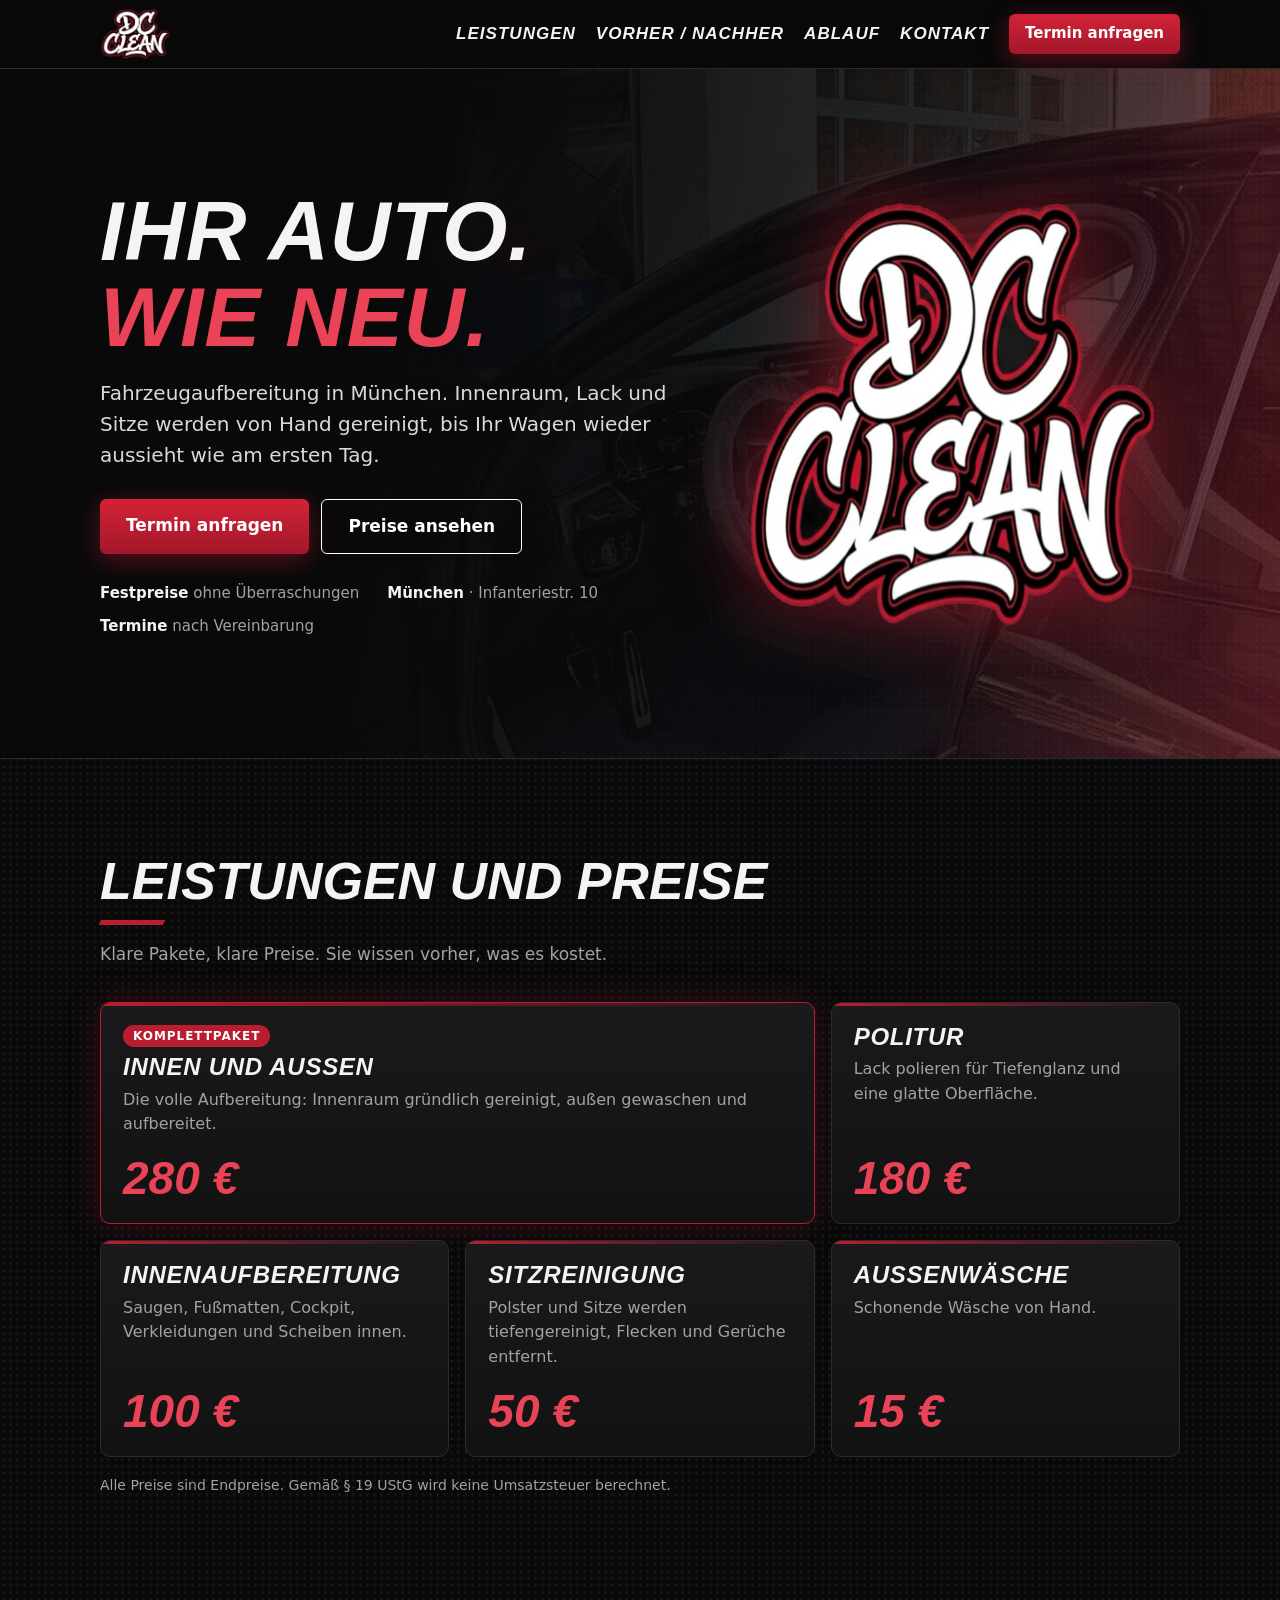
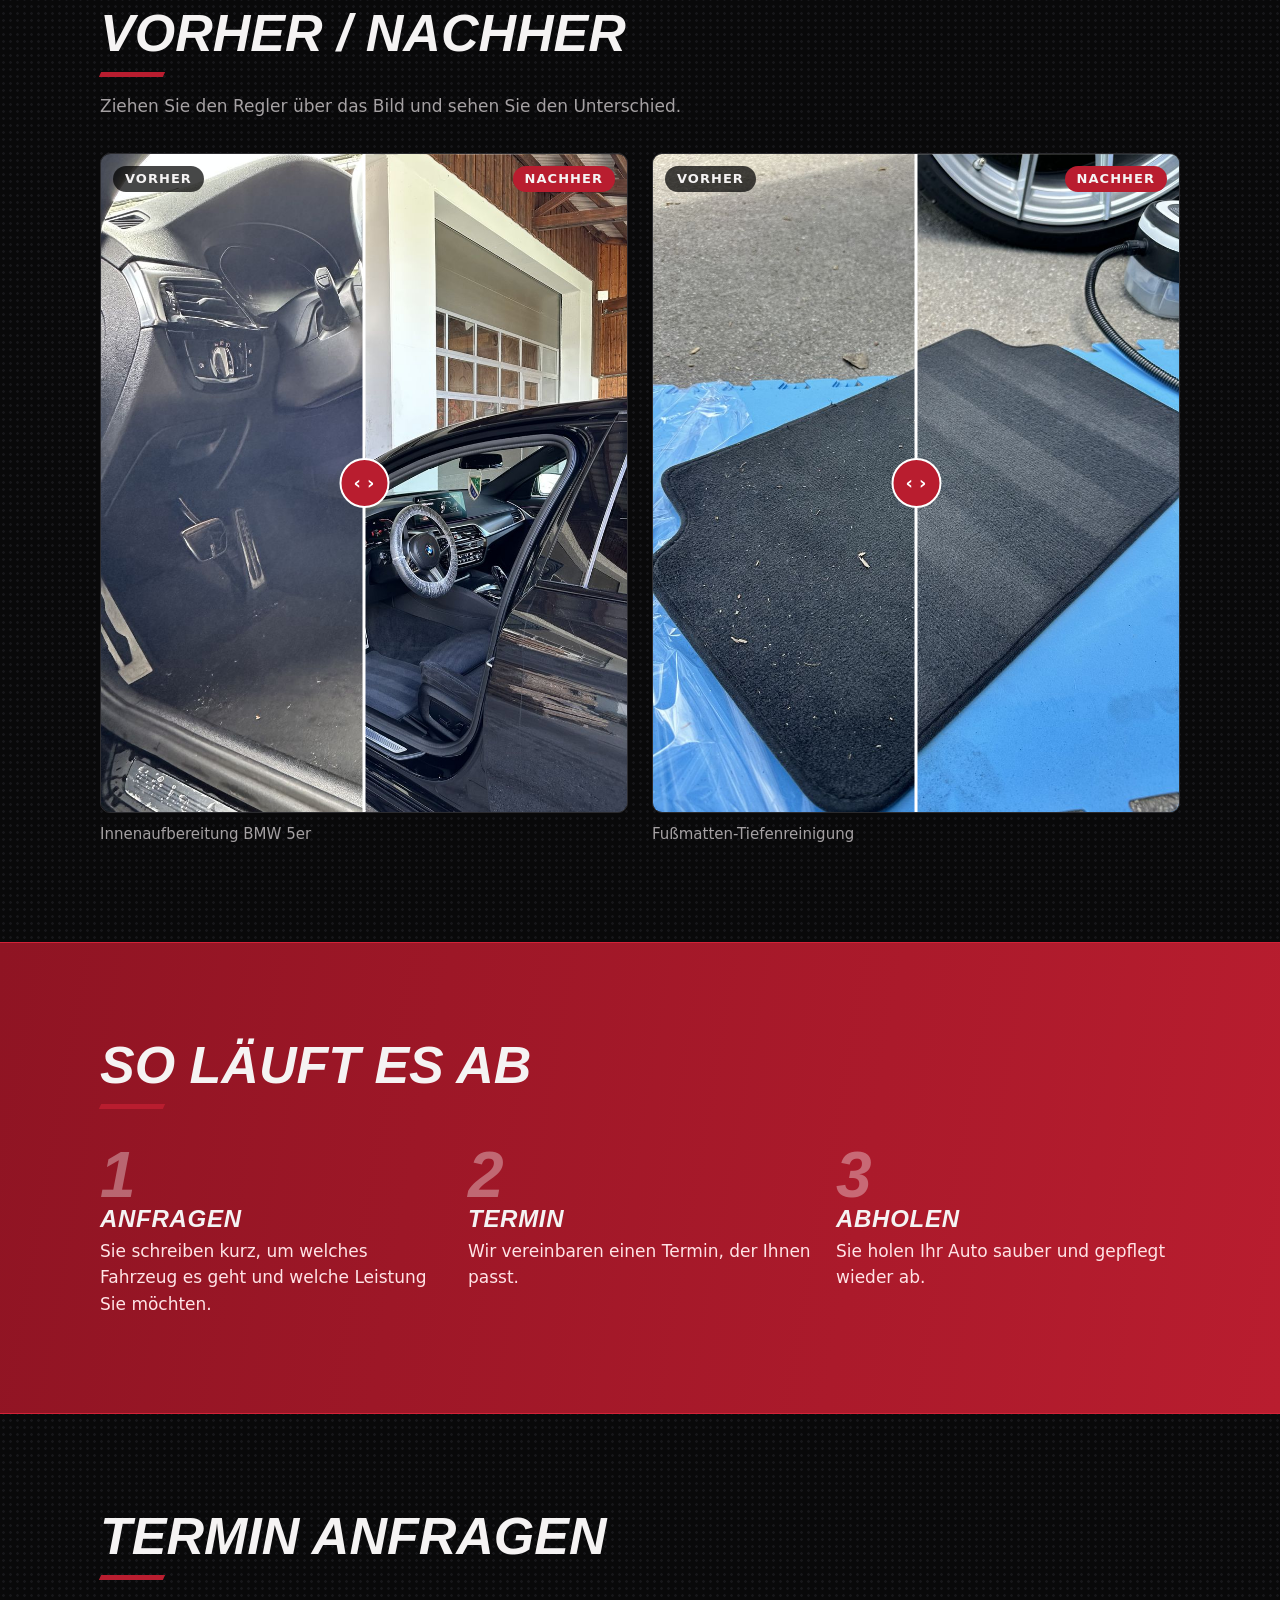
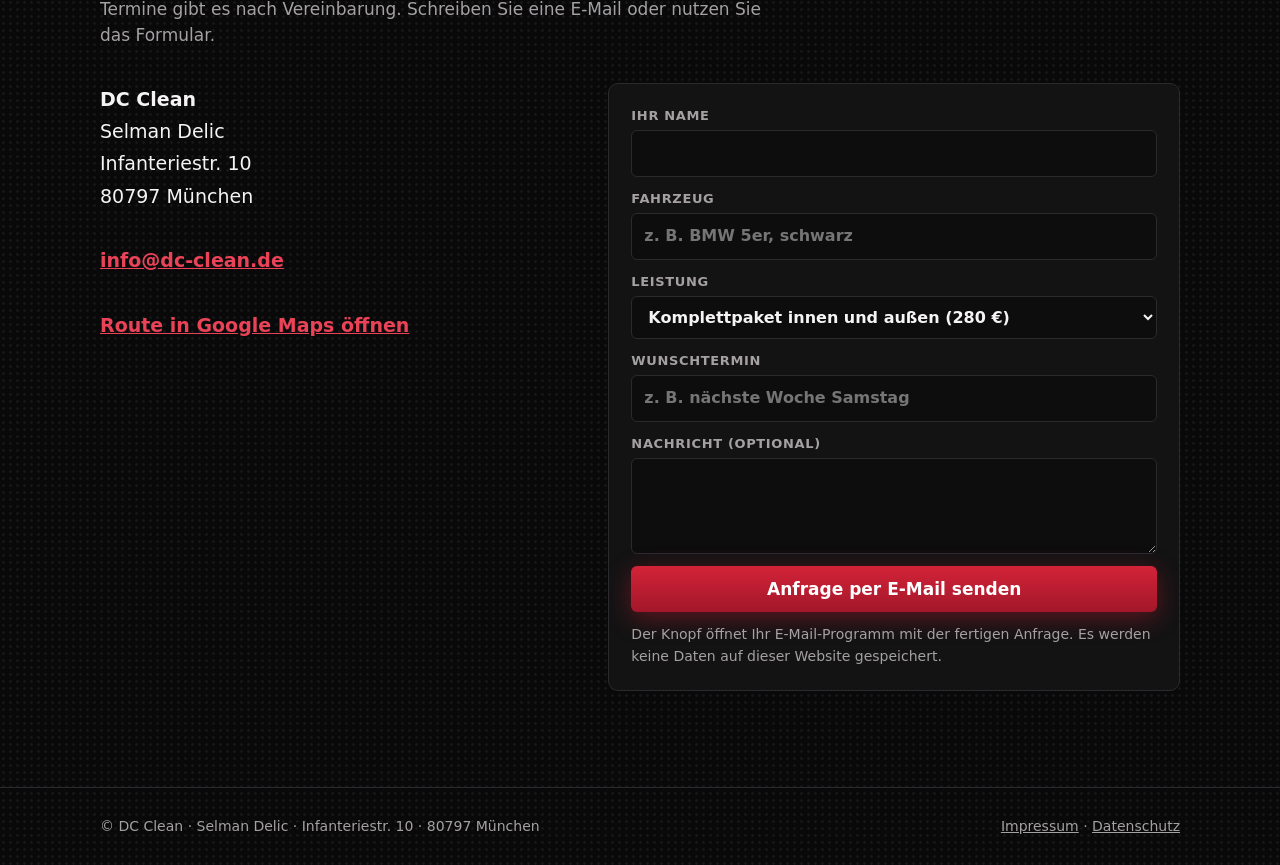
==== index.html @ 5fef2a3c "Add files via upload" ====
<!DOCTYPE html>
<html lang="de">
<head>
<meta charset="utf-8">
<meta name="viewport" content="width=device-width,initial-scale=1">
<title>DC Clean | Fahrzeugaufbereitung in München</title>
<meta name="description" content="DC Clean in München: Innenreinigung, Politur, Komplettaufbereitung innen und außen. Faire Festpreise, Termine nach Vereinbarung.">
<link rel="canonical" href="https://dc-clean.de/">
<link rel="icon" type="image/png" href="img/icon.png">
<link rel="apple-touch-icon" href="img/icon.png">
<meta property="og:title" content="DC Clean | Fahrzeugaufbereitung in München">
<meta property="og:description" content="Innenreinigung, Politur und Komplettaufbereitung zu fairen Festpreisen.">
<meta property="og:image" content="https://dc-clean.de/img/innen-nachher.jpg">
<meta property="og:url" content="https://dc-clean.de/">
<meta property="og:type" content="website">
<meta name="theme-color" content="#09090a">
<link rel="stylesheet" href="style.css">
<script type="application/ld+json">
{"@context":"https://schema.org","@type":"LocalBusiness","name":"DC Clean","description":"Fahrzeugaufbereitung in München","url":"https://dc-clean.de/","email":"info@dc-clean.de","image":"https://dc-clean.de/img/innen-nachher.jpg","priceRange":"15–280 €",
"address":{"@type":"PostalAddress","streetAddress":"Infanteriestr. 10","postalCode":"80797","addressLocality":"München","addressCountry":"DE"}}
</script>
</head>
<body>
<header class="nav"><div class="wrap">
  <a href="#top" aria-label="DC Clean Startseite"><img src="img/logo.png" alt="DC Clean" width="613" height="446"></a>
  <nav><a href="#leistungen">Leistungen</a><a href="#ergebnisse">Vorher / Nachher</a><a href="#ablauf">Ablauf</a><a href="#kontakt">Kontakt</a><a class="btn" href="#kontakt">Termin anfragen</a></nav>
</div></header>

<main id="top">
<div class="hero"><div class="wrap">
  <div>
    <h1>Ihr Auto.<br><em>Wie neu.</em></h1>
    <p>Fahrzeugaufbereitung in München. Innenraum, Lack und Sitze werden von Hand gereinigt, bis Ihr Wagen wieder aussieht wie am ersten Tag.</p>
    <div class="cta"><a class="btn" href="#kontakt">Termin anfragen</a><a class="btn ghost" href="#leistungen">Preise ansehen</a></div>
    <div class="facts"><span><b>Festpreise</b> ohne Überraschungen</span><span><b>München</b> · Infanteriestr. 10</span><span><b>Termine</b> nach Vereinbarung</span></div>
  </div>
  <img class="logo" src="img/logo.png" alt="" width="613" height="446">
</div></div>

<section id="leistungen"><div class="wrap">
  <h2>Leistungen und Preise</h2>
  <p class="lead">Klare Pakete, klare Preise. Sie wissen vorher, was es kostet.</p>
  <div class="prices">
    <div class="card top"><span class="tag">Komplettpaket</span><h3>Innen und Außen</h3><p>Die volle Aufbereitung: Innenraum gründlich gereinigt, außen gewaschen und aufbereitet.</p><div class="price">280 €</div></div>
    <div class="card"><h3>Politur</h3><p>Lack polieren für Tiefenglanz und eine glatte Oberfläche.</p><div class="price">180 €</div></div>
    <div class="card"><h3>Innenaufbereitung</h3><p>Saugen, Fußmatten, Cockpit, Verkleidungen und Scheiben innen.</p><div class="price">100 €</div></div>
    <div class="card"><h3>Sitzreinigung</h3><p>Polster und Sitze werden tiefengereinigt, Flecken und Gerüche entfernt.</p><div class="price">50 €</div></div>
    <div class="card"><h3>Außenwäsche</h3><p>Schonende Wäsche von Hand.</p><div class="price">15 €</div></div>
  </div>
  <p class="small" style="margin-top:18px">Alle Preise sind Endpreise. Gemäß § 19 UStG wird keine Umsatzsteuer berechnet.</p>
</div></section>

<section id="ergebnisse" style="padding-top:0"><div class="wrap">
  <h2>Vorher / Nachher</h2>
  <p class="lead">Ziehen Sie den Regler über das Bild und sehen Sie den Unterschied.</p>
  <div class="ba">
    <figure><div class="cmp"><img src="img/innen-vorher.jpg" alt="Fahrerfußraum vor der Reinigung mit Schmutz auf dem Teppich" loading="lazy" width="1000" height="1250"><img class="after" src="img/innen-nachher.jpg" alt="Innenraum nach der Aufbereitung, sauber und gepflegt" loading="lazy" width="1000" height="1250"><div class="bar"></div><span class="l">Vorher</span><span class="r">Nachher</span><input type="range" min="0" max="100" value="50" aria-label="Vergleich Innenraum vorher und nachher"></div><figcaption>Innenaufbereitung BMW 5er</figcaption></figure>
    <figure><div class="cmp"><img src="img/matte-vorher.jpg" alt="Fußmatte vor der Reinigung mit Schmutz und Krümeln" loading="lazy" width="1000" height="1250"><img class="after" src="img/matte-nachher.jpg" alt="Fußmatte nach der Reinigung mit sauberen Bahnen" loading="lazy" width="1000" height="1250"><div class="bar"></div><span class="l">Vorher</span><span class="r">Nachher</span><input type="range" min="0" max="100" value="50" aria-label="Vergleich Fußmatte vorher und nachher"></div><figcaption>Fußmatten-Tiefenreinigung</figcaption></figure>
  </div>
</div></section>

<section id="ablauf" class="band"><div class="wrap">
  <h2 style="margin-bottom:34px">So läuft es ab</h2>
  <div class="steps">
    <div><h3>Anfragen</h3><p>Sie schreiben kurz, um welches Fahrzeug es geht und welche Leistung Sie möchten.</p></div>
    <div><h3>Termin</h3><p>Wir vereinbaren einen Termin, der Ihnen passt.</p></div>
    <div><h3>Abholen</h3><p>Sie holen Ihr Auto sauber und gepflegt wieder ab.</p></div>
  </div>
</div></section>

<section id="kontakt"><div class="wrap">
  <h2>Termin anfragen</h2>
  <p class="lead">Termine gibt es nach Vereinbarung. Schreiben Sie eine E-Mail oder nutzen Sie das Formular.</p>
  <div class="contact">
    <address>
      <b>DC Clean</b><br>Selman Delic<br>Infanteriestr. 10<br>80797 München<br><br>
      <a href="mailto:info@dc-clean.de">info@dc-clean.de</a><br><br>
      <a href="https://www.google.com/maps/search/?api=1&query=Infanteriestr.+10+80797+M%C3%BCnchen" target="_blank" rel="noopener">Route in Google Maps öffnen</a>
    </address>
    <form id="anfrage">
      <label for="a-name">Ihr Name<input id="a-name" required autocomplete="name"></label>
      <label for="a-auto">Fahrzeug<input id="a-auto" placeholder="z. B. BMW 5er, schwarz"></label>
      <label for="a-svc">Leistung<select id="a-svc"><option>Komplettpaket innen und außen (280 €)</option><option>Politur (180 €)</option><option>Innenaufbereitung (100 €)</option><option>Sitzreinigung (50 €)</option><option>Außenwäsche (15 €)</option><option>Ich bin mir noch nicht sicher</option></select></label>
      <label for="a-termin">Wunschtermin<input id="a-termin" placeholder="z. B. nächste Woche Samstag"></label>
      <label for="a-msg">Nachricht (optional)<textarea id="a-msg" rows="3"></textarea></label>
      <button class="btn" type="submit">Anfrage per E-Mail senden</button>
      <p class="small" style="margin:0">Der Knopf öffnet Ihr E-Mail-Programm mit der fertigen Anfrage. Es werden keine Daten auf dieser Website gespeichert.</p>
    </form>
  </div>
</div></section>
</main>

<footer><div class="wrap"><span>© DC Clean · Selman Delic · Infanteriestr. 10 · 80797 München</span><span><a href="impressum.html">Impressum</a> · <a href="datenschutz.html">Datenschutz</a></span></div></footer>

<script>
document.querySelectorAll('.cmp').forEach(function(c){var i=c.querySelector('input');i.addEventListener('input',function(){c.style.setProperty('--p',i.value+'%')})});
document.getElementById('anfrage').addEventListener('submit',function(e){e.preventDefault();
  var v=function(id){return document.getElementById(id).value.trim()};
  var body='Hallo DC Clean,\n\nich möchte einen Termin anfragen.\n\nName: '+v('a-name')+'\nFahrzeug: '+v('a-auto')+'\nLeistung: '+v('a-svc')+'\nWunschtermin: '+v('a-termin')+(v('a-msg')?'\n\nNachricht: '+v('a-msg'):'')+'\n\nViele Grüße\n'+v('a-name');
  location.href='mailto:info@dc-clean.de?subject='+encodeURIComponent('Terminanfrage: '+v('a-svc'))+'&body='+encodeURIComponent(body)});
</script>
</body>
</html>
---- style.css ----
:root{--bg:#09090a;--panel:#131314;--line:#2b2b2f;--fg:#f5f3f3;--muted:#a5a1a3;--accent:#b91d2f;--accent-hi:#ea4257;
  --display:"Arial Narrow","Roboto Condensed","Helvetica Neue",Arial,sans-serif;--body:"Segoe UI",system-ui,-apple-system,"Helvetica Neue",Arial,sans-serif}
*{box-sizing:border-box}
html{scroll-behavior:smooth;color-scheme:dark}
body{margin:0;background:var(--bg);background-image:radial-gradient(#17171a 1px,transparent 1.6px);background-size:7px 7px;color:var(--fg);font-family:var(--body);font-size:17px;line-height:1.55}
img{max-width:100%;display:block}
a{color:var(--accent-hi)}
.wrap{max-width:1120px;margin:0 auto;padding-inline:20px}
header.nav{position:sticky;top:0;z-index:10;background:rgba(9,9,10,.92);backdrop-filter:blur(8px);border-bottom:1px solid var(--line)}
header.nav .wrap{display:flex;align-items:center;gap:18px;padding-block:8px;flex-wrap:wrap}
header.nav img{height:52px;width:auto}
header.nav nav{margin-left:auto;display:flex;gap:4px 20px;flex-wrap:wrap;align-items:center}
header.nav nav a{color:var(--fg);text-decoration:none;font-family:var(--display);font-weight:700;font-style:italic;text-transform:uppercase;letter-spacing:.06em;font-size:17px}
header.nav nav a:hover{color:var(--accent-hi)}
.btn{display:inline-block;background:linear-gradient(180deg,#d32338,#a3172a);color:#fff!important;text-decoration:none;font-weight:700;padding:13px 26px;border-radius:6px;box-shadow:0 6px 24px rgba(185,29,47,.45);border:0;font-size:17px;cursor:pointer;font-family:var(--body)}
.btn:hover{filter:brightness(1.12)}
.btn.ghost{background:transparent;border:1px solid #fff;box-shadow:none}
header.nav .btn{padding:8px 16px;font-size:15px;font-family:var(--body);font-style:normal;text-transform:none;letter-spacing:0}
h1,h2,h3{font-family:var(--display);font-style:italic;font-weight:800;text-transform:uppercase;line-height:1.02;margin:0;text-wrap:balance}
h1{font-size:clamp(40px,7.5vw,84px);letter-spacing:.01em}
h1 em{color:var(--accent-hi);font-style:inherit}
h2{font-size:clamp(32px,5vw,52px)}
h2::after{content:"";display:block;width:64px;height:5px;background:var(--accent);transform:skewX(-24deg);margin-top:12px}
h3{font-size:24px;letter-spacing:.03em}
.hero{position:relative;overflow:hidden;border-bottom:1px solid var(--line)}
.hero::before{content:"";position:absolute;inset:0;background:url(img/innen-nachher.jpg) center 60%/cover;opacity:.32}
.hero::after{content:"";position:absolute;inset:0;background:linear-gradient(100deg,#09090a 30%,rgba(9,9,10,.55) 70%,rgba(185,29,47,.35))}
.hero .wrap{position:relative;z-index:1;padding-block:clamp(56px,10vw,120px);display:grid;grid-template-columns:minmax(0,1.3fr) minmax(0,1fr);gap:32px;align-items:center}
.hero .logo{filter:drop-shadow(0 0 40px rgba(185,29,47,.6));justify-self:center;width:min(100%,420px)}
.hero p{font-size:20px;color:#ddd9da;max-width:34em;margin:18px 0 28px}
.cta{display:flex;gap:12px;flex-wrap:wrap}
.facts{display:flex;gap:10px 28px;flex-wrap:wrap;margin-top:28px;font-size:15px;color:var(--muted)}
.facts b{color:var(--fg)}
section{padding-block:clamp(52px,8vw,96px)}
.lead{color:var(--muted);max-width:40em;margin:16px 0 34px}
.prices{display:grid;grid-template-columns:repeat(3,minmax(0,1fr));gap:16px}
.card.top{grid-column:span 2}
.card h3{overflow-wrap:anywhere;hyphens:auto}
@media (max-width:820px){.prices{grid-template-columns:minmax(0,1fr)}.card.top{grid-column:auto}}
.card{background:linear-gradient(180deg,#1a1a1c,#121213);border:1px solid var(--line);border-radius:10px;padding:22px;position:relative;overflow:hidden;display:flex;flex-direction:column;gap:8px}
.card::before{content:"";position:absolute;inset:0 0 auto 0;height:3px;background:linear-gradient(90deg,var(--accent),transparent)}
.card.top{border-color:var(--accent);box-shadow:0 0 34px rgba(185,29,47,.25)}
.card .tag{align-self:flex-start;background:var(--accent);color:#fff;font-size:12px;font-weight:700;text-transform:uppercase;letter-spacing:.08em;padding:2px 10px;border-radius:999px}
.card .price{font-family:var(--display);font-style:italic;font-weight:800;font-size:46px;line-height:1;color:var(--accent-hi);margin-top:auto;padding-top:10px}
.card p{margin:0;color:var(--muted);font-size:16px}
.small{font-size:14px;color:var(--muted)}
.ba{display:grid;grid-template-columns:repeat(auto-fit,minmax(280px,1fr));gap:24px}
.cmp{position:relative;aspect-ratio:4/5;border-radius:10px;overflow:hidden;border:1px solid var(--line);--p:50%;user-select:none}
.cmp img{position:absolute;inset:0;width:100%;height:100%;object-fit:cover}
.cmp .after{clip-path:inset(0 0 0 var(--p))}
.cmp .bar{position:absolute;top:0;bottom:0;left:var(--p);width:3px;background:#fff;transform:translateX(-50%);pointer-events:none}
.cmp .bar::after{content:"‹ ›";position:absolute;top:50%;left:50%;transform:translate(-50%,-50%);background:var(--accent);color:#fff;font-weight:700;border-radius:999px;width:46px;height:46px;display:grid;place-items:center;border:2px solid #fff;font-size:18px}
.cmp span{position:absolute;top:12px;background:rgba(0,0,0,.72);padding:3px 12px;border-radius:999px;font-size:13px;font-weight:700;text-transform:uppercase;letter-spacing:.08em}
.cmp .l{left:12px}.cmp .r{right:12px;background:var(--accent)}
.cmp input{position:absolute;inset:0;width:100%;height:100%;opacity:0;cursor:ew-resize;margin:0}
.cmp:focus-within{outline:2px solid var(--accent-hi);outline-offset:3px}
figure{margin:0}figcaption{margin-top:10px;color:var(--muted);font-size:15px}
.band{background:linear-gradient(100deg,#8f1423,#b91d2f);border-block:1px solid #d32338}
.steps{display:grid;grid-template-columns:repeat(auto-fit,minmax(220px,1fr));gap:24px;counter-reset:s}
.steps div{counter-increment:s}
.steps div::before{content:counter(s);font-family:var(--display);font-style:italic;font-weight:800;font-size:64px;line-height:1;color:rgba(255,255,255,.35)}
.steps p{margin:6px 0 0;color:#ffe3e6}
.contact{display:grid;grid-template-columns:minmax(0,1fr) minmax(0,1.2fr);gap:32px}
form{display:grid;gap:12px;background:var(--panel);border:1px solid var(--line);border-radius:10px;padding:22px}
label{display:grid;gap:4px;font-size:13px;font-weight:600;color:var(--muted);text-transform:uppercase;letter-spacing:.05em}
input,select,textarea{font:inherit;font-size:16px;color:var(--fg);background:#0d0d0e;border:1px solid var(--line);border-radius:6px;padding:10px 12px;width:100%}
input:focus,select:focus,textarea:focus{border-color:var(--accent-hi);outline:0;box-shadow:0 0 0 3px rgba(185,29,47,.3)}
a:focus-visible,.btn:focus-visible{outline:2px solid #fff;outline-offset:3px}
address{font-style:normal;font-size:19px;line-height:1.7}
address a{font-weight:700}
footer{border-top:1px solid var(--line);padding-block:28px;color:var(--muted);font-size:14px}
footer .wrap{display:flex;gap:10px 24px;flex-wrap:wrap;justify-content:space-between}
footer a{color:var(--muted)}
.legal{max-width:760px}
.legal h1{font-size:clamp(34px,6vw,56px);margin-bottom:24px}
.legal h2{font-size:26px;margin-top:36px}
.legal h2::after{display:none}
.todo{background:#3a2a00;color:#ffd77a;padding:1px 6px;border-radius:4px}
@media (max-width:820px){.hero .wrap,.contact{grid-template-columns:minmax(0,1fr)}.hero .logo{order:-1;width:240px;justify-self:start}header.nav nav a:not(.btn){display:none}}
@media (prefers-reduced-motion:reduce){html{scroll-behavior:auto}}
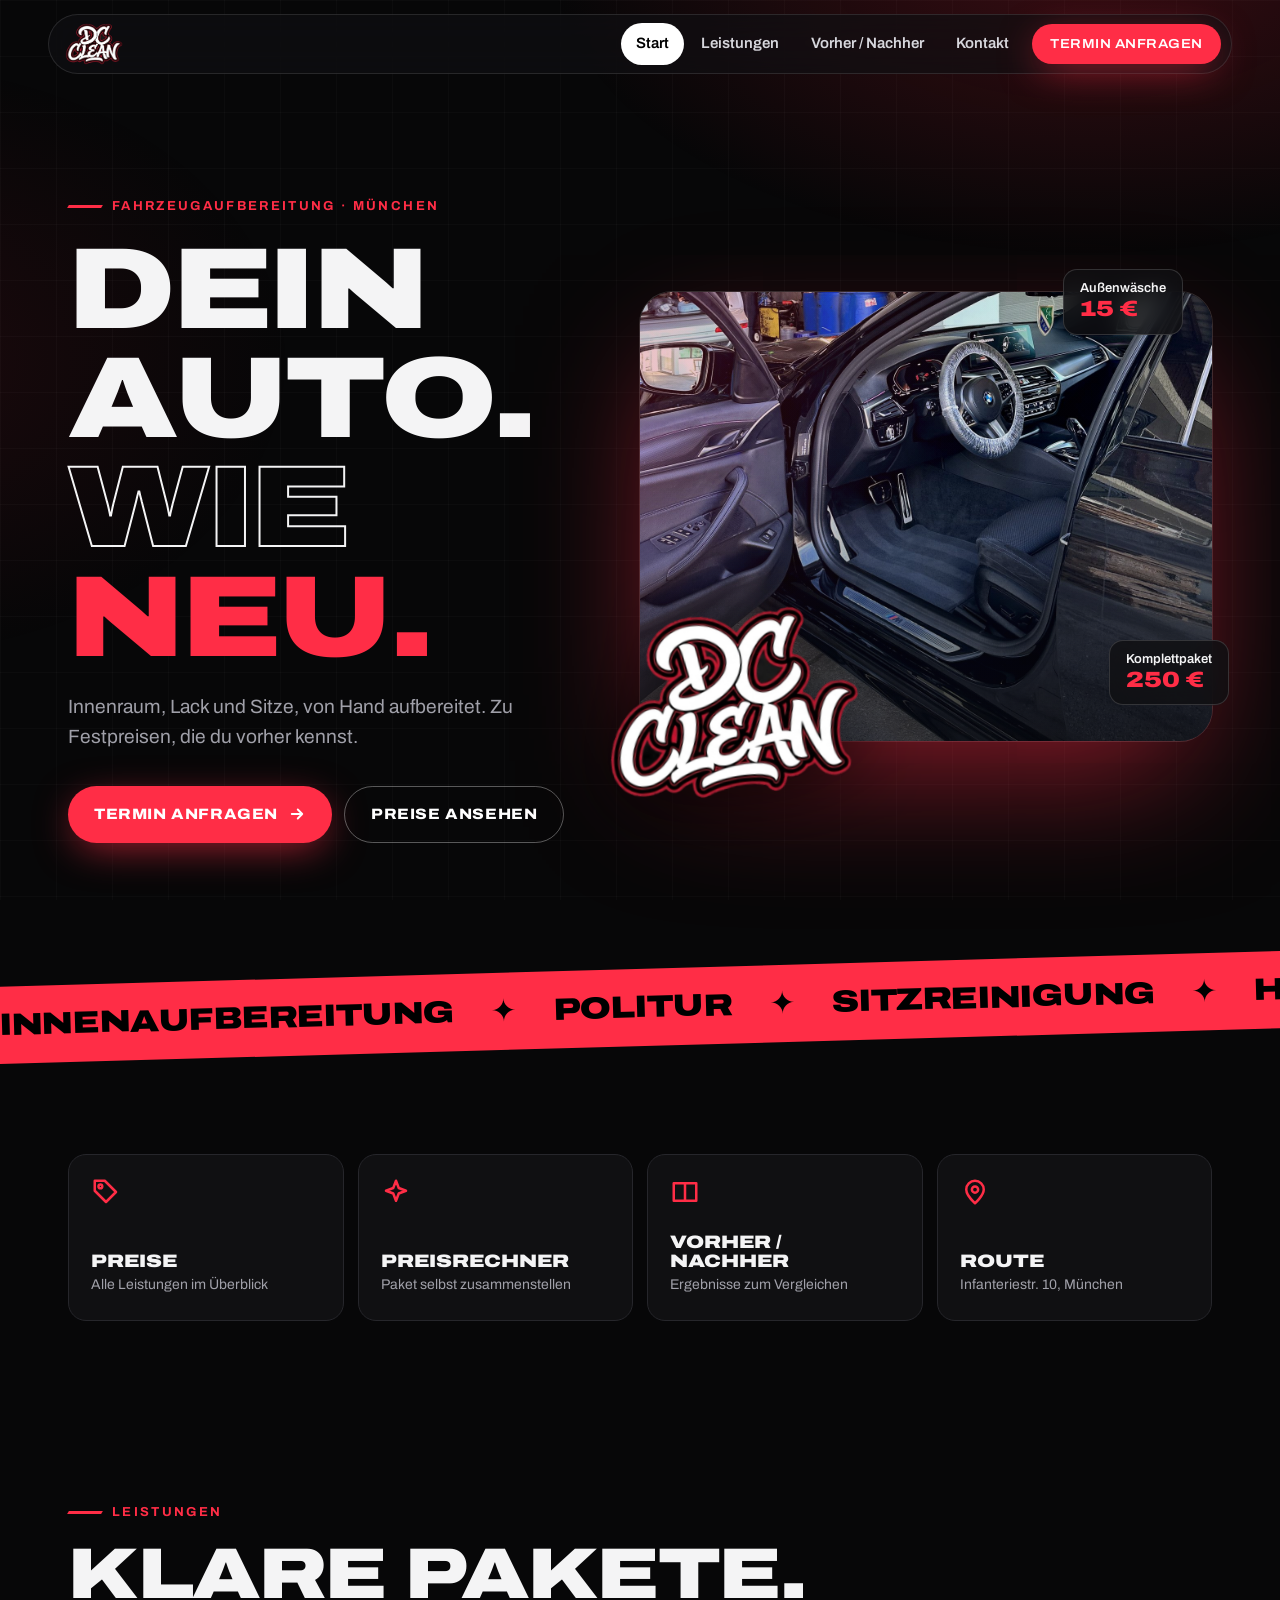
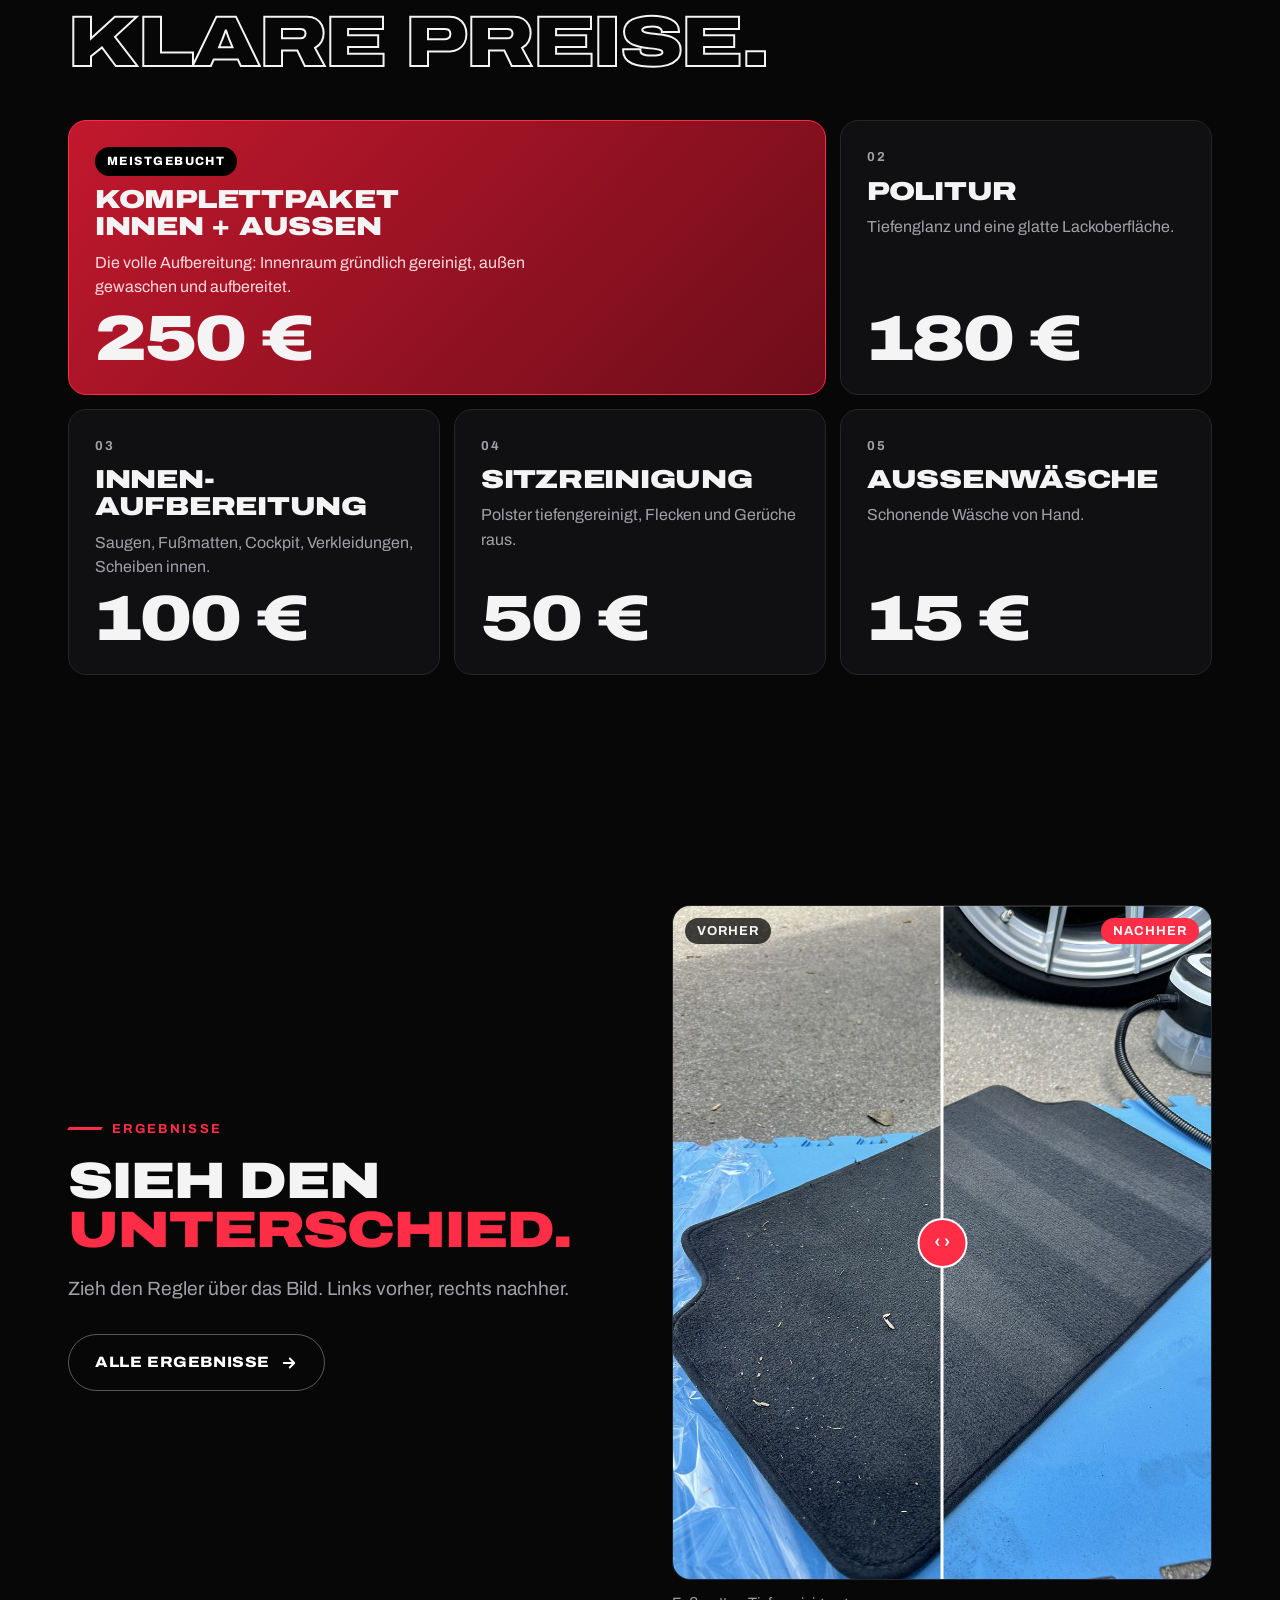
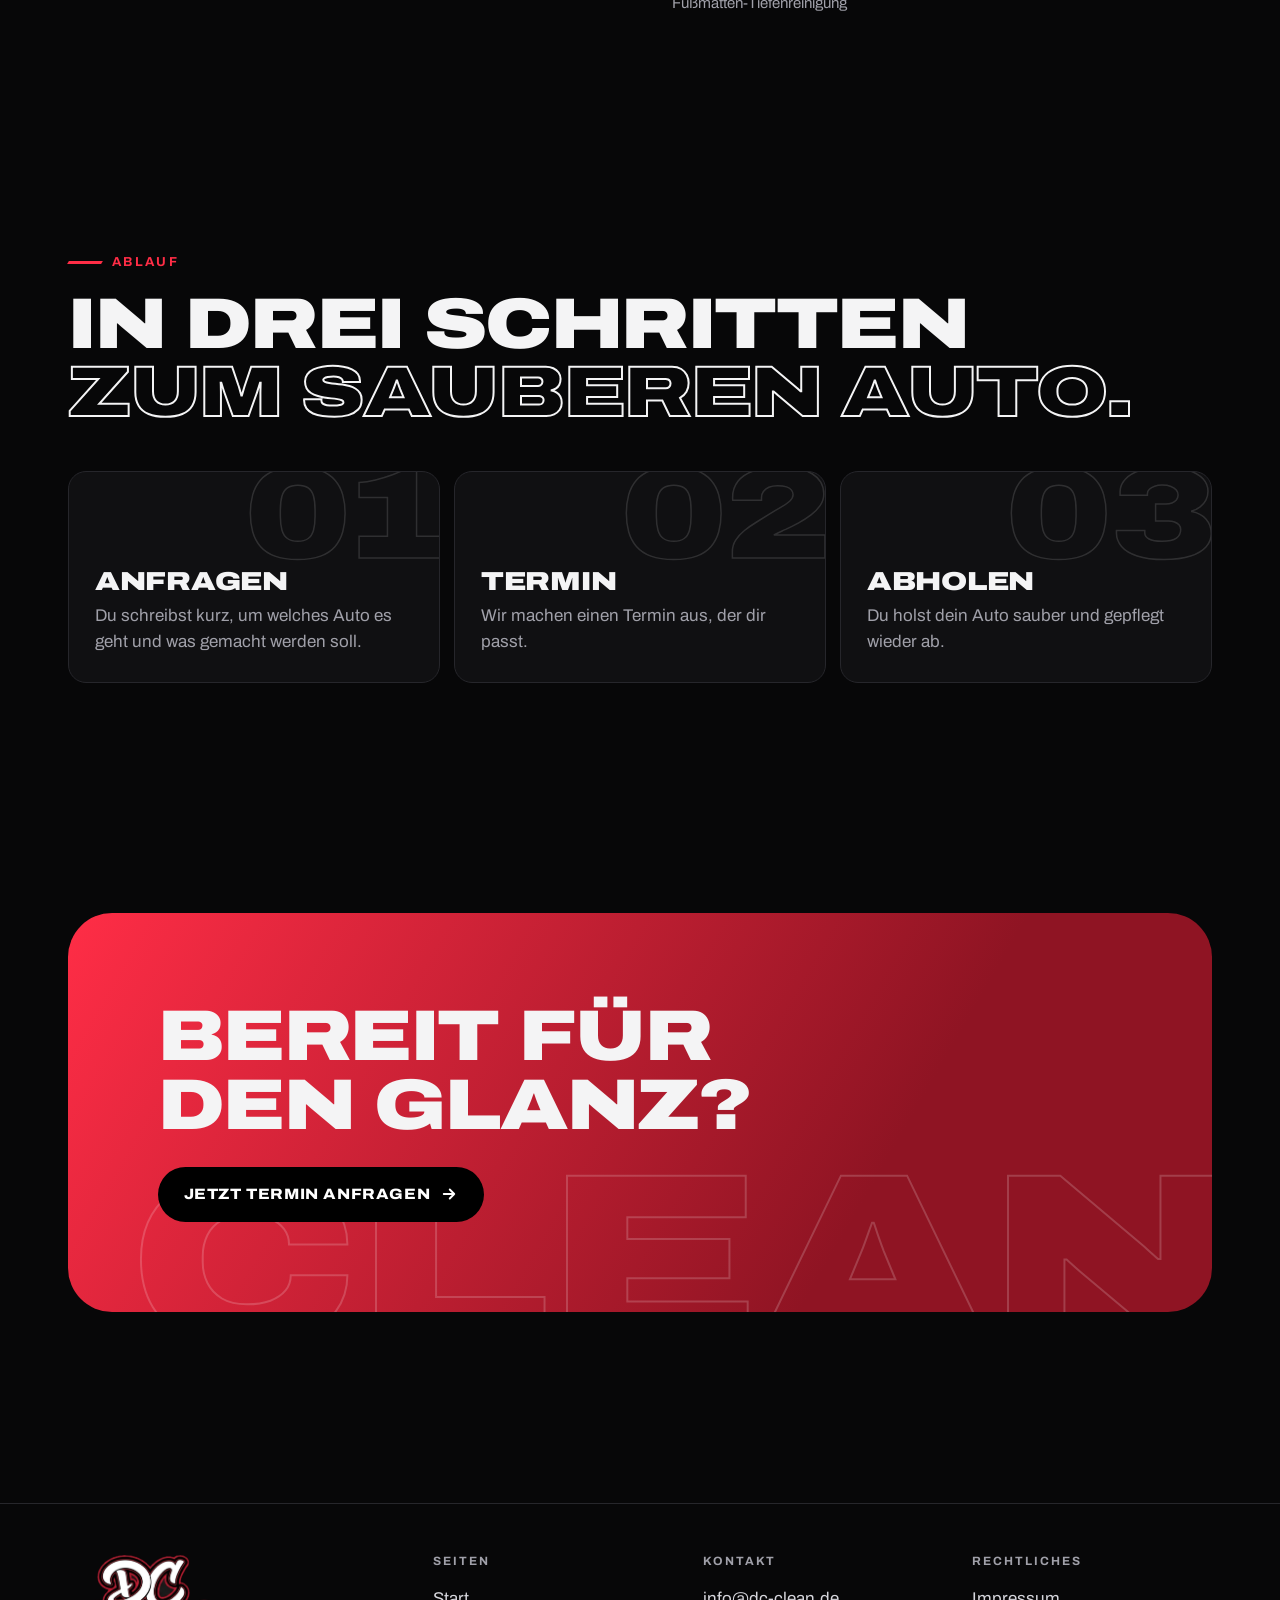
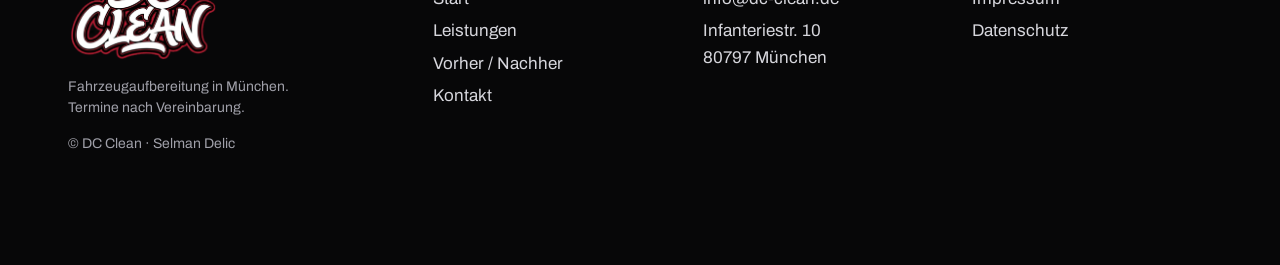
==== commit 81a13776: "Add files via upload" ====
--- a/index.html
+++ b/index.html
@@ -2,102 +2,101 @@
 <html lang="de">
 <head>
 <meta charset="utf-8">
-<meta name="viewport" content="width=device-width,initial-scale=1">
+<meta name="viewport" content="width=device-width,initial-scale=1,viewport-fit=cover">
 <title>DC Clean | Fahrzeugaufbereitung in München</title>
-<meta name="description" content="DC Clean in München: Innenreinigung, Politur, Komplettaufbereitung innen und außen. Faire Festpreise, Termine nach Vereinbarung.">
+<meta name="description" content="DC Clean in München: Innenaufbereitung, Politur, Sitzreinigung und Komplettpaket zu Festpreisen. Termine nach Vereinbarung.">
+
 <link rel="canonical" href="https://dc-clean.de/">
 <link rel="icon" type="image/png" href="img/icon.png">
 <link rel="apple-touch-icon" href="img/icon.png">
 <meta property="og:title" content="DC Clean | Fahrzeugaufbereitung in München">
-<meta property="og:description" content="Innenreinigung, Politur und Komplettaufbereitung zu fairen Festpreisen.">
+<meta property="og:description" content="DC Clean in München: Innenaufbereitung, Politur, Sitzreinigung und Komplettpaket zu Festpreisen. Termine nach Vereinbarung.">
 <meta property="og:image" content="https://dc-clean.de/img/innen-nachher.jpg">
 <meta property="og:url" content="https://dc-clean.de/">
 <meta property="og:type" content="website">
-<meta name="theme-color" content="#09090a">
+<meta name="theme-color" content="#070708">
+<link rel="preload" href="fonts/archivo.woff" as="font" type="font/woff" crossorigin>
 <link rel="stylesheet" href="style.css">
 <script type="application/ld+json">
-{"@context":"https://schema.org","@type":"LocalBusiness","name":"DC Clean","description":"Fahrzeugaufbereitung in München","url":"https://dc-clean.de/","email":"info@dc-clean.de","image":"https://dc-clean.de/img/innen-nachher.jpg","priceRange":"15–280 €",
+{"@context":"https://schema.org","@type":"LocalBusiness","name":"DC Clean","description":"Fahrzeugaufbereitung in München","url":"https://dc-clean.de/","email":"info@dc-clean.de","image":"https://dc-clean.de/img/innen-nachher.jpg","priceRange":"15–250 €",
 "address":{"@type":"PostalAddress","streetAddress":"Infanteriestr. 10","postalCode":"80797","addressLocality":"München","addressCountry":"DE"}}
 </script>
 </head>
 <body>
-<header class="nav"><div class="wrap">
-  <a href="#top" aria-label="DC Clean Startseite"><img src="img/logo.png" alt="DC Clean" width="613" height="446"></a>
-  <nav><a href="#leistungen">Leistungen</a><a href="#ergebnisse">Vorher / Nachher</a><a href="#ablauf">Ablauf</a><a href="#kontakt">Kontakt</a><a class="btn" href="#kontakt">Termin anfragen</a></nav>
+<header class="nav"><div class="bar">
+  <a class="brand" href="index.html" aria-label="DC Clean Startseite"><img src="img/logo.png" alt="DC Clean" width="613" height="446"></a>
+  <button class="burger" aria-label="Menü" aria-expanded="false"><i></i><i></i></button>
+  <nav><a href="index.html" aria-current="page">Start</a><a href="leistungen.html">Leistungen</a><a href="galerie.html">Vorher / Nachher</a><a href="kontakt.html">Kontakt</a><a class="btn" href="kontakt.html">Termin anfragen</a></nav>
 </div></header>
+<main>
 
-<main id="top">
-<div class="hero"><div class="wrap">
+<div class="hero"><div class="wrap grid">
   <div>
-    <h1>Ihr Auto.<br><em>Wie neu.</em></h1>
-    <p>Fahrzeugaufbereitung in München. Innenraum, Lack und Sitze werden von Hand gereinigt, bis Ihr Wagen wieder aussieht wie am ersten Tag.</p>
-    <div class="cta"><a class="btn" href="#kontakt">Termin anfragen</a><a class="btn ghost" href="#leistungen">Preise ansehen</a></div>
-    <div class="facts"><span><b>Festpreise</b> ohne Überraschungen</span><span><b>München</b> · Infanteriestr. 10</span><span><b>Termine</b> nach Vereinbarung</span></div>
+    <span class="eyebrow">Fahrzeugaufbereitung · München</span>
+    <h1><span>Dein Auto.</span><span class="out">Wie</span><span class="red">neu.</span></h1>
+    <p class="lead">Innenraum, Lack und Sitze, von Hand aufbereitet. Zu Festpreisen, die du vorher kennst.</p>
+    <div class="cta"><a class="btn" href="kontakt.html">Termin anfragen <svg viewBox="0 0 24 24" fill="none" stroke="currentColor" stroke-width="2.5" stroke-linecap="round" stroke-linejoin="round" aria-hidden="true"><path d="M5 12h14M13 6l6 6-6 6"/></svg></a><a class="btn ghost" href="leistungen.html">Preise ansehen</a></div>
   </div>
-  <img class="logo" src="img/logo.png" alt="" width="613" height="446">
+  <div class="visual">
+    <div class="photo"><img src="img/hero.jpg" alt="Frisch aufbereiteter BMW mit geöffneter Fahrertür und sauberem Innenraum" width="1400" height="1100" fetchpriority="high"></div>
+    <img class="logo" src="img/logo.png" alt="" width="613" height="446">
+    <div class="chip a">Außenwäsche<b>15 €</b></div>
+    <div class="chip b">Komplettpaket<b>250 €</b></div>
+  </div>
 </div></div>
 
-<section id="leistungen"><div class="wrap">
-  <h2>Leistungen und Preise</h2>
-  <p class="lead">Klare Pakete, klare Preise. Sie wissen vorher, was es kostet.</p>
-  <div class="prices">
-    <div class="card top"><span class="tag">Komplettpaket</span><h3>Innen und Außen</h3><p>Die volle Aufbereitung: Innenraum gründlich gereinigt, außen gewaschen und aufbereitet.</p><div class="price">280 €</div></div>
-    <div class="card"><h3>Politur</h3><p>Lack polieren für Tiefenglanz und eine glatte Oberfläche.</p><div class="price">180 €</div></div>
-    <div class="card"><h3>Innenaufbereitung</h3><p>Saugen, Fußmatten, Cockpit, Verkleidungen und Scheiben innen.</p><div class="price">100 €</div></div>
-    <div class="card"><h3>Sitzreinigung</h3><p>Polster und Sitze werden tiefengereinigt, Flecken und Gerüche entfernt.</p><div class="price">50 €</div></div>
-    <div class="card"><h3>Außenwäsche</h3><p>Schonende Wäsche von Hand.</p><div class="price">15 €</div></div>
-  </div>
-  <p class="small" style="margin-top:18px">Alle Preise sind Endpreise. Gemäß § 19 UStG wird keine Umsatzsteuer berechnet.</p>
-</div></section>
+<div class="ticker" aria-hidden="true"><div><span>Innenaufbereitung</span><span>Politur</span><span>Sitzreinigung</span><span>Handwäsche</span><span>Komplettpaket</span><span>München</span><span>Innenaufbereitung</span><span>Politur</span><span>Sitzreinigung</span><span>Handwäsche</span><span>Komplettpaket</span><span>München</span><span>Innenaufbereitung</span><span>Politur</span><span>Sitzreinigung</span><span>Handwäsche</span><span>Komplettpaket</span><span>München</span><span>Innenaufbereitung</span><span>Politur</span><span>Sitzreinigung</span><span>Handwäsche</span><span>Komplettpaket</span><span>München</span></div></div>
 
-<section id="ergebnisse" style="padding-top:0"><div class="wrap">
-  <h2>Vorher / Nachher</h2>
-  <p class="lead">Ziehen Sie den Regler über das Bild und sehen Sie den Unterschied.</p>
-  <div class="ba">
-    <figure><div class="cmp"><img src="img/innen-vorher.jpg" alt="Fahrerfußraum vor der Reinigung mit Schmutz auf dem Teppich" loading="lazy" width="1000" height="1250"><img class="after" src="img/innen-nachher.jpg" alt="Innenraum nach der Aufbereitung, sauber und gepflegt" loading="lazy" width="1000" height="1250"><div class="bar"></div><span class="l">Vorher</span><span class="r">Nachher</span><input type="range" min="0" max="100" value="50" aria-label="Vergleich Innenraum vorher und nachher"></div><figcaption>Innenaufbereitung BMW 5er</figcaption></figure>
-    <figure><div class="cmp"><img src="img/matte-vorher.jpg" alt="Fußmatte vor der Reinigung mit Schmutz und Krümeln" loading="lazy" width="1000" height="1250"><img class="after" src="img/matte-nachher.jpg" alt="Fußmatte nach der Reinigung mit sauberen Bahnen" loading="lazy" width="1000" height="1250"><div class="bar"></div><span class="l">Vorher</span><span class="r">Nachher</span><input type="range" min="0" max="100" value="50" aria-label="Vergleich Fußmatte vorher und nachher"></div><figcaption>Fußmatten-Tiefenreinigung</figcaption></figure>
+<section style="padding-block:clamp(30px,5vw,60px)"><div class="wrap"><div class="quick">
+  <a class="rv" href="leistungen.html"><svg viewBox="0 0 24 24" fill="none" stroke="currentColor" stroke-width="2" stroke-linecap="round" stroke-linejoin="round" aria-hidden="true"><path d="M20 12l-8 8-9-9V3h8z"/><circle cx="7.5" cy="7.5" r="1.5"/></svg><span><b>Preise</b><small>Alle Leistungen im Überblick</small></span></a>
+  <a class="rv" style="--d:.07s" href="leistungen.html#rechner"><svg viewBox="0 0 24 24" fill="none" stroke="currentColor" stroke-width="2" stroke-linecap="round" stroke-linejoin="round" aria-hidden="true"><path d="M12 3l2.2 5.8L20 11l-5.8 2.2L12 19l-2.2-5.8L4 11l5.8-2.2z"/></svg><span><b>Preisrechner</b><small>Paket selbst zusammenstellen</small></span></a>
+  <a class="rv" style="--d:.14s" href="galerie.html"><svg viewBox="0 0 24 24" fill="none" stroke="currentColor" stroke-width="2" stroke-linecap="round" stroke-linejoin="round" aria-hidden="true"><path d="M3 5h18v14H3zM12 5v14"/></svg><span><b>Vorher / Nachher</b><small>Ergebnisse zum Vergleichen</small></span></a>
+  <a class="rv" style="--d:.21s" href="https://www.google.com/maps/search/?api=1&query=Infanteriestr.+10+80797+M%C3%BCnchen" target="_blank" rel="noopener"><svg viewBox="0 0 24 24" fill="none" stroke="currentColor" stroke-width="2" stroke-linecap="round" stroke-linejoin="round" aria-hidden="true"><path d="M12 21s7-6.2 7-11a7 7 0 0 0-14 0c0 4.8 7 11 7 11z"/><circle cx="12" cy="10" r="2.5"/></svg><span><b>Route</b><small>Infanteriestr. 10, München</small></span></a>
+</div></div></section>
+
+<section><div class="wrap">
+  <span class="eyebrow rv">Leistungen</span>
+  <h2 class="rv">Klare Pakete.<br><span class="out">Klare Preise.</span></h2>
+  <div class="bento">
+    <a class="tile big rv" href="leistungen.html"><span class="badge">Meistgebucht</span><h3>Komplettpaket<br>innen + außen</h3><p>Die volle Aufbereitung: Innenraum gründlich gereinigt, außen gewaschen und aufbereitet.</p><div class="price">250 €</div></a>
+    <a class="tile mid rv" style="--d:.08s" href="leistungen.html"><span class="no">02</span><h3>Politur</h3><p>Tiefenglanz und eine glatte Lackoberfläche.</p><div class="price">180 €</div></a>
+    <a class="tile third rv" href="leistungen.html"><span class="no">03</span><h3>Innen&shy;aufbereitung</h3><p>Saugen, Fußmatten, Cockpit, Verkleidungen, Scheiben innen.</p><div class="price">100 €</div></a>
+    <a class="tile third rv" style="--d:.08s" href="leistungen.html"><span class="no">04</span><h3>Sitzreinigung</h3><p>Polster tiefengereinigt, Flecken und Gerüche raus.</p><div class="price">50 €</div></a>
+    <a class="tile third rv" style="--d:.16s" href="leistungen.html"><span class="no">05</span><h3>Außenwäsche</h3><p>Schonende Wäsche von Hand.</p><div class="price">15 €</div></a>
   </div>
 </div></section>
 
-<section id="ablauf" class="band"><div class="wrap">
-  <h2 style="margin-bottom:34px">So läuft es ab</h2>
+<section><div class="wrap split">
+  <div>
+    <span class="eyebrow rv">Ergebnisse</span>
+    <h2 class="rv">Sieh den<br><span class="red">Unterschied.</span></h2>
+    <p class="lead rv">Zieh den Regler über das Bild. Links vorher, rechts nachher.</p>
+    <p class="rv" style="margin-top:30px"><a class="btn ghost" href="galerie.html">Alle Ergebnisse <svg viewBox="0 0 24 24" fill="none" stroke="currentColor" stroke-width="2.5" stroke-linecap="round" stroke-linejoin="round" aria-hidden="true"><path d="M5 12h14M13 6l6 6-6 6"/></svg></a></p>
+  </div>
+  <figure class="rv"><div class="cmp"><img src="img/matte-vorher.jpg" alt="Fußmatte vor der Reinigung mit Schmutz und Krümeln" loading="lazy" width="1000" height="1250"><img class="after" src="img/matte-nachher.jpg" alt="Fußmatte nach der Reinigung mit sauberen Bahnen" loading="lazy" width="1000" height="1250"><div class="bar"></div><span class="l">Vorher</span><span class="r">Nachher</span><input type="range" min="0" max="100" value="50" aria-label="Vergleich Fußmatte vorher und nachher"></div><figcaption>Fußmatten-Tiefenreinigung</figcaption></figure>
+</div></section>
+
+<section><div class="wrap">
+  <span class="eyebrow rv">Ablauf</span>
+  <h2 class="rv">In drei Schritten<br><span class="out">zum sauberen Auto.</span></h2>
   <div class="steps">
-    <div><h3>Anfragen</h3><p>Sie schreiben kurz, um welches Fahrzeug es geht und welche Leistung Sie möchten.</p></div>
-    <div><h3>Termin</h3><p>Wir vereinbaren einen Termin, der Ihnen passt.</p></div>
-    <div><h3>Abholen</h3><p>Sie holen Ihr Auto sauber und gepflegt wieder ab.</p></div>
+    <div class="rv"><h3>Anfragen</h3><p>Du schreibst kurz, um welches Auto es geht und was gemacht werden soll.</p></div>
+    <div class="rv" style="--d:.08s"><h3>Termin</h3><p>Wir machen einen Termin aus, der dir passt.</p></div>
+    <div class="rv" style="--d:.16s"><h3>Abholen</h3><p>Du holst dein Auto sauber und gepflegt wieder ab.</p></div>
   </div>
 </div></section>
-
-<section id="kontakt"><div class="wrap">
-  <h2>Termin anfragen</h2>
-  <p class="lead">Termine gibt es nach Vereinbarung. Schreiben Sie eine E-Mail oder nutzen Sie das Formular.</p>
-  <div class="contact">
-    <address>
-      <b>DC Clean</b><br>Selman Delic<br>Infanteriestr. 10<br>80797 München<br><br>
-      <a href="mailto:info@dc-clean.de">info@dc-clean.de</a><br><br>
-      <a href="https://www.google.com/maps/search/?api=1&query=Infanteriestr.+10+80797+M%C3%BCnchen" target="_blank" rel="noopener">Route in Google Maps öffnen</a>
-    </address>
-    <form id="anfrage">
-      <label for="a-name">Ihr Name<input id="a-name" required autocomplete="name"></label>
-      <label for="a-auto">Fahrzeug<input id="a-auto" placeholder="z. B. BMW 5er, schwarz"></label>
-      <label for="a-svc">Leistung<select id="a-svc"><option>Komplettpaket innen und außen (280 €)</option><option>Politur (180 €)</option><option>Innenaufbereitung (100 €)</option><option>Sitzreinigung (50 €)</option><option>Außenwäsche (15 €)</option><option>Ich bin mir noch nicht sicher</option></select></label>
-      <label for="a-termin">Wunschtermin<input id="a-termin" placeholder="z. B. nächste Woche Samstag"></label>
-      <label for="a-msg">Nachricht (optional)<textarea id="a-msg" rows="3"></textarea></label>
-      <button class="btn" type="submit">Anfrage per E-Mail senden</button>
-      <p class="small" style="margin:0">Der Knopf öffnet Ihr E-Mail-Programm mit der fertigen Anfrage. Es werden keine Daten auf dieser Website gespeichert.</p>
-    </form>
-  </div>
-</div></section>
+<section><div class="wrap"><div class="cta-band rv">
+  <h2>Bereit für<br>den Glanz?</h2>
+  <a class="btn" href="kontakt.html">Jetzt Termin anfragen <svg viewBox="0 0 24 24" fill="none" stroke="currentColor" stroke-width="2.5" stroke-linecap="round" stroke-linejoin="round" aria-hidden="true"><path d="M5 12h14M13 6l6 6-6 6"/></svg></a>
+</div></div></section>
 </main>
-
-<footer><div class="wrap"><span>© DC Clean · Selman Delic · Infanteriestr. 10 · 80797 München</span><span><a href="impressum.html">Impressum</a> · <a href="datenschutz.html">Datenschutz</a></span></div></footer>
-
-<script>
-document.querySelectorAll('.cmp').forEach(function(c){var i=c.querySelector('input');i.addEventListener('input',function(){c.style.setProperty('--p',i.value+'%')})});
-document.getElementById('anfrage').addEventListener('submit',function(e){e.preventDefault();
-  var v=function(id){return document.getElementById(id).value.trim()};
-  var body='Hallo DC Clean,\n\nich möchte einen Termin anfragen.\n\nName: '+v('a-name')+'\nFahrzeug: '+v('a-auto')+'\nLeistung: '+v('a-svc')+'\nWunschtermin: '+v('a-termin')+(v('a-msg')?'\n\nNachricht: '+v('a-msg'):'')+'\n\nViele Grüße\n'+v('a-name');
-  location.href='mailto:info@dc-clean.de?subject='+encodeURIComponent('Terminanfrage: '+v('a-svc'))+'&body='+encodeURIComponent(body)});
-</script>
+<footer><div class="wrap"><div class="cols">
+  <div><img src="img/logo.png" alt="DC Clean" width="613" height="446" loading="lazy"><p>Fahrzeugaufbereitung in München.<br>Termine nach Vereinbarung.</p></div>
+  <div><h4>Seiten</h4><a href="index.html">Start</a><a href="leistungen.html">Leistungen</a><a href="galerie.html">Vorher / Nachher</a><a href="kontakt.html">Kontakt</a></div>
+  <div><h4>Kontakt</h4><a href="mailto:info@dc-clean.de">info@dc-clean.de</a><a href="https://www.google.com/maps/search/?api=1&query=Infanteriestr.+10+80797+M%C3%BCnchen" target="_blank" rel="noopener">Infanteriestr. 10<br>80797 München</a></div>
+  <div><h4>Rechtliches</h4><a href="impressum.html">Impressum</a><a href="datenschutz.html">Datenschutz</a></div>
+</div><p>© DC Clean · Selman Delic</p></div></footer>
+<nav class="dock" aria-label="Schnellzugriff"><a href="index.html" class="" aria-current="page"><svg viewBox="0 0 24 24" fill="none" stroke="currentColor" stroke-width="2" stroke-linecap="round" stroke-linejoin="round" aria-hidden="true"><path d="M3 11l9-8 9 8v9a1 1 0 0 1-1 1h-5v-6H9v6H4a1 1 0 0 1-1-1z"/></svg>Start</a><a href="leistungen.html" class=""><svg viewBox="0 0 24 24" fill="none" stroke="currentColor" stroke-width="2" stroke-linecap="round" stroke-linejoin="round" aria-hidden="true"><path d="M20 12l-8 8-9-9V3h8z"/><circle cx="7.5" cy="7.5" r="1.5"/></svg>Preise</a><a href="galerie.html" class=""><svg viewBox="0 0 24 24" fill="none" stroke="currentColor" stroke-width="2" stroke-linecap="round" stroke-linejoin="round" aria-hidden="true"><path d="M12 3l2.2 5.8L20 11l-5.8 2.2L12 19l-2.2-5.8L4 11l5.8-2.2z"/></svg>Ergebnisse</a><a href="kontakt.html" class="go"><svg viewBox="0 0 24 24" fill="none" stroke="currentColor" stroke-width="2" stroke-linecap="round" stroke-linejoin="round" aria-hidden="true"><rect x="3" y="5" width="18" height="16" rx="2"/><path d="M3 10h18M8 3v4M16 3v4"/></svg>Termin</a></nav>
+<script src="main.js"></script>
 </body>
 </html>
--- a/style.css
+++ b/style.css
@@ -1,80 +1,236 @@
-:root{--bg:#09090a;--panel:#131314;--line:#2b2b2f;--fg:#f5f3f3;--muted:#a5a1a3;--accent:#b91d2f;--accent-hi:#ea4257;
-  --display:"Arial Narrow","Roboto Condensed","Helvetica Neue",Arial,sans-serif;--body:"Segoe UI",system-ui,-apple-system,"Helvetica Neue",Arial,sans-serif}
+@font-face{font-family:"Archivo";src:url(fonts/archivo.woff) format("woff");font-weight:100 900;font-stretch:62% 125%;font-display:swap}
+:root{--bg:#070708;--s1:#101012;--s2:#17171a;--line:#26262b;--fg:#f4f4f5;--muted:#a0a0a9;--red:#b91d2f;--hot:#ff2d46;
+  --font:"Archivo","Segoe UI",system-ui,-apple-system,"Helvetica Neue",Arial,sans-serif;--r:18px;--pad:clamp(20px,4vw,48px)}
 *{box-sizing:border-box}
-html{scroll-behavior:smooth;color-scheme:dark}
-body{margin:0;background:var(--bg);background-image:radial-gradient(#17171a 1px,transparent 1.6px);background-size:7px 7px;color:var(--fg);font-family:var(--body);font-size:17px;line-height:1.55}
-img{max-width:100%;display:block}
-a{color:var(--accent-hi)}
-.wrap{max-width:1120px;margin:0 auto;padding-inline:20px}
-header.nav{position:sticky;top:0;z-index:10;background:rgba(9,9,10,.92);backdrop-filter:blur(8px);border-bottom:1px solid var(--line)}
-header.nav .wrap{display:flex;align-items:center;gap:18px;padding-block:8px;flex-wrap:wrap}
-header.nav img{height:52px;width:auto}
-header.nav nav{margin-left:auto;display:flex;gap:4px 20px;flex-wrap:wrap;align-items:center}
-header.nav nav a{color:var(--fg);text-decoration:none;font-family:var(--display);font-weight:700;font-style:italic;text-transform:uppercase;letter-spacing:.06em;font-size:17px}
-header.nav nav a:hover{color:var(--accent-hi)}
-.btn{display:inline-block;background:linear-gradient(180deg,#d32338,#a3172a);color:#fff!important;text-decoration:none;font-weight:700;padding:13px 26px;border-radius:6px;box-shadow:0 6px 24px rgba(185,29,47,.45);border:0;font-size:17px;cursor:pointer;font-family:var(--body)}
-.btn:hover{filter:brightness(1.12)}
-.btn.ghost{background:transparent;border:1px solid #fff;box-shadow:none}
-header.nav .btn{padding:8px 16px;font-size:15px;font-family:var(--body);font-style:normal;text-transform:none;letter-spacing:0}
-h1,h2,h3{font-family:var(--display);font-style:italic;font-weight:800;text-transform:uppercase;line-height:1.02;margin:0;text-wrap:balance}
-h1{font-size:clamp(40px,7.5vw,84px);letter-spacing:.01em}
-h1 em{color:var(--accent-hi);font-style:inherit}
-h2{font-size:clamp(32px,5vw,52px)}
-h2::after{content:"";display:block;width:64px;height:5px;background:var(--accent);transform:skewX(-24deg);margin-top:12px}
-h3{font-size:24px;letter-spacing:.03em}
-.hero{position:relative;overflow:hidden;border-bottom:1px solid var(--line)}
-.hero::before{content:"";position:absolute;inset:0;background:url(img/innen-nachher.jpg) center 60%/cover;opacity:.32}
-.hero::after{content:"";position:absolute;inset:0;background:linear-gradient(100deg,#09090a 30%,rgba(9,9,10,.55) 70%,rgba(185,29,47,.35))}
-.hero .wrap{position:relative;z-index:1;padding-block:clamp(56px,10vw,120px);display:grid;grid-template-columns:minmax(0,1.3fr) minmax(0,1fr);gap:32px;align-items:center}
-.hero .logo{filter:drop-shadow(0 0 40px rgba(185,29,47,.6));justify-self:center;width:min(100%,420px)}
-.hero p{font-size:20px;color:#ddd9da;max-width:34em;margin:18px 0 28px}
-.cta{display:flex;gap:12px;flex-wrap:wrap}
-.facts{display:flex;gap:10px 28px;flex-wrap:wrap;margin-top:28px;font-size:15px;color:var(--muted)}
-.facts b{color:var(--fg)}
-section{padding-block:clamp(52px,8vw,96px)}
-.lead{color:var(--muted);max-width:40em;margin:16px 0 34px}
-.prices{display:grid;grid-template-columns:repeat(3,minmax(0,1fr));gap:16px}
-.card.top{grid-column:span 2}
-.card h3{overflow-wrap:anywhere;hyphens:auto}
-@media (max-width:820px){.prices{grid-template-columns:minmax(0,1fr)}.card.top{grid-column:auto}}
-.card{background:linear-gradient(180deg,#1a1a1c,#121213);border:1px solid var(--line);border-radius:10px;padding:22px;position:relative;overflow:hidden;display:flex;flex-direction:column;gap:8px}
-.card::before{content:"";position:absolute;inset:0 0 auto 0;height:3px;background:linear-gradient(90deg,var(--accent),transparent)}
-.card.top{border-color:var(--accent);box-shadow:0 0 34px rgba(185,29,47,.25)}
-.card .tag{align-self:flex-start;background:var(--accent);color:#fff;font-size:12px;font-weight:700;text-transform:uppercase;letter-spacing:.08em;padding:2px 10px;border-radius:999px}
-.card .price{font-family:var(--display);font-style:italic;font-weight:800;font-size:46px;line-height:1;color:var(--accent-hi);margin-top:auto;padding-top:10px}
-.card p{margin:0;color:var(--muted);font-size:16px}
-.small{font-size:14px;color:var(--muted)}
-.ba{display:grid;grid-template-columns:repeat(auto-fit,minmax(280px,1fr));gap:24px}
-.cmp{position:relative;aspect-ratio:4/5;border-radius:10px;overflow:hidden;border:1px solid var(--line);--p:50%;user-select:none}
+html{scroll-behavior:smooth;color-scheme:dark;-webkit-text-size-adjust:100%;overflow-x:clip}
+body{margin:0;background:var(--bg);color:var(--fg);font-family:var(--font);font-size:17px;line-height:1.55;overflow-x:clip}
+body::before{content:"";position:fixed;inset:0;z-index:-1;background:
+  radial-gradient(900px 500px at 85% -5%,rgba(185,29,47,.28),transparent 60%),
+  radial-gradient(700px 500px at -10% 40%,rgba(185,29,47,.12),transparent 60%),
+  linear-gradient(#ffffff06 1px,transparent 1px) 0 0/100% 56px,linear-gradient(90deg,#ffffff06 1px,transparent 1px) 0 0/56px 100%}
+img{max-width:100%;height:auto;display:block}
+a{color:inherit}
+.wrap{max-width:1240px;margin:0 auto;padding-inline:var(--pad)}
+h1,h2,h3{font-stretch:125%;font-weight:900;text-transform:uppercase;line-height:.95;letter-spacing:-.02em;margin:0;text-wrap:balance}
+h1{font-size:clamp(44px,9vw,128px)}
+h2{font-size:clamp(34px,5.6vw,72px)}
+h3{font-size:clamp(20px,2.2vw,26px);letter-spacing:-.01em;line-height:1.05}
+.out{color:transparent;-webkit-text-stroke:2px var(--fg)}
+.red{color:var(--hot)}
+.eyebrow{display:inline-flex;align-items:center;gap:10px;font-size:13px;font-weight:700;letter-spacing:.18em;text-transform:uppercase;color:var(--hot);margin-bottom:18px}
+.eyebrow::before{content:"";width:34px;height:3px;background:var(--hot);transform:skewX(-30deg)}
+.lead{color:var(--muted);font-size:clamp(17px,1.5vw,20px);max-width:36em;margin:20px 0 0}
+section{padding-block:clamp(64px,9vw,130px)}
+
+/* Navigation */
+.nav{position:fixed;top:14px;left:0;right:0;z-index:50;pointer-events:none}
+.nav .bar{pointer-events:auto;max-width:1240px;margin:0 auto;display:flex;align-items:center;gap:8px;padding:8px 10px 8px 16px;background:rgba(16,16,18,.72);backdrop-filter:blur(18px) saturate(140%);-webkit-backdrop-filter:blur(18px) saturate(140%);border:1px solid #ffffff1c;border-radius:999px;width:calc(100% - 2*var(--pad))}
+.nav .brand{display:flex;align-items:center}
+.nav .brand img{height:42px;width:auto}
+.nav nav{margin-left:auto;display:flex;gap:2px;align-items:center}
+.nav nav a{text-decoration:none;font-weight:600;font-size:15px;padding:9px 15px;border-radius:999px;color:#d6d6dc;transition:background .2s,color .2s}
+.nav nav a:hover{background:#ffffff14;color:#fff}
+.nav nav a[aria-current="page"]{background:#fff;color:#000}
+.btn{display:inline-flex;align-items:center;gap:10px;background:var(--hot);color:#fff!important;text-decoration:none;font-weight:800;font-stretch:112%;text-transform:uppercase;letter-spacing:.04em;font-size:15px;padding:16px 26px;border-radius:999px;border:0;cursor:pointer;font-family:var(--font);box-shadow:0 10px 40px -8px rgba(255,45,70,.7);transition:transform .2s,box-shadow .2s}
+.btn:hover{transform:translateY(-2px);box-shadow:0 16px 50px -8px rgba(255,45,70,.9)}
+.btn svg{width:18px;height:18px;transition:transform .2s}
+.btn:hover svg{transform:translateX(4px)}
+.btn.ghost{background:transparent;border:1.5px solid #ffffff55;box-shadow:none}
+.btn.ghost:hover{border-color:#fff;background:#ffffff10}
+.nav .btn{padding:10px 18px;font-size:13px;margin-left:6px}
+.burger{display:none;margin-left:auto;background:none;border:0;width:44px;height:44px;border-radius:50%;cursor:pointer;position:relative}
+.burger i{position:absolute;left:11px;right:11px;height:2px;background:#fff;transition:transform .25s,top .25s}
+.burger i:first-child{top:17px}.burger i:last-child{top:25px}
+.open .burger i:first-child{top:21px;transform:rotate(45deg)}.open .burger i:last-child{top:21px;transform:rotate(-45deg)}
+@media (max-width:900px){
+  .burger{display:block}
+  .nav nav{position:fixed;inset:0;background:rgba(7,7,8,.97);flex-direction:column;justify-content:center;gap:6px;transform:translateY(-102%);transition:transform .35s cubic-bezier(.7,0,.2,1);z-index:-1;pointer-events:auto}
+  .open .nav nav{transform:none}
+  .nav nav a{font-size:30px;font-weight:900;font-stretch:125%;text-transform:uppercase;padding:10px 20px}
+  .nav .btn{font-size:16px;padding:16px 28px;margin:18px 0 0}
+}
+
+/* Hero */
+.hero{position:relative;padding-top:clamp(130px,16vw,190px);padding-bottom:clamp(40px,6vw,80px)}
+.hero .grid{display:grid;grid-template-columns:minmax(0,1.25fr) minmax(0,.9fr);gap:clamp(24px,4vw,64px);align-items:center}
+.hero h1 span{display:block}
+.hero .cta{display:flex;gap:12px;flex-wrap:wrap;margin-top:34px}
+.hero .visual{position:relative}
+.hero .photo{border-radius:28px;overflow:hidden;aspect-ratio:4/5;transform:rotate(3deg);box-shadow:0 40px 120px -20px rgba(255,45,70,.55),0 0 0 1px #ffffff22;position:relative}
+.hero .photo img{width:100%;height:100%;object-fit:cover}
+.hero .photo::after{content:"";position:absolute;inset:0;background:linear-gradient(200deg,transparent 45%,rgba(7,7,8,.75))}
+.hero .logo{position:absolute;left:-12%;bottom:-6%;width:62%;height:auto;filter:drop-shadow(0 12px 40px rgba(0,0,0,.8));transform:rotate(-6deg)}
+.chip{position:absolute;background:rgba(16,16,18,.8);backdrop-filter:blur(12px);-webkit-backdrop-filter:blur(12px);border:1px solid #ffffff26;border-radius:14px;padding:10px 16px;font-size:13px;font-weight:600;line-height:1.25}
+.chip b{display:block;font-size:22px;font-stretch:125%;font-weight:900;color:var(--hot)}
+.chip.a{top:8%;right:-4%}.chip.b{top:42%;left:-9%}
+@media (max-width:900px){.hero .grid{grid-template-columns:minmax(0,1fr)}.hero .visual{max-width:420px;margin:20px auto 0;width:86%}.chip.a{right:-6%}.chip.b{left:-6%}}
+
+/* Laufband */
+.ticker{background:var(--hot);color:#000;transform:rotate(-1.6deg) scale(1.03);overflow:hidden;white-space:nowrap;padding:14px 0;font-weight:900;font-stretch:125%;text-transform:uppercase;font-size:clamp(18px,2.4vw,30px);letter-spacing:-.01em;margin-block:clamp(20px,4vw,50px)}
+.ticker div{display:inline-block;animation:tick 28s linear infinite}
+.ticker span{margin-inline:.6em}
+.ticker span::after{content:"✦";margin-left:1.2em}
+@keyframes tick{to{transform:translateX(-50%)}}
+
+/* Schnellzugriffe */
+.quick{display:grid;grid-template-columns:repeat(4,minmax(0,1fr));gap:14px}
+.quick a{display:flex;flex-direction:column;gap:26px;justify-content:space-between;text-decoration:none;background:var(--s1);border:1px solid var(--line);border-radius:var(--r);padding:22px;transition:transform .25s,border-color .25s,background .25s;min-height:150px}
+.quick a:hover{transform:translateY(-6px);border-color:var(--hot);background:var(--s2)}
+.quick svg{width:30px;height:30px;color:var(--hot)}
+.quick b{font-stretch:125%;font-weight:900;text-transform:uppercase;font-size:18px;line-height:1.05;display:block}
+.quick small{color:var(--muted);font-size:14px}
+@media (max-width:900px){.quick{grid-template-columns:repeat(2,minmax(0,1fr))}}
+
+/* Bento */
+.bento{display:grid;grid-template-columns:repeat(6,minmax(0,1fr));gap:14px;margin-top:44px}
+.tile{position:relative;overflow:hidden;background:var(--s1);border:1px solid var(--line);border-radius:var(--r);padding:26px;display:flex;flex-direction:column;gap:10px;text-decoration:none;min-height:230px;transition:transform .25s,border-color .25s}
+.tile::before{content:"";position:absolute;width:420px;height:420px;left:var(--mx,50%);top:var(--my,-40%);transform:translate(-50%,-50%);background:radial-gradient(closest-side,rgba(255,45,70,.3),transparent);opacity:0;transition:opacity .3s;pointer-events:none}
+.tile:hover{border-color:#ff2d4680;transform:translateY(-4px)}
+.tile:hover::before{opacity:1}
+.tile>*{position:relative}
+.tile p{margin:0;color:var(--muted);font-size:16px;max-width:30em}
+.tile .price{margin-top:auto;font-stretch:125%;font-weight:900;font-size:clamp(40px,5vw,68px);line-height:.9;letter-spacing:-.03em}
+.tile .price small{font-size:.4em;color:var(--muted);font-weight:700;letter-spacing:0;margin-left:.2em}
+.tile .no{font-size:13px;font-weight:700;color:var(--muted);letter-spacing:.14em}
+.tile.big{grid-column:span 4;background:linear-gradient(135deg,#c2182d,#6d0d19);border-color:#ff2d46}
+.tile.big p{color:#ffd9dd}.tile.big .no{color:#ffc2c8}
+.tile.mid{grid-column:span 2}.tile.third{grid-column:span 2}
+.badge{align-self:flex-start;background:#000;color:#fff;font-size:12px;font-weight:800;letter-spacing:.12em;text-transform:uppercase;padding:5px 12px;border-radius:999px}
+@media (max-width:900px){.bento{grid-template-columns:minmax(0,1fr)}.tile.big,.tile.mid,.tile.third{grid-column:auto}.tile{min-height:0}}
+
+/* Vorher / Nachher */
+.ba{display:grid;grid-template-columns:repeat(auto-fit,minmax(280px,1fr));gap:24px;margin-top:44px}
+.cmp{position:relative;aspect-ratio:4/5;border-radius:var(--r);overflow:hidden;border:1px solid var(--line);--p:50%;user-select:none}
 .cmp img{position:absolute;inset:0;width:100%;height:100%;object-fit:cover}
 .cmp .after{clip-path:inset(0 0 0 var(--p))}
 .cmp .bar{position:absolute;top:0;bottom:0;left:var(--p);width:3px;background:#fff;transform:translateX(-50%);pointer-events:none}
-.cmp .bar::after{content:"‹ ›";position:absolute;top:50%;left:50%;transform:translate(-50%,-50%);background:var(--accent);color:#fff;font-weight:700;border-radius:999px;width:46px;height:46px;display:grid;place-items:center;border:2px solid #fff;font-size:18px}
+.cmp .bar::after{content:"‹ ›";position:absolute;top:50%;left:50%;transform:translate(-50%,-50%);background:var(--hot);color:#fff;font-weight:700;border-radius:999px;width:46px;height:46px;display:grid;place-items:center;border:2px solid #fff;font-size:18px}
 .cmp span{position:absolute;top:12px;background:rgba(0,0,0,.72);padding:3px 12px;border-radius:999px;font-size:13px;font-weight:700;text-transform:uppercase;letter-spacing:.08em}
-.cmp .l{left:12px}.cmp .r{right:12px;background:var(--accent)}
+.cmp .l{left:12px}.cmp .r{right:12px;background:var(--hot)}
 .cmp input{position:absolute;inset:0;width:100%;height:100%;opacity:0;cursor:ew-resize;margin:0}
-.cmp:focus-within{outline:2px solid var(--accent-hi);outline-offset:3px}
-figure{margin:0}figcaption{margin-top:10px;color:var(--muted);font-size:15px}
-.band{background:linear-gradient(100deg,#8f1423,#b91d2f);border-block:1px solid #d32338}
-.steps{display:grid;grid-template-columns:repeat(auto-fit,minmax(220px,1fr));gap:24px;counter-reset:s}
-.steps div{counter-increment:s}
-.steps div::before{content:counter(s);font-family:var(--display);font-style:italic;font-weight:800;font-size:64px;line-height:1;color:rgba(255,255,255,.35)}
-.steps p{margin:6px 0 0;color:#ffe3e6}
-.contact{display:grid;grid-template-columns:minmax(0,1fr) minmax(0,1.2fr);gap:32px}
-form{display:grid;gap:12px;background:var(--panel);border:1px solid var(--line);border-radius:10px;padding:22px}
-label{display:grid;gap:4px;font-size:13px;font-weight:600;color:var(--muted);text-transform:uppercase;letter-spacing:.05em}
-input,select,textarea{font:inherit;font-size:16px;color:var(--fg);background:#0d0d0e;border:1px solid var(--line);border-radius:6px;padding:10px 12px;width:100%}
-input:focus,select:focus,textarea:focus{border-color:var(--accent-hi);outline:0;box-shadow:0 0 0 3px rgba(185,29,47,.3)}
-a:focus-visible,.btn:focus-visible{outline:2px solid #fff;outline-offset:3px}
-address{font-style:normal;font-size:19px;line-height:1.7}
-address a{font-weight:700}
-footer{border-top:1px solid var(--line);padding-block:28px;color:var(--muted);font-size:14px}
-footer .wrap{display:flex;gap:10px 24px;flex-wrap:wrap;justify-content:space-between}
-footer a{color:var(--muted)}
-.legal{max-width:760px}
-.legal h1{font-size:clamp(34px,6vw,56px);margin-bottom:24px}
-.legal h2{font-size:26px;margin-top:36px}
-.legal h2::after{display:none}
+.cmp:focus-within{outline:2px solid var(--hot);outline-offset:3px}
+figure{margin:0}figcaption{margin-top:12px;color:var(--muted);font-size:15px}
+.split{display:grid;grid-template-columns:minmax(0,1fr) minmax(0,1fr);gap:clamp(24px,5vw,80px);align-items:center}
+@media (max-width:900px){.split{grid-template-columns:minmax(0,1fr)}}
+
+/* Ablauf */
+.steps{display:grid;grid-template-columns:repeat(3,minmax(0,1fr));gap:14px;margin-top:44px;counter-reset:s}
+.steps div{counter-increment:s;background:var(--s1);border:1px solid var(--line);border-radius:var(--r);padding:26px;position:relative;overflow:hidden}
+.steps div::before{content:"0" counter(s);position:absolute;right:-6px;top:-22px;font-stretch:125%;font-weight:900;font-size:130px;line-height:1;color:transparent;-webkit-text-stroke:1.5px #ffffff22}
+.steps h3{margin-top:70px}
+.steps p{margin:8px 0 0;color:var(--muted)}
+@media (max-width:900px){.steps{grid-template-columns:minmax(0,1fr)}}
+
+/* CTA */
+.cta-band{position:relative;overflow:hidden;border-radius:clamp(24px,4vw,44px);background:linear-gradient(120deg,#ff2d46,#8f1423 70%);padding:clamp(40px,7vw,96px);display:flex;flex-direction:column;align-items:flex-start;gap:28px}
+.cta-band::after{content:"DC CLEAN";position:absolute;right:-2%;bottom:-18%;font-stretch:125%;font-weight:900;font-size:clamp(90px,19vw,280px);line-height:1;color:transparent;-webkit-text-stroke:2px #ffffff2e;white-space:nowrap;pointer-events:none}
+.cta-band>*{position:relative;z-index:1}
+.cta-band .btn{background:#000;box-shadow:none}
+.cta-band .btn:hover{background:#111}
+
+/* Unterseiten-Kopf */
+.phead{padding-top:clamp(140px,17vw,210px);padding-bottom:clamp(30px,5vw,60px)}
+.phead h1{font-size:clamp(44px,8.5vw,116px)}
+
+/* Leistungen */
+.svc{display:grid;gap:14px;margin-top:10px}
+.svc article{display:grid;grid-template-columns:70px minmax(0,1fr) auto;gap:8px 26px;align-items:center;background:var(--s1);border:1px solid var(--line);border-radius:var(--r);padding:26px 28px;transition:border-color .25s,transform .25s}
+.svc article:hover{border-color:#ff2d4680;transform:translateX(6px)}
+.svc .no{font-stretch:125%;font-weight:900;font-size:34px;color:transparent;-webkit-text-stroke:1.5px #ffffff55}
+.svc p{margin:6px 0 0;color:var(--muted);max-width:44em}
+.svc ul{margin:10px 0 0;padding:0;list-style:none;display:flex;flex-wrap:wrap;gap:6px}
+.svc li{font-size:13px;font-weight:600;border:1px solid var(--line);border-radius:999px;padding:3px 12px;color:#d0d0d6}
+.svc .price{font-stretch:125%;font-weight:900;font-size:clamp(34px,4vw,54px);letter-spacing:-.03em;white-space:nowrap}
+.svc article.top{background:linear-gradient(135deg,#c2182d,#6d0d19);border-color:#ff2d46}
+.svc article.top p{color:#ffd9dd}.svc article.top li{border-color:#ffffff40;color:#fff}.svc article.top .no{-webkit-text-stroke-color:#ffffffaa}
+@media (max-width:700px){.svc article{grid-template-columns:minmax(0,1fr)}.svc .no{display:none}}
+
+/* Konfigurator und Formular */
+.panel{background:var(--s1);border:1px solid var(--line);border-radius:clamp(20px,3vw,32px);padding:clamp(22px,4vw,44px)}
+.opts{display:grid;grid-template-columns:repeat(auto-fit,minmax(210px,1fr));gap:10px;margin-top:22px}
+.opt{position:relative;display:block;text-transform:none;letter-spacing:0}
+.opt input{position:absolute;opacity:0;inset:0;width:100%;height:100%;cursor:pointer;margin:0}
+.opt span{display:flex;justify-content:space-between;align-items:center;gap:10px;border:1.5px solid var(--line);border-radius:14px;padding:16px 18px;font-weight:700;font-size:16px;color:var(--fg);transition:border-color .2s,background .2s}
+.opt b{font-stretch:125%;font-weight:900;color:var(--muted)}
+.opt input:checked+span{border-color:var(--hot);background:rgba(255,45,70,.14)}
+.opt input:checked+span b{color:var(--hot)}
+.opt input:focus-visible+span{outline:2px solid #fff;outline-offset:2px}
+.total{display:flex;align-items:flex-end;justify-content:space-between;gap:20px;flex-wrap:wrap;margin-top:26px;padding-top:24px;border-top:1px solid var(--line)}
+.total output{display:block;font-stretch:125%;font-weight:900;font-size:clamp(48px,7vw,88px);line-height:.9;letter-spacing:-.03em;color:var(--hot)}
+.total small{color:var(--muted);font-size:13px;font-weight:700;letter-spacing:.14em;text-transform:uppercase}
+.small{font-size:14px;color:var(--muted)}
+form{display:grid;gap:14px}
+.two{display:grid;grid-template-columns:repeat(auto-fit,minmax(220px,1fr));gap:14px}
+label{display:grid;gap:6px;font-size:12px;font-weight:700;color:var(--muted);text-transform:uppercase;letter-spacing:.12em}
+input[type=text],textarea{font:inherit;font-size:16px;color:var(--fg);background:#0b0b0d;border:1.5px solid var(--line);border-radius:14px;padding:14px 16px;width:100%;text-transform:none;letter-spacing:0;font-weight:500}
+input[type=text]:focus,textarea:focus{border-color:var(--hot);outline:0;box-shadow:0 0 0 4px rgba(255,45,70,.2)}
+a:focus-visible,.btn:focus-visible,button:focus-visible{outline:2px solid #fff;outline-offset:3px}
+.info{display:grid;gap:14px;align-content:start}
+.info a.card,.info div.card{display:flex;gap:16px;align-items:center;text-decoration:none;background:var(--s1);border:1px solid var(--line);border-radius:var(--r);padding:20px 22px;transition:border-color .25s,transform .25s}
+.info a.card:hover{border-color:var(--hot);transform:translateX(6px)}
+.info svg{width:28px;height:28px;color:var(--hot);flex:none}
+.info small{display:block;color:var(--muted);font-size:12px;font-weight:700;letter-spacing:.12em;text-transform:uppercase}
+.info b{font-size:18px;overflow-wrap:anywhere}
+.contact{display:grid;grid-template-columns:minmax(0,.8fr) minmax(0,1.2fr);gap:clamp(20px,3vw,40px)}
+@media (max-width:900px){.contact{grid-template-columns:minmax(0,1fr)}}
+
+/* FAQ */
+.faq{display:grid;gap:10px;margin-top:40px;max-width:860px}
+.faq details{background:var(--s1);border:1px solid var(--line);border-radius:var(--r);padding:0 24px}
+.faq summary{cursor:pointer;list-style:none;padding:20px 0;font-weight:800;font-size:18px;display:flex;justify-content:space-between;gap:16px}
+.faq summary::-webkit-details-marker{display:none}
+.faq summary::after{content:"+";color:var(--hot);font-size:26px;line-height:1;transition:transform .2s}
+.faq details[open] summary::after{transform:rotate(45deg)}
+.faq p{margin:0 0 22px;color:var(--muted)}
+
+/* Fußzeile */
+footer{border-top:1px solid var(--line);margin-top:clamp(40px,6vw,80px);padding-block:48px 110px}
+footer .cols{display:grid;grid-template-columns:1.4fr 1fr 1fr 1fr;gap:30px}
+footer img{width:150px}
+footer h4{margin:0 0 12px;font-size:12px;letter-spacing:.16em;text-transform:uppercase;color:var(--muted)}
+footer a{display:block;text-decoration:none;padding:3px 0;color:#d6d6dc}
+footer a:hover{color:var(--hot)}
+footer p{color:var(--muted);font-size:14px;margin:14px 0 0}
+@media (max-width:900px){footer .cols{grid-template-columns:1fr 1fr}}
+
+/* Schnellleiste mobil */
+.dock{display:none}
+@media (max-width:900px){
+  .dock{position:fixed;left:12px;right:12px;bottom:calc(12px + env(safe-area-inset-bottom,0px));z-index:40;display:grid;grid-template-columns:repeat(4,1fr);background:rgba(16,16,18,.85);backdrop-filter:blur(18px);-webkit-backdrop-filter:blur(18px);border:1px solid #ffffff22;border-radius:22px;padding:6px}
+  .dock a{display:flex;flex-direction:column;align-items:center;gap:3px;text-decoration:none;font-size:11px;font-weight:700;padding:8px 2px;border-radius:16px;color:#c9c9d0}
+  .dock svg{width:22px;height:22px}
+  .dock a[aria-current="page"]{color:#fff;background:#ffffff14}
+  .dock a.go{background:var(--hot);color:#fff}
+}
+
+/* Rechtliches */
+.legal{max-width:780px}
+.legal h2{font-size:24px;margin-top:40px;letter-spacing:0}
+.legal p{color:#d0d0d6}
+.legal a{color:var(--hot)}
 .todo{background:#3a2a00;color:#ffd77a;padding:1px 6px;border-radius:4px}
-@media (max-width:820px){.hero .wrap,.contact{grid-template-columns:minmax(0,1fr)}.hero .logo{order:-1;width:240px;justify-self:start}header.nav nav a:not(.btn){display:none}}
-@media (prefers-reduced-motion:reduce){html{scroll-behavior:auto}}
+
+/* Einblenden */
+.js .rv{opacity:0;transform:translateY(34px);transition:opacity .7s cubic-bezier(.2,.7,.2,1),transform .7s cubic-bezier(.2,.7,.2,1);transition-delay:var(--d,0s)}
+.js .rv.in{opacity:1;transform:none}
+@media (prefers-reduced-motion:reduce){html{scroll-behavior:auto}.js .rv{opacity:1;transform:none;transition:none}.ticker div{animation:none}.btn,.tile,.quick a{transition:none}}
+
+/* Korrekturen */
+.split h2{font-size:clamp(30px,4vw,52px);overflow-wrap:anywhere}
+.opt b{white-space:nowrap}
+@media (max-width:900px){
+  .nav .bar{backdrop-filter:none;-webkit-backdrop-filter:none;background:rgba(16,16,18,.94)}
+  .nav .brand,.burger{position:relative;z-index:2}
+  .nav nav{z-index:1;transform:none;visibility:hidden;opacity:0;transition:opacity .25s,visibility .25s}
+  .open .nav nav{visibility:visible;opacity:1}
+  .open body{overflow:hidden}
+}
+@media (max-width:900px){.nav nav{background:#070708}.nav nav a{text-align:center;font-size:26px}}
+
+/* Startfoto neu */
+.hero .grid{grid-template-columns:minmax(0,1fr) minmax(0,1.1fr)}
+.hero .photo{aspect-ratio:14/11;transform:none;border-radius:32px;box-shadow:0 50px 140px -30px rgba(255,45,70,.6),0 0 0 1px #ffffff26}
+.hero .photo::after{background:linear-gradient(180deg,rgba(7,7,8,.05) 40%,rgba(7,7,8,.7)),linear-gradient(120deg,rgba(255,45,70,.22),transparent 50%)}
+.hero .logo{left:-7%;bottom:-13%;width:46%}
+.chip.a{top:-5%;right:5%}.chip.b{top:auto;bottom:8%;left:auto;right:-3%}
+@media (max-width:900px){.hero .grid{grid-template-columns:minmax(0,1fr)}.hero .visual{max-width:none;width:100%;margin-top:34px}.hero .logo{left:-2%;width:44%}.chip.b{right:-2%}}
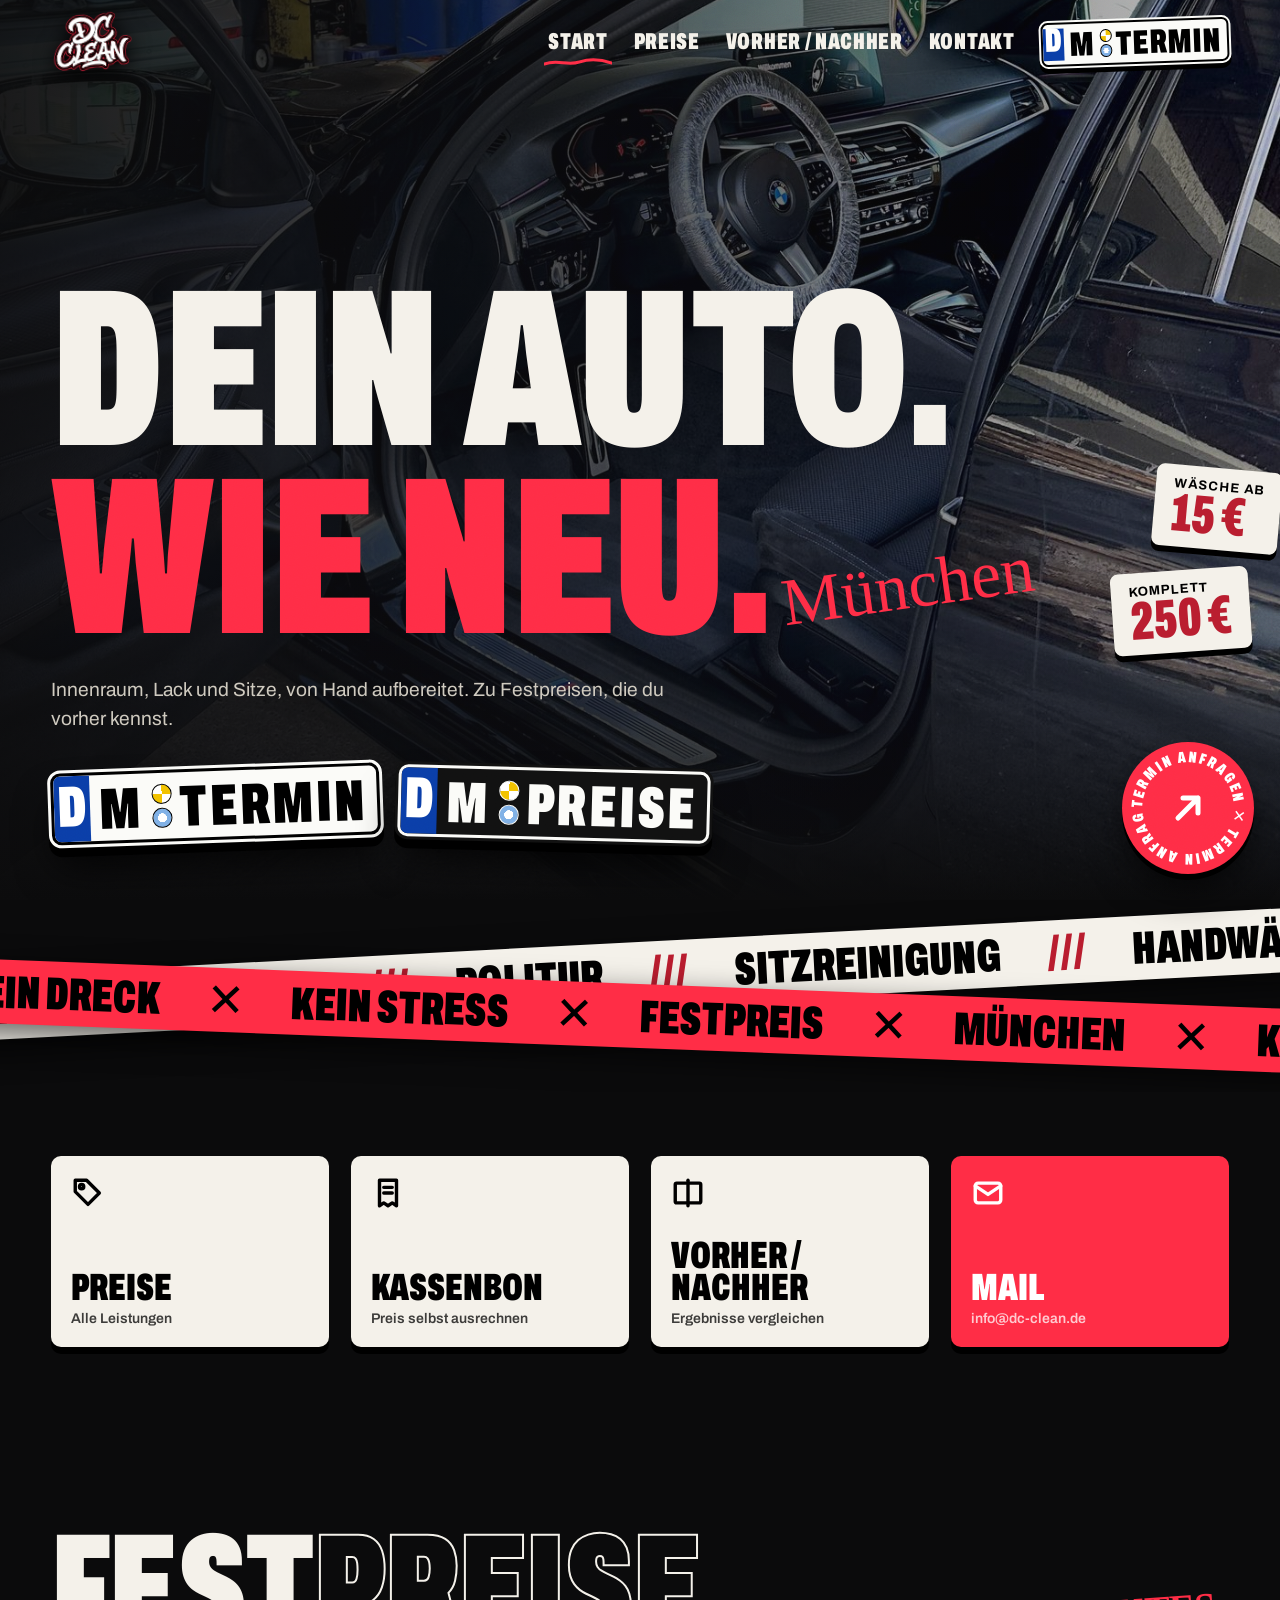
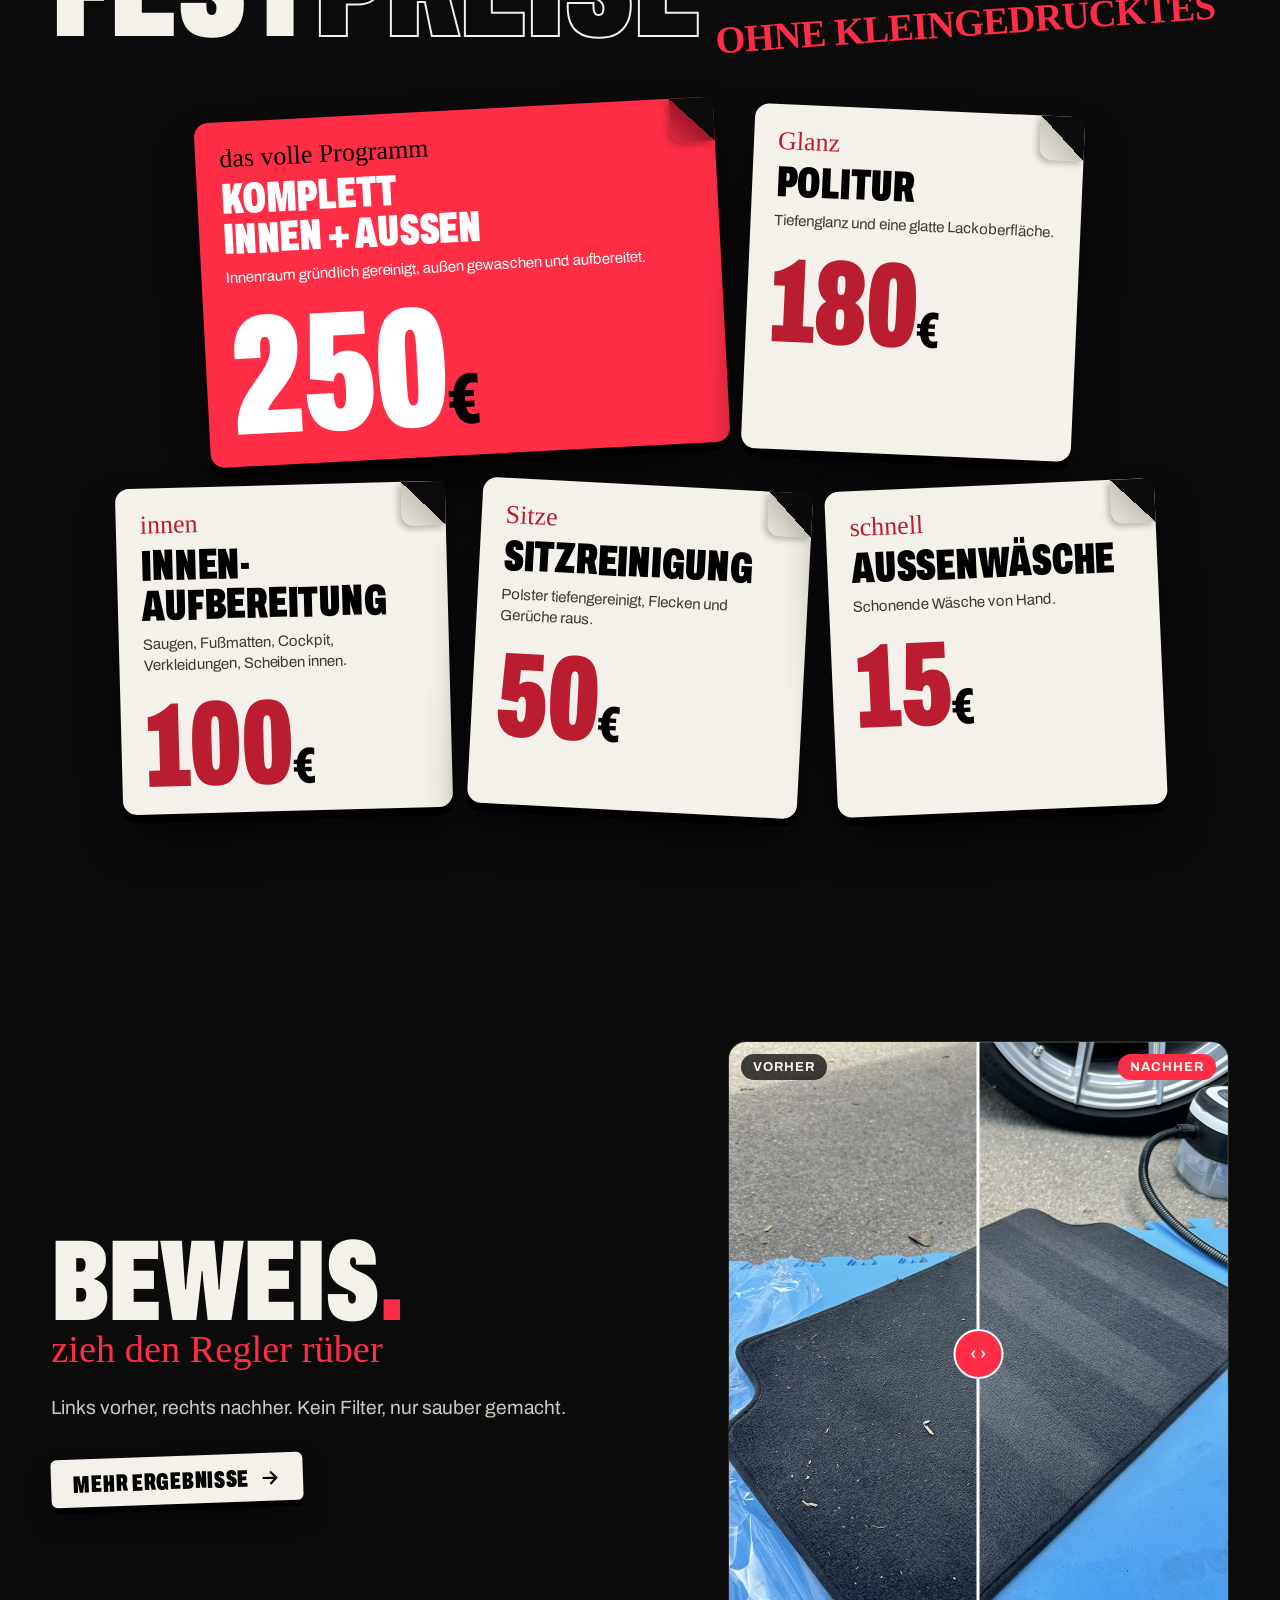
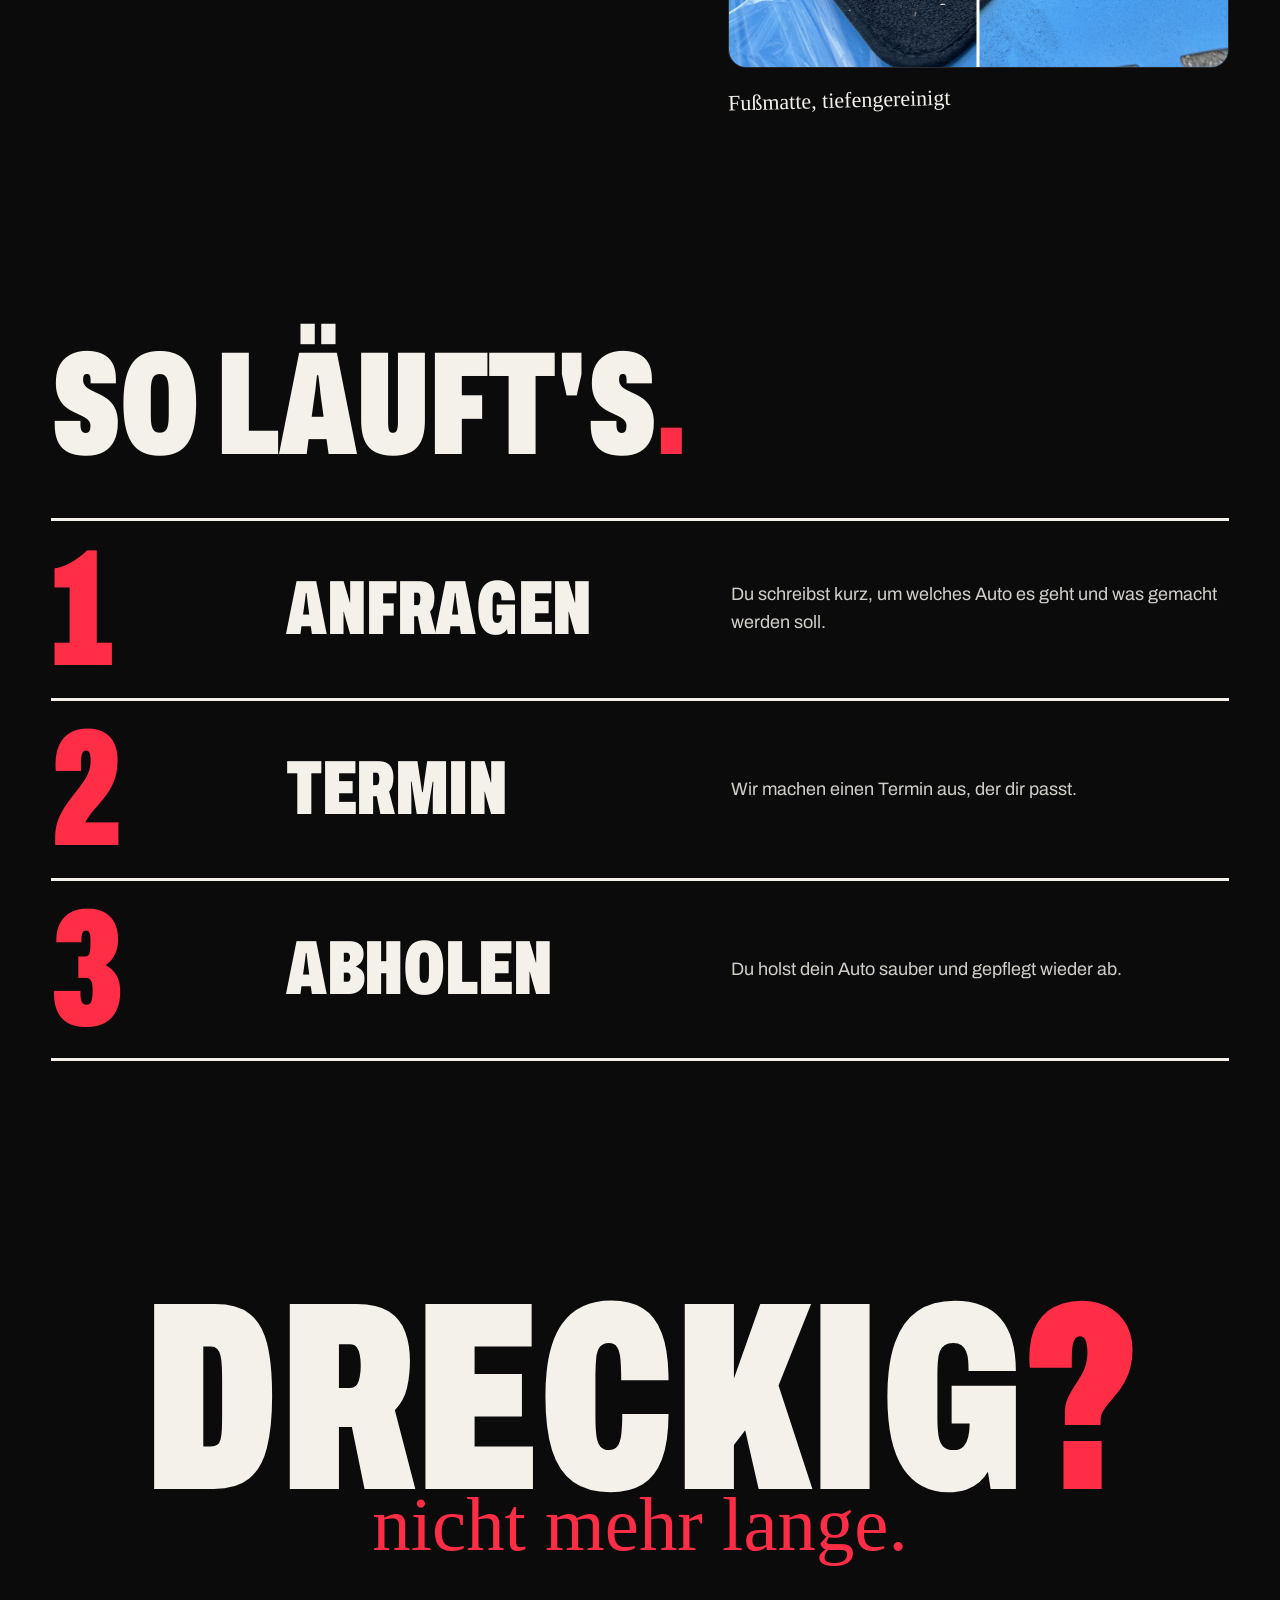
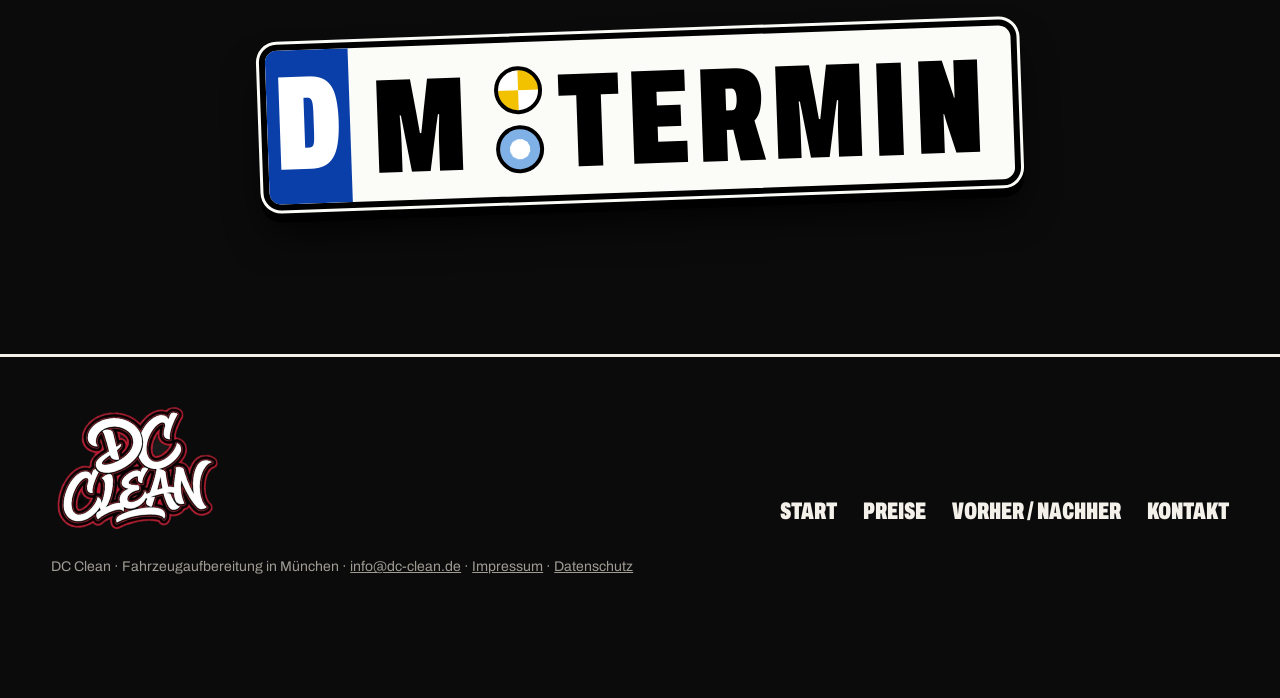
==== commit 5a47071e: "Add files via upload" ====
--- a/index.html
+++ b/index.html
@@ -11,92 +11,89 @@
 <link rel="apple-touch-icon" href="img/icon.png">
 <meta property="og:title" content="DC Clean | Fahrzeugaufbereitung in München">
 <meta property="og:description" content="DC Clean in München: Innenaufbereitung, Politur, Sitzreinigung und Komplettpaket zu Festpreisen. Termine nach Vereinbarung.">
-<meta property="og:image" content="https://dc-clean.de/img/innen-nachher.jpg">
+<meta property="og:image" content="https://dc-clean.de/img/hero.jpg">
 <meta property="og:url" content="https://dc-clean.de/">
 <meta property="og:type" content="website">
-<meta name="theme-color" content="#070708">
+<meta name="theme-color" content="#0b0b0c">
 <link rel="preload" href="fonts/archivo.woff" as="font" type="font/woff" crossorigin>
+<link rel="preload" href="fonts/marker.woff" as="font" type="font/woff" crossorigin>
 <link rel="stylesheet" href="style.css">
 <script type="application/ld+json">
-{"@context":"https://schema.org","@type":"LocalBusiness","name":"DC Clean","description":"Fahrzeugaufbereitung in München","url":"https://dc-clean.de/","email":"info@dc-clean.de","image":"https://dc-clean.de/img/innen-nachher.jpg","priceRange":"15–250 €",
-"address":{"@type":"PostalAddress","streetAddress":"Infanteriestr. 10","postalCode":"80797","addressLocality":"München","addressCountry":"DE"}}
+{"@context":"https://schema.org","@type":"LocalBusiness","name":"DC Clean","description":"Fahrzeugaufbereitung in München","url":"https://dc-clean.de/","email":"info@dc-clean.de","image":"https://dc-clean.de/img/hero.jpg","priceRange":"15–250 €",
+"address":{"@type":"PostalAddress","addressLocality":"München","addressCountry":"DE"}}
 </script>
 </head>
 <body>
-<header class="nav"><div class="bar">
+<header class="nav">
   <a class="brand" href="index.html" aria-label="DC Clean Startseite"><img src="img/logo.png" alt="DC Clean" width="613" height="446"></a>
   <button class="burger" aria-label="Menü" aria-expanded="false"><i></i><i></i></button>
-  <nav><a href="index.html" aria-current="page">Start</a><a href="leistungen.html">Leistungen</a><a href="galerie.html">Vorher / Nachher</a><a href="kontakt.html">Kontakt</a><a class="btn" href="kontakt.html">Termin anfragen</a></nav>
-</div></header>
+  <nav><a href="index.html" aria-current="page">Start</a><a href="leistungen.html">Preise</a><a href="galerie.html">Vorher / Nachher</a><a href="kontakt.html">Kontakt</a><a class="plate sm" href="kontakt.html" aria-label="Termin anfragen"><i class="eu"><u></u>D</i><b>M</b><i class="seal"></i><b>TERMIN</b></a></nav>
+</header>
 <main>
 
-<div class="hero"><div class="wrap grid">
-  <div>
-    <span class="eyebrow">Fahrzeugaufbereitung · München</span>
-    <h1><span>Dein Auto.</span><span class="out">Wie</span><span class="red">neu.</span></h1>
+<div class="hero" data-dirt>
+  <div class="bgphoto"></div>
+  <div class="wrap">
+    <h1><span>Dein Auto.</span><span class="line2"><span class="red">Wie neu.</span><span class="mk">München</span></span></h1>
     <p class="lead">Innenraum, Lack und Sitze, von Hand aufbereitet. Zu Festpreisen, die du vorher kennst.</p>
-    <div class="cta"><a class="btn" href="kontakt.html">Termin anfragen <svg viewBox="0 0 24 24" fill="none" stroke="currentColor" stroke-width="2.5" stroke-linecap="round" stroke-linejoin="round" aria-hidden="true"><path d="M5 12h14M13 6l6 6-6 6"/></svg></a><a class="btn ghost" href="leistungen.html">Preise ansehen</a></div>
+    <div class="cta"><a class="plate " href="kontakt.html" aria-label="Termin anfragen"><i class="eu"><u></u>D</i><b>M</b><i class="seal"></i><b>TERMIN</b></a><a class="plate dark" href="leistungen.html" aria-label="Preise ansehen"><i class="eu"><u></u>D</i><b>M</b><i class="seal"></i><b>PREISE</b></a></div>
+    <div class="tags"><div class="tag">Wäsche ab<b>15 €</b></div><div class="tag">Komplett<b>250 €</b></div></div>
   </div>
-  <div class="visual">
-    <div class="photo"><img src="img/hero.jpg" alt="Frisch aufbereiteter BMW mit geöffneter Fahrertür und sauberem Innenraum" width="1400" height="1100" fetchpriority="high"></div>
-    <img class="logo" src="img/logo.png" alt="" width="613" height="446">
-    <div class="chip a">Außenwäsche<b>15 €</b></div>
-    <div class="chip b">Komplettpaket<b>250 €</b></div>
-  </div>
-</div></div>
+</div>
 
-<div class="ticker" aria-hidden="true"><div><span>Innenaufbereitung</span><span>Politur</span><span>Sitzreinigung</span><span>Handwäsche</span><span>Komplettpaket</span><span>München</span><span>Innenaufbereitung</span><span>Politur</span><span>Sitzreinigung</span><span>Handwäsche</span><span>Komplettpaket</span><span>München</span><span>Innenaufbereitung</span><span>Politur</span><span>Sitzreinigung</span><span>Handwäsche</span><span>Komplettpaket</span><span>München</span><span>Innenaufbereitung</span><span>Politur</span><span>Sitzreinigung</span><span>Handwäsche</span><span>Komplettpaket</span><span>München</span></div></div>
+<div class="tapes" aria-hidden="true">
+  <div class="tape a"><div><span>Innenaufbereitung</span><span>Politur</span><span>Sitzreinigung</span><span>Handwäsche</span><span>Komplettpaket</span><span>Innenaufbereitung</span><span>Politur</span><span>Sitzreinigung</span><span>Handwäsche</span><span>Komplettpaket</span><span>Innenaufbereitung</span><span>Politur</span><span>Sitzreinigung</span><span>Handwäsche</span><span>Komplettpaket</span><span>Innenaufbereitung</span><span>Politur</span><span>Sitzreinigung</span><span>Handwäsche</span><span>Komplettpaket</span></div></div>
+  <div class="tape b"><div><span>Kein Dreck</span><span>Kein Stress</span><span>Festpreis</span><span>München</span><span>Kein Dreck</span><span>Kein Stress</span><span>Festpreis</span><span>München</span><span>Kein Dreck</span><span>Kein Stress</span><span>Festpreis</span><span>München</span><span>Kein Dreck</span><span>Kein Stress</span><span>Festpreis</span><span>München</span></div></div>
+</div>
 
-<section style="padding-block:clamp(30px,5vw,60px)"><div class="wrap"><div class="quick">
-  <a class="rv" href="leistungen.html"><svg viewBox="0 0 24 24" fill="none" stroke="currentColor" stroke-width="2" stroke-linecap="round" stroke-linejoin="round" aria-hidden="true"><path d="M20 12l-8 8-9-9V3h8z"/><circle cx="7.5" cy="7.5" r="1.5"/></svg><span><b>Preise</b><small>Alle Leistungen im Überblick</small></span></a>
-  <a class="rv" style="--d:.07s" href="leistungen.html#rechner"><svg viewBox="0 0 24 24" fill="none" stroke="currentColor" stroke-width="2" stroke-linecap="round" stroke-linejoin="round" aria-hidden="true"><path d="M12 3l2.2 5.8L20 11l-5.8 2.2L12 19l-2.2-5.8L4 11l5.8-2.2z"/></svg><span><b>Preisrechner</b><small>Paket selbst zusammenstellen</small></span></a>
-  <a class="rv" style="--d:.14s" href="galerie.html"><svg viewBox="0 0 24 24" fill="none" stroke="currentColor" stroke-width="2" stroke-linecap="round" stroke-linejoin="round" aria-hidden="true"><path d="M3 5h18v14H3zM12 5v14"/></svg><span><b>Vorher / Nachher</b><small>Ergebnisse zum Vergleichen</small></span></a>
-  <a class="rv" style="--d:.21s" href="https://www.google.com/maps/search/?api=1&query=Infanteriestr.+10+80797+M%C3%BCnchen" target="_blank" rel="noopener"><svg viewBox="0 0 24 24" fill="none" stroke="currentColor" stroke-width="2" stroke-linecap="round" stroke-linejoin="round" aria-hidden="true"><path d="M12 21s7-6.2 7-11a7 7 0 0 0-14 0c0 4.8 7 11 7 11z"/><circle cx="12" cy="10" r="2.5"/></svg><span><b>Route</b><small>Infanteriestr. 10, München</small></span></a>
+<section style="padding-block:clamp(30px,5vw,70px)"><div class="wrap"><div class="quick">
+  <a class="rv" href="leistungen.html"><svg viewBox="0 0 24 24" fill="none" stroke="currentColor" stroke-width="2.4" stroke-linecap="round" stroke-linejoin="round" aria-hidden="true"><path d="M20 12l-8 8-9-9V3h8z"/><circle cx="7.5" cy="7.5" r="1.5"/></svg><span><b>Preise</b><small>Alle Leistungen</small></span></a>
+  <a class="rv" style="--d:.06s" href="leistungen.html#rechner"><svg viewBox="0 0 24 24" fill="none" stroke="currentColor" stroke-width="2.4" stroke-linecap="round" stroke-linejoin="round" aria-hidden="true"><path d="M6 3h12v18l-3-2-3 2-3-2-3 2z"/><path d="M9 8h6M9 12h6"/></svg><span><b>Kassenbon</b><small>Preis selbst ausrechnen</small></span></a>
+  <a class="rv" style="--d:.12s" href="galerie.html"><svg viewBox="0 0 24 24" fill="none" stroke="currentColor" stroke-width="2.4" stroke-linecap="round" stroke-linejoin="round" aria-hidden="true"><rect x="3" y="5" width="18" height="14" rx="1"/><path d="M12 3v18"/></svg><span><b>Vorher / Nachher</b><small>Ergebnisse vergleichen</small></span></a>
+  <a class="rv" style="--d:.18s" href="mailto:info@dc-clean.de"><svg viewBox="0 0 24 24" fill="none" stroke="currentColor" stroke-width="2.4" stroke-linecap="round" stroke-linejoin="round" aria-hidden="true"><rect x="3" y="5" width="18" height="14" rx="2"/><path d="M3 7l9 6 9-6"/></svg><span><b>Mail</b><small>info@dc-clean.de</small></span></a>
 </div></div></section>
 
 <section><div class="wrap">
-  <span class="eyebrow rv">Leistungen</span>
-  <h2 class="rv">Klare Pakete.<br><span class="out">Klare Preise.</span></h2>
-  <div class="bento">
-    <a class="tile big rv" href="leistungen.html"><span class="badge">Meistgebucht</span><h3>Komplettpaket<br>innen + außen</h3><p>Die volle Aufbereitung: Innenraum gründlich gereinigt, außen gewaschen und aufbereitet.</p><div class="price">250 €</div></a>
-    <a class="tile mid rv" style="--d:.08s" href="leistungen.html"><span class="no">02</span><h3>Politur</h3><p>Tiefenglanz und eine glatte Lackoberfläche.</p><div class="price">180 €</div></a>
-    <a class="tile third rv" href="leistungen.html"><span class="no">03</span><h3>Innen&shy;aufbereitung</h3><p>Saugen, Fußmatten, Cockpit, Verkleidungen, Scheiben innen.</p><div class="price">100 €</div></a>
-    <a class="tile third rv" style="--d:.08s" href="leistungen.html"><span class="no">04</span><h3>Sitzreinigung</h3><p>Polster tiefengereinigt, Flecken und Gerüche raus.</p><div class="price">50 €</div></a>
-    <a class="tile third rv" style="--d:.16s" href="leistungen.html"><span class="no">05</span><h3>Außenwäsche</h3><p>Schonende Wäsche von Hand.</p><div class="price">15 €</div></a>
+  <h2 class="rv">Fest<span class="out">preise</span> <span class="note">ohne Kleingedrucktes</span></h2>
+  <div class="wall">
+    <a class="pst big rv" style="--r:-3deg" href="leistungen.html"><span class="mk">das volle Programm</span><h3>Komplett<br>innen + außen</h3><p>Innenraum gründlich gereinigt, außen gewaschen und aufbereitet.</p><div class="price">250<small>€</small></div></a>
+    <a class="pst rv" style="--r:2.5deg;--d:.06s" href="leistungen.html"><span class="mk">Glanz</span><h3>Politur</h3><p>Tiefenglanz und eine glatte Lackoberfläche.</p><div class="price">180<small>€</small></div></a>
+    <a class="pst rv" style="--r:-1.5deg" href="leistungen.html"><span class="mk">innen</span><h3>Innen&shy;aufbereitung</h3><p>Saugen, Fußmatten, Cockpit, Verkleidungen, Scheiben innen.</p><div class="price">100<small>€</small></div></a>
+    <a class="pst rv" style="--r:3deg;--d:.06s" href="leistungen.html"><span class="mk">Sitze</span><h3>Sitzreinigung</h3><p>Polster tiefengereinigt, Flecken und Gerüche raus.</p><div class="price">50<small>€</small></div></a>
+    <a class="pst rv" style="--r:-2.5deg;--d:.12s" href="leistungen.html"><span class="mk">schnell</span><h3>Außenwäsche</h3><p>Schonende Wäsche von Hand.</p><div class="price">15<small>€</small></div></a>
   </div>
 </div></section>
 
 <section><div class="wrap split">
   <div>
-    <span class="eyebrow rv">Ergebnisse</span>
-    <h2 class="rv">Sieh den<br><span class="red">Unterschied.</span></h2>
-    <p class="lead rv">Zieh den Regler über das Bild. Links vorher, rechts nachher.</p>
-    <p class="rv" style="margin-top:30px"><a class="btn ghost" href="galerie.html">Alle Ergebnisse <svg viewBox="0 0 24 24" fill="none" stroke="currentColor" stroke-width="2.5" stroke-linecap="round" stroke-linejoin="round" aria-hidden="true"><path d="M5 12h14M13 6l6 6-6 6"/></svg></a></p>
+    <h2 class="rv" style="font-size:clamp(56px,9vw,140px)">Beweis<span class="red">.</span></h2>
+    <div class="note rv">zieh den Regler rüber</div>
+    <p class="lead rv">Links vorher, rechts nachher. Kein Filter, nur sauber gemacht.</p>
+    <p class="rv" style="margin-top:34px"><a class="stk" href="galerie.html">Mehr Ergebnisse <svg viewBox="0 0 24 24" fill="none" stroke="currentColor" stroke-width="2.4" stroke-linecap="round" stroke-linejoin="round" aria-hidden="true"><path d="M5 12h14M13 6l6 6-6 6"/></svg></a></p>
   </div>
-  <figure class="rv"><div class="cmp"><img src="img/matte-vorher.jpg" alt="Fußmatte vor der Reinigung mit Schmutz und Krümeln" loading="lazy" width="1000" height="1250"><img class="after" src="img/matte-nachher.jpg" alt="Fußmatte nach der Reinigung mit sauberen Bahnen" loading="lazy" width="1000" height="1250"><div class="bar"></div><span class="l">Vorher</span><span class="r">Nachher</span><input type="range" min="0" max="100" value="50" aria-label="Vergleich Fußmatte vorher und nachher"></div><figcaption>Fußmatten-Tiefenreinigung</figcaption></figure>
+  <figure class="rv"><div class="cmp"><img src="img/matte-vorher.jpg" alt="Fußmatte vor der Reinigung mit Schmutz und Krümeln" loading="lazy" width="1000" height="1250"><img class="after" src="img/matte-nachher.jpg" alt="Fußmatte nach der Reinigung mit sauberen Bahnen" loading="lazy" width="1000" height="1250"><div class="bar"></div><span class="l">Vorher</span><span class="r">Nachher</span><input type="range" min="0" max="100" value="50" aria-label="Vergleich Fußmatte vorher und nachher"></div><figcaption>Fußmatte, tiefengereinigt</figcaption></figure>
 </div></section>
 
 <section><div class="wrap">
-  <span class="eyebrow rv">Ablauf</span>
-  <h2 class="rv">In drei Schritten<br><span class="out">zum sauberen Auto.</span></h2>
+  <h2 class="rv">So läuft's<span class="red">.</span></h2>
   <div class="steps">
-    <div class="rv"><h3>Anfragen</h3><p>Du schreibst kurz, um welches Auto es geht und was gemacht werden soll.</p></div>
-    <div class="rv" style="--d:.08s"><h3>Termin</h3><p>Wir machen einen Termin aus, der dir passt.</p></div>
-    <div class="rv" style="--d:.16s"><h3>Abholen</h3><p>Du holst dein Auto sauber und gepflegt wieder ab.</p></div>
+    <div class="rv"><i>1</i><h3>Anfragen</h3><p>Du schreibst kurz, um welches Auto es geht und was gemacht werden soll.</p></div>
+    <div class="rv"><i>2</i><h3>Termin</h3><p>Wir machen einen Termin aus, der dir passt.</p></div>
+    <div class="rv"><i>3</i><h3>Abholen</h3><p>Du holst dein Auto sauber und gepflegt wieder ab.</p></div>
   </div>
 </div></section>
-<section><div class="wrap"><div class="cta-band rv">
-  <h2>Bereit für<br>den Glanz?</h2>
-  <a class="btn" href="kontakt.html">Jetzt Termin anfragen <svg viewBox="0 0 24 24" fill="none" stroke="currentColor" stroke-width="2.5" stroke-linecap="round" stroke-linejoin="round" aria-hidden="true"><path d="M5 12h14M13 6l6 6-6 6"/></svg></a>
-</div></div></section>
+<section class="final"><div class="wrap">
+  <h2 class="rv">Dreckig<span class="red">?</span></h2>
+  <div class="note rv">nicht mehr lange.</div>
+  <div class="rv" style="margin-top:50px"><a class="plate xl" href="kontakt.html" aria-label="Termin anfragen"><i class="eu"><u></u>D</i><b>M</b><i class="seal"></i><b>TERMIN</b></a></div>
+</div></section>
 </main>
 <footer><div class="wrap"><div class="cols">
-  <div><img src="img/logo.png" alt="DC Clean" width="613" height="446" loading="lazy"><p>Fahrzeugaufbereitung in München.<br>Termine nach Vereinbarung.</p></div>
-  <div><h4>Seiten</h4><a href="index.html">Start</a><a href="leistungen.html">Leistungen</a><a href="galerie.html">Vorher / Nachher</a><a href="kontakt.html">Kontakt</a></div>
-  <div><h4>Kontakt</h4><a href="mailto:info@dc-clean.de">info@dc-clean.de</a><a href="https://www.google.com/maps/search/?api=1&query=Infanteriestr.+10+80797+M%C3%BCnchen" target="_blank" rel="noopener">Infanteriestr. 10<br>80797 München</a></div>
-  <div><h4>Rechtliches</h4><a href="impressum.html">Impressum</a><a href="datenschutz.html">Datenschutz</a></div>
-</div><p>© DC Clean · Selman Delic</p></div></footer>
-<nav class="dock" aria-label="Schnellzugriff"><a href="index.html" class="" aria-current="page"><svg viewBox="0 0 24 24" fill="none" stroke="currentColor" stroke-width="2" stroke-linecap="round" stroke-linejoin="round" aria-hidden="true"><path d="M3 11l9-8 9 8v9a1 1 0 0 1-1 1h-5v-6H9v6H4a1 1 0 0 1-1-1z"/></svg>Start</a><a href="leistungen.html" class=""><svg viewBox="0 0 24 24" fill="none" stroke="currentColor" stroke-width="2" stroke-linecap="round" stroke-linejoin="round" aria-hidden="true"><path d="M20 12l-8 8-9-9V3h8z"/><circle cx="7.5" cy="7.5" r="1.5"/></svg>Preise</a><a href="galerie.html" class=""><svg viewBox="0 0 24 24" fill="none" stroke="currentColor" stroke-width="2" stroke-linecap="round" stroke-linejoin="round" aria-hidden="true"><path d="M12 3l2.2 5.8L20 11l-5.8 2.2L12 19l-2.2-5.8L4 11l5.8-2.2z"/></svg>Ergebnisse</a><a href="kontakt.html" class="go"><svg viewBox="0 0 24 24" fill="none" stroke="currentColor" stroke-width="2" stroke-linecap="round" stroke-linejoin="round" aria-hidden="true"><rect x="3" y="5" width="18" height="16" rx="2"/><path d="M3 10h18M8 3v4M16 3v4"/></svg>Termin</a></nav>
+  <img src="img/logo.png" alt="DC Clean" width="613" height="446" loading="lazy">
+  <nav aria-label="Seiten"><a href="index.html">Start</a><a href="leistungen.html">Preise</a><a href="galerie.html">Vorher / Nachher</a><a href="kontakt.html">Kontakt</a></nav>
+</div><p>DC Clean · Fahrzeugaufbereitung in München · <a href="mailto:info@dc-clean.de">info@dc-clean.de</a> · <a href="impressum.html">Impressum</a> · <a href="datenschutz.html">Datenschutz</a></p></div></footer>
+<a class="spin" href="kontakt.html" aria-label="Termin anfragen"><svg class="ring" viewBox="0 0 120 120" aria-hidden="true"><defs><path id="c" d="M60 60m-46 0a46 46 0 1 1 92 0a46 46 0 1 1-92 0"/></defs><text><textPath href="#c">Termin anfragen ✕ Termin anfragen ✕ </textPath></text></svg><svg class="ar" viewBox="0 0 24 24" fill="none" stroke="currentColor" stroke-width="3" stroke-linecap="round" stroke-linejoin="round" aria-hidden="true"><path d="M6 18L18 6M9 6h9v9"/></svg></a>
+<nav class="dock" aria-label="Schnellzugriff"><a href="index.html" class="" aria-current="page"><svg viewBox="0 0 24 24" fill="none" stroke="currentColor" stroke-width="2.4" stroke-linecap="round" stroke-linejoin="round" aria-hidden="true"><path d="M3 11l9-8 9 8v9a1 1 0 0 1-1 1h-5v-6H9v6H4a1 1 0 0 1-1-1z"/></svg>Start</a><a href="leistungen.html" class=""><svg viewBox="0 0 24 24" fill="none" stroke="currentColor" stroke-width="2.4" stroke-linecap="round" stroke-linejoin="round" aria-hidden="true"><path d="M20 12l-8 8-9-9V3h8z"/><circle cx="7.5" cy="7.5" r="1.5"/></svg>Preise</a><a href="galerie.html" class=""><svg viewBox="0 0 24 24" fill="none" stroke="currentColor" stroke-width="2.4" stroke-linecap="round" stroke-linejoin="round" aria-hidden="true"><rect x="3" y="5" width="18" height="14" rx="1"/><path d="M12 3v18"/></svg>Vorher</a><a href="kontakt.html" class="go"><svg viewBox="0 0 24 24" fill="none" stroke="currentColor" stroke-width="2.4" stroke-linecap="round" stroke-linejoin="round" aria-hidden="true"><rect x="3" y="5" width="18" height="16" rx="2"/><path d="M3 10h18M8 3v4M16 3v4"/></svg>Termin</a></nav>
 <script src="main.js"></script>
 </body>
 </html>
--- a/style.css
+++ b/style.css
@@ -1,106 +1,119 @@
+/* DC Clean: Asphalt, Sticker, Marker. Der Star ist die dreckige Scheibe im Start. */
 @font-face{font-family:"Archivo";src:url(fonts/archivo.woff) format("woff");font-weight:100 900;font-stretch:62% 125%;font-display:swap}
-:root{--bg:#070708;--s1:#101012;--s2:#17171a;--line:#26262b;--fg:#f4f4f5;--muted:#a0a0a9;--red:#b91d2f;--hot:#ff2d46;
-  --font:"Archivo","Segoe UI",system-ui,-apple-system,"Helvetica Neue",Arial,sans-serif;--r:18px;--pad:clamp(20px,4vw,48px)}
+@font-face{font-family:"Marker";src:url(fonts/marker.woff) format("woff");font-display:swap}
+:root{--bg:#0b0b0c;--ink:#0b0b0c;--paper:#f4f1ea;--fg:#f4f1ea;--muted:#a09c94;--line:#2a2927;--red:#b91d2f;--hot:#ff2d46;
+  --font:"Archivo","Segoe UI",system-ui,-apple-system,"Helvetica Neue",Arial,sans-serif;--mk:"Marker","Comic Sans MS","Segoe Print",cursive;--pad:clamp(20px,4vw,56px)}
 *{box-sizing:border-box}
 html{scroll-behavior:smooth;color-scheme:dark;-webkit-text-size-adjust:100%;overflow-x:clip}
 body{margin:0;background:var(--bg);color:var(--fg);font-family:var(--font);font-size:17px;line-height:1.55;overflow-x:clip}
-body::before{content:"";position:fixed;inset:0;z-index:-1;background:
-  radial-gradient(900px 500px at 85% -5%,rgba(185,29,47,.28),transparent 60%),
-  radial-gradient(700px 500px at -10% 40%,rgba(185,29,47,.12),transparent 60%),
-  linear-gradient(#ffffff06 1px,transparent 1px) 0 0/100% 56px,linear-gradient(90deg,#ffffff06 1px,transparent 1px) 0 0/56px 100%}
+body::after{content:"";position:fixed;inset:0;z-index:100;pointer-events:none;opacity:.07;mix-blend-mode:overlay;background-image:url("data:image/svg+xml;utf8,<svg xmlns='http://www.w3.org/2000/svg' width='220' height='220'><filter id='n'><feTurbulence type='fractalNoise' baseFrequency='.9' numOctaves='2' stitchTiles='stitch'/></filter><rect width='100%' height='100%' filter='url(%23n)'/></svg>")}
 img{max-width:100%;height:auto;display:block}
 a{color:inherit}
-.wrap{max-width:1240px;margin:0 auto;padding-inline:var(--pad)}
-h1,h2,h3{font-stretch:125%;font-weight:900;text-transform:uppercase;line-height:.95;letter-spacing:-.02em;margin:0;text-wrap:balance}
-h1{font-size:clamp(44px,9vw,128px)}
-h2{font-size:clamp(34px,5.6vw,72px)}
-h3{font-size:clamp(20px,2.2vw,26px);letter-spacing:-.01em;line-height:1.05}
+.wrap{max-width:1280px;margin:0 auto;padding-inline:var(--pad)}
+h1,h2,h3{font-stretch:62%;font-weight:900;text-transform:uppercase;line-height:.84;letter-spacing:-.005em;margin:0}
+h1{font-size:clamp(84px,19vw,300px)}
+h2{font-size:clamp(60px,11.5vw,170px)}
+h3{font-size:clamp(30px,3.4vw,44px);line-height:.92}
+.mk{font-family:var(--mk);font-weight:400;font-stretch:normal;text-transform:none;letter-spacing:0;color:var(--hot);line-height:1}
 .out{color:transparent;-webkit-text-stroke:2px var(--fg)}
 .red{color:var(--hot)}
-.eyebrow{display:inline-flex;align-items:center;gap:10px;font-size:13px;font-weight:700;letter-spacing:.18em;text-transform:uppercase;color:var(--hot);margin-bottom:18px}
-.eyebrow::before{content:"";width:34px;height:3px;background:var(--hot);transform:skewX(-30deg)}
-.lead{color:var(--muted);font-size:clamp(17px,1.5vw,20px);max-width:36em;margin:20px 0 0}
-section{padding-block:clamp(64px,9vw,130px)}
+.lead{color:#cfcabf;font-size:clamp(17px,1.5vw,20px);max-width:34em;margin:22px 0 0}
+section{padding-block:clamp(60px,9vw,130px);position:relative}
+.note{font-family:var(--mk);color:var(--hot);font-size:clamp(24px,3vw,40px);display:inline-block;transform:rotate(-4deg);line-height:1}
 
 /* Navigation */
-.nav{position:fixed;top:14px;left:0;right:0;z-index:50;pointer-events:none}
-.nav .bar{pointer-events:auto;max-width:1240px;margin:0 auto;display:flex;align-items:center;gap:8px;padding:8px 10px 8px 16px;background:rgba(16,16,18,.72);backdrop-filter:blur(18px) saturate(140%);-webkit-backdrop-filter:blur(18px) saturate(140%);border:1px solid #ffffff1c;border-radius:999px;width:calc(100% - 2*var(--pad))}
-.nav .brand{display:flex;align-items:center}
-.nav .brand img{height:42px;width:auto}
-.nav nav{margin-left:auto;display:flex;gap:2px;align-items:center}
-.nav nav a{text-decoration:none;font-weight:600;font-size:15px;padding:9px 15px;border-radius:999px;color:#d6d6dc;transition:background .2s,color .2s}
-.nav nav a:hover{background:#ffffff14;color:#fff}
-.nav nav a[aria-current="page"]{background:#fff;color:#000}
-.btn{display:inline-flex;align-items:center;gap:10px;background:var(--hot);color:#fff!important;text-decoration:none;font-weight:800;font-stretch:112%;text-transform:uppercase;letter-spacing:.04em;font-size:15px;padding:16px 26px;border-radius:999px;border:0;cursor:pointer;font-family:var(--font);box-shadow:0 10px 40px -8px rgba(255,45,70,.7);transition:transform .2s,box-shadow .2s}
-.btn:hover{transform:translateY(-2px);box-shadow:0 16px 50px -8px rgba(255,45,70,.9)}
-.btn svg{width:18px;height:18px;transition:transform .2s}
-.btn:hover svg{transform:translateX(4px)}
-.btn.ghost{background:transparent;border:1.5px solid #ffffff55;box-shadow:none}
-.btn.ghost:hover{border-color:#fff;background:#ffffff10}
-.nav .btn{padding:10px 18px;font-size:13px;margin-left:6px}
-.burger{display:none;margin-left:auto;background:none;border:0;width:44px;height:44px;border-radius:50%;cursor:pointer;position:relative}
-.burger i{position:absolute;left:11px;right:11px;height:2px;background:#fff;transition:transform .25s,top .25s}
-.burger i:first-child{top:17px}.burger i:last-child{top:25px}
-.open .burger i:first-child{top:21px;transform:rotate(45deg)}.open .burger i:last-child{top:21px;transform:rotate(-45deg)}
+.nav{position:fixed;top:0;left:0;right:0;z-index:60;padding:12px var(--pad);display:flex;align-items:center;gap:20px;transition:background .3s,padding .3s}
+.scrolled .nav{background:rgba(11,11,12,.9);backdrop-filter:blur(10px);-webkit-backdrop-filter:blur(10px);padding-block:6px}
+.nav .brand img{height:60px;width:auto;transform:rotate(-5deg);filter:drop-shadow(0 4px 10px #000);transition:height .3s}
+.scrolled .nav .brand img{height:46px}
+.nav nav{margin-left:auto;display:flex;gap:26px;align-items:center}
+.nav nav a{text-decoration:none;font-stretch:62%;font-weight:900;text-transform:uppercase;font-size:23px;letter-spacing:.03em;position:relative;padding:4px 0}
+.nav nav a:not(.plate)::after{content:"";position:absolute;left:-4px;right:-4px;bottom:-3px;height:9px;background:url("data:image/svg+xml;utf8,<svg xmlns='http://www.w3.org/2000/svg' viewBox='0 0 100 9' preserveAspectRatio='none'><path d='M1 6 C20 1 34 8 52 4 S86 2 99 5' fill='none' stroke='%23ff2d46' stroke-width='3' stroke-linecap='round'/></svg>") no-repeat center/100% 100%;transform:scaleX(0);transform-origin:left;transition:transform .25s}
+.nav nav a:hover::after,.nav nav a[aria-current="page"]::after{transform:scaleX(1)}
+.burger{display:none;margin-left:auto;background:var(--paper);border:0;width:50px;height:50px;border-radius:50%;cursor:pointer;position:relative;z-index:2;transform:rotate(4deg);box-shadow:0 6px 0 #000}
+.burger i{position:absolute;left:14px;right:14px;height:3px;background:#000;transition:transform .25s,top .25s}
+.burger i:first-child{top:19px}.burger i:last-child{top:28px}
+.open .burger i:first-child{top:24px;transform:rotate(45deg)}.open .burger i:last-child{top:24px;transform:rotate(-45deg)}
+
+/* Sticker */
+.stk{display:inline-flex;align-items:center;gap:10px;background:var(--paper);color:#000!important;text-decoration:none;font-stretch:62%;font-weight:900;text-transform:uppercase;letter-spacing:.03em;font-size:24px;line-height:1;padding:13px 22px 11px;border:0;border-radius:6px;cursor:pointer;font-family:var(--font);box-shadow:0 6px 0 #000,0 14px 30px -6px rgba(0,0,0,.8);transform:rotate(-2deg);transition:transform .18s,box-shadow .18s}
+.stk:hover{transform:rotate(1deg) translateY(-3px);box-shadow:0 9px 0 #000,0 22px 36px -6px rgba(0,0,0,.8)}
+.stk:active{transform:translateY(4px);box-shadow:0 2px 0 #000}
+.stk.hot{background:var(--hot);color:#fff!important}
+.stk svg{width:22px;height:22px}
+.nav .stk{font-size:20px;padding:10px 16px 8px}
 @media (max-width:900px){
   .burger{display:block}
-  .nav nav{position:fixed;inset:0;background:rgba(7,7,8,.97);flex-direction:column;justify-content:center;gap:6px;transform:translateY(-102%);transition:transform .35s cubic-bezier(.7,0,.2,1);z-index:-1;pointer-events:auto}
-  .open .nav nav{transform:none}
-  .nav nav a{font-size:30px;font-weight:900;font-stretch:125%;text-transform:uppercase;padding:10px 20px}
-  .nav .btn{font-size:16px;padding:16px 28px;margin:18px 0 0}
+  .nav .brand{position:relative;z-index:2}
+  .nav nav{position:fixed;inset:0;background:var(--bg);flex-direction:column;justify-content:center;gap:10px;visibility:hidden;opacity:0;transition:opacity .25s,visibility .25s;z-index:1}
+  .open .nav nav{visibility:visible;opacity:1}
+  .open body{overflow:hidden}
+  .nav nav a{font-size:64px;line-height:.9}
+  .nav nav .stk{font-size:30px;margin-top:22px}
 }
 
-/* Hero */
-.hero{position:relative;padding-top:clamp(130px,16vw,190px);padding-bottom:clamp(40px,6vw,80px)}
-.hero .grid{display:grid;grid-template-columns:minmax(0,1.25fr) minmax(0,.9fr);gap:clamp(24px,4vw,64px);align-items:center}
+/* Start: die Scheibe */
+.hero{position:relative;min-height:100svh;display:flex;align-items:flex-end;padding-top:110px;padding-bottom:clamp(30px,5vw,60px);overflow:hidden;isolation:isolate}
+.hero .bgphoto{position:absolute;inset:0;z-index:-2;background:url(img/hero.jpg) 62% 40%/cover}
+.hero::before{content:"";position:absolute;inset:0;z-index:-1;background:linear-gradient(90deg,rgba(11,11,12,.94) 0%,rgba(11,11,12,.72) 45%,rgba(11,11,12,.2) 100%),linear-gradient(0deg,var(--bg) 0%,transparent 30%)}
+.hero .wrap{width:100%;position:relative}
 .hero h1 span{display:block}
-.hero .cta{display:flex;gap:12px;flex-wrap:wrap;margin-top:34px}
-.hero .visual{position:relative}
-.hero .photo{border-radius:28px;overflow:hidden;aspect-ratio:4/5;transform:rotate(3deg);box-shadow:0 40px 120px -20px rgba(255,45,70,.55),0 0 0 1px #ffffff22;position:relative}
-.hero .photo img{width:100%;height:100%;object-fit:cover}
-.hero .photo::after{content:"";position:absolute;inset:0;background:linear-gradient(200deg,transparent 45%,rgba(7,7,8,.75))}
-.hero .logo{position:absolute;left:-12%;bottom:-6%;width:62%;height:auto;filter:drop-shadow(0 12px 40px rgba(0,0,0,.8));transform:rotate(-6deg)}
-.chip{position:absolute;background:rgba(16,16,18,.8);backdrop-filter:blur(12px);-webkit-backdrop-filter:blur(12px);border:1px solid #ffffff26;border-radius:14px;padding:10px 16px;font-size:13px;font-weight:600;line-height:1.25}
-.chip b{display:block;font-size:22px;font-stretch:125%;font-weight:900;color:var(--hot)}
-.chip.a{top:8%;right:-4%}.chip.b{top:42%;left:-9%}
-@media (max-width:900px){.hero .grid{grid-template-columns:minmax(0,1fr)}.hero .visual{max-width:420px;margin:20px auto 0;width:86%}.chip.a{right:-6%}.chip.b{left:-6%}}
-
-/* Laufband */
-.ticker{background:var(--hot);color:#000;transform:rotate(-1.6deg) scale(1.03);overflow:hidden;white-space:nowrap;padding:14px 0;font-weight:900;font-stretch:125%;text-transform:uppercase;font-size:clamp(18px,2.4vw,30px);letter-spacing:-.01em;margin-block:clamp(20px,4vw,50px)}
-.ticker div{display:inline-block;animation:tick 28s linear infinite}
-.ticker span{margin-inline:.6em}
-.ticker span::after{content:"✦";margin-left:1.2em}
+.hero h1 .mk{font-size:.3em;transform:rotate(-5deg) translate(.2em,-.25em);display:inline-block}
+.hero .cta{display:flex;gap:18px;flex-wrap:wrap;margin-top:34px}
+.hero .tags{position:absolute;right:0;bottom:6%;display:flex;flex-direction:column;gap:18px;align-items:flex-end}
+.tag{background:var(--paper);color:#000;border-radius:8px;padding:12px 18px 10px;box-shadow:0 6px 0 #000;font-size:13px;font-weight:700;text-transform:uppercase;letter-spacing:.08em;line-height:1.1}
+.tag b{display:block;font-stretch:62%;font-weight:900;font-size:54px;line-height:.85;letter-spacing:0;color:var(--red)}
+.tag:nth-child(1){transform:rotate(5deg)}.tag:nth-child(2){transform:rotate(-4deg) translateX(-30px)}
+@media (max-width:900px){.hero .tags{position:static;flex-direction:row;align-items:flex-start;margin-top:36px}.tag:nth-child(2){transform:rotate(-4deg)}.tag b{font-size:44px}.hero .bgphoto{background-position:70% 30%}.hero::before{background:linear-gradient(0deg,var(--bg) 4%,rgba(11,11,12,.72) 55%,rgba(11,11,12,.35))}}
+/* Dreckschicht */
+.dirt{position:absolute;inset:0;width:100%;height:100%;z-index:5;touch-action:pan-y;transition:opacity .9s;cursor:url("data:image/svg+xml;utf8,<svg xmlns='http://www.w3.org/2000/svg' width='56' height='56'><g transform='rotate(-20 28 28)'><rect x='8' y='16' width='40' height='24' rx='7' fill='%23ffd23f' stroke='%23000' stroke-width='3'/><circle cx='18' cy='25' r='2.5'/><circle cx='30' cy='31' r='3'/><circle cx='39' cy='23' r='2'/></g></svg>") 28 28,grab}
+.dirt.gone{opacity:0;pointer-events:none}
+.wipehint{position:absolute;z-index:6;left:50%;bottom:14%;transform:translateX(-50%) rotate(-3deg);display:flex;flex-direction:column;align-items:center;gap:14px;pointer-events:none;transition:opacity .4s;text-align:center}
+.wipehint b{font-family:var(--mk);font-weight:400;font-size:clamp(26px,3.6vw,44px);color:#fff;text-shadow:0 3px 0 #000,0 0 18px #000;animation:nudge 1.6s ease-in-out infinite}
+.wipehint button{pointer-events:auto;font-size:16px;padding:9px 14px 7px}
+.wipehint.gone{opacity:0;visibility:hidden}
+@keyframes nudge{0%,100%{transform:translateX(-14px)}50%{transform:translateX(14px)}}
+.squeegee{position:absolute;top:0;bottom:0;width:16px;z-index:7;background:linear-gradient(90deg,#111,#555,#111);box-shadow:0 0 30px 8px rgba(255,255,255,.35);left:-20px;pointer-events:none}
+
+/* Absperrband */
+.tapes{position:relative;height:clamp(120px,15vw,200px);overflow:hidden}
+.tape{position:absolute;left:-5%;width:110%;white-space:nowrap;overflow:hidden;padding:10px 0 8px;font-stretch:62%;font-weight:900;text-transform:uppercase;font-size:clamp(26px,3.6vw,48px);line-height:1;box-shadow:0 10px 30px rgba(0,0,0,.6)}
+.tape div{display:inline-block;animation:tick 30s linear infinite}
+.tape span{margin-inline:.5em}
+.tape.a{top:22%;background:var(--paper);color:#000;transform:rotate(-3deg)}
+.tape.b{top:44%;background:var(--hot);color:#000;transform:rotate(2.2deg)}
+.tape.b div{animation-direction:reverse}
+.tape.a span::after{content:"///";margin-left:1em;color:var(--red)}
+.tape.b span::after{content:"✕";margin-left:1em}
 @keyframes tick{to{transform:translateX(-50%)}}
 
 /* Schnellzugriffe */
-.quick{display:grid;grid-template-columns:repeat(4,minmax(0,1fr));gap:14px}
-.quick a{display:flex;flex-direction:column;gap:26px;justify-content:space-between;text-decoration:none;background:var(--s1);border:1px solid var(--line);border-radius:var(--r);padding:22px;transition:transform .25s,border-color .25s,background .25s;min-height:150px}
-.quick a:hover{transform:translateY(-6px);border-color:var(--hot);background:var(--s2)}
-.quick svg{width:30px;height:30px;color:var(--hot)}
-.quick b{font-stretch:125%;font-weight:900;text-transform:uppercase;font-size:18px;line-height:1.05;display:block}
-.quick small{color:var(--muted);font-size:14px}
-@media (max-width:900px){.quick{grid-template-columns:repeat(2,minmax(0,1fr))}}
-
-/* Bento */
-.bento{display:grid;grid-template-columns:repeat(6,minmax(0,1fr));gap:14px;margin-top:44px}
-.tile{position:relative;overflow:hidden;background:var(--s1);border:1px solid var(--line);border-radius:var(--r);padding:26px;display:flex;flex-direction:column;gap:10px;text-decoration:none;min-height:230px;transition:transform .25s,border-color .25s}
-.tile::before{content:"";position:absolute;width:420px;height:420px;left:var(--mx,50%);top:var(--my,-40%);transform:translate(-50%,-50%);background:radial-gradient(closest-side,rgba(255,45,70,.3),transparent);opacity:0;transition:opacity .3s;pointer-events:none}
-.tile:hover{border-color:#ff2d4680;transform:translateY(-4px)}
-.tile:hover::before{opacity:1}
-.tile>*{position:relative}
-.tile p{margin:0;color:var(--muted);font-size:16px;max-width:30em}
-.tile .price{margin-top:auto;font-stretch:125%;font-weight:900;font-size:clamp(40px,5vw,68px);line-height:.9;letter-spacing:-.03em}
-.tile .price small{font-size:.4em;color:var(--muted);font-weight:700;letter-spacing:0;margin-left:.2em}
-.tile .no{font-size:13px;font-weight:700;color:var(--muted);letter-spacing:.14em}
-.tile.big{grid-column:span 4;background:linear-gradient(135deg,#c2182d,#6d0d19);border-color:#ff2d46}
-.tile.big p{color:#ffd9dd}.tile.big .no{color:#ffc2c8}
-.tile.mid{grid-column:span 2}.tile.third{grid-column:span 2}
-.badge{align-self:flex-start;background:#000;color:#fff;font-size:12px;font-weight:800;letter-spacing:.12em;text-transform:uppercase;padding:5px 12px;border-radius:999px}
-@media (max-width:900px){.bento{grid-template-columns:minmax(0,1fr)}.tile.big,.tile.mid,.tile.third{grid-column:auto}.tile{min-height:0}}
-
-/* Vorher / Nachher */
-.ba{display:grid;grid-template-columns:repeat(auto-fit,minmax(280px,1fr));gap:24px;margin-top:44px}
-.cmp{position:relative;aspect-ratio:4/5;border-radius:var(--r);overflow:hidden;border:1px solid var(--line);--p:50%;user-select:none}
+.quick{display:grid;grid-template-columns:repeat(4,minmax(0,1fr));gap:22px}
+.quick a{text-decoration:none;background:var(--paper);color:#000;border-radius:10px;padding:20px 20px 16px;box-shadow:0 7px 0 #000;display:flex;flex-direction:column;gap:30px;transition:transform .2s;min-height:150px;justify-content:space-between}
+.quick a:nth-child(1){transform:rotate(-2.5deg)}.quick a:nth-child(2){transform:rotate(1.8deg)}.quick a:nth-child(3){transform:rotate(-1.2deg)}.quick a:nth-child(4){transform:rotate(3deg);background:var(--hot);color:#fff}
+.quick a:hover{transform:rotate(0) translateY(-8px) scale(1.03)}
+.quick svg{width:34px;height:34px}
+.quick b{font-stretch:62%;font-weight:900;text-transform:uppercase;font-size:38px;line-height:.85;display:block}
+.quick small{font-size:14px;font-weight:600;opacity:.75}
+@media (max-width:900px){.quick{grid-template-columns:repeat(2,minmax(0,1fr));gap:16px}.quick b{font-size:30px}}
+
+/* Preis-Sticker */
+.wall{display:flex;flex-wrap:wrap;gap:30px 26px;margin-top:60px;justify-content:center}
+.pst{position:relative;width:min(100%,330px);background:var(--paper);color:#000;text-decoration:none;border-radius:14px;padding:24px 24px 20px;box-shadow:0 8px 0 #000,0 26px 50px -10px rgba(0,0,0,.9);display:flex;flex-direction:column;gap:8px;transition:transform .25s;transform:rotate(var(--r,0deg))}
+.pst:hover{transform:rotate(0) translateY(-10px) scale(1.04);z-index:2}
+.pst::after{content:"";position:absolute;right:0;top:0;width:44px;height:44px;background:linear-gradient(225deg,var(--bg) 50%,#c9c5bb 50%,#e9e5dc);border-bottom-left-radius:12px;box-shadow:-3px 3px 6px rgba(0,0,0,.25)}
+.pst p{margin:0;font-size:15px;line-height:1.4;color:#3b3934}
+.pst .price{font-stretch:62%;font-weight:900;font-size:120px;line-height:.8;color:var(--red);margin-top:14px;letter-spacing:-.01em}
+.pst .price small{font-size:.42em;color:#000}
+.pst .mk{font-size:26px;color:var(--red)}
+.pst.big{width:min(100%,520px);background:var(--hot);color:#fff}
+.pst.big p{color:#fff}.pst.big .price{color:#fff;font-size:170px}.pst.big .price small{color:#000}.pst.big .mk{color:#000}
+.pst.big::after{background:linear-gradient(225deg,var(--bg) 50%,#a3172a 50%,#e02a40)}
+@media (max-width:600px){.pst .price{font-size:96px}.pst.big .price{font-size:128px}}
+
+/* Vorher / Nachher (unverändert) */
+.ba{display:grid;grid-template-columns:repeat(auto-fit,minmax(280px,1fr));gap:28px;margin-top:50px}
+.cmp{position:relative;aspect-ratio:4/5;border-radius:18px;overflow:hidden;border:1px solid var(--line);--p:50%;user-select:none}
 .cmp img{position:absolute;inset:0;width:100%;height:100%;object-fit:cover}
 .cmp .after{clip-path:inset(0 0 0 var(--p))}
 .cmp .bar{position:absolute;top:0;bottom:0;left:var(--p);width:3px;background:#fff;transform:translateX(-50%);pointer-events:none}
@@ -109,128 +122,154 @@
 .cmp .l{left:12px}.cmp .r{right:12px;background:var(--hot)}
 .cmp input{position:absolute;inset:0;width:100%;height:100%;opacity:0;cursor:ew-resize;margin:0}
 .cmp:focus-within{outline:2px solid var(--hot);outline-offset:3px}
-figure{margin:0}figcaption{margin-top:12px;color:var(--muted);font-size:15px}
-.split{display:grid;grid-template-columns:minmax(0,1fr) minmax(0,1fr);gap:clamp(24px,5vw,80px);align-items:center}
+figure{margin:0}figcaption{margin-top:12px;font-family:var(--mk);font-size:22px;color:var(--fg);transform:rotate(-1.5deg)}
+.split{display:grid;grid-template-columns:minmax(0,1.1fr) minmax(0,.9fr);gap:clamp(24px,5vw,80px);align-items:center}
 @media (max-width:900px){.split{grid-template-columns:minmax(0,1fr)}}
 
 /* Ablauf */
-.steps{display:grid;grid-template-columns:repeat(3,minmax(0,1fr));gap:14px;margin-top:44px;counter-reset:s}
-.steps div{counter-increment:s;background:var(--s1);border:1px solid var(--line);border-radius:var(--r);padding:26px;position:relative;overflow:hidden}
-.steps div::before{content:"0" counter(s);position:absolute;right:-6px;top:-22px;font-stretch:125%;font-weight:900;font-size:130px;line-height:1;color:transparent;-webkit-text-stroke:1.5px #ffffff22}
-.steps h3{margin-top:70px}
-.steps p{margin:8px 0 0;color:var(--muted)}
-@media (max-width:900px){.steps{grid-template-columns:minmax(0,1fr)}}
-
-/* CTA */
-.cta-band{position:relative;overflow:hidden;border-radius:clamp(24px,4vw,44px);background:linear-gradient(120deg,#ff2d46,#8f1423 70%);padding:clamp(40px,7vw,96px);display:flex;flex-direction:column;align-items:flex-start;gap:28px}
-.cta-band::after{content:"DC CLEAN";position:absolute;right:-2%;bottom:-18%;font-stretch:125%;font-weight:900;font-size:clamp(90px,19vw,280px);line-height:1;color:transparent;-webkit-text-stroke:2px #ffffff2e;white-space:nowrap;pointer-events:none}
-.cta-band>*{position:relative;z-index:1}
-.cta-band .btn{background:#000;box-shadow:none}
-.cta-band .btn:hover{background:#111}
-
-/* Unterseiten-Kopf */
-.phead{padding-top:clamp(140px,17vw,210px);padding-bottom:clamp(30px,5vw,60px)}
-.phead h1{font-size:clamp(44px,8.5vw,116px)}
+.steps{margin-top:50px;border-top:3px solid var(--fg)}
+.steps div{display:grid;grid-template-columns:clamp(90px,16vw,240px) minmax(0,1fr) minmax(0,1.2fr);gap:10px 30px;align-items:center;border-bottom:3px solid var(--fg);padding:22px 0;transition:background .25s,color .25s,padding .25s}
+.steps div:hover{background:var(--paper);color:#000;padding-inline:20px}
+.steps i{font-style:normal;font-stretch:62%;font-weight:900;font-size:clamp(80px,13vw,190px);line-height:.8;color:var(--hot)}
+.steps h3{font-size:clamp(40px,6vw,90px)}
+.steps p{margin:0;font-size:18px;opacity:.85}
+@media (max-width:800px){.steps div{grid-template-columns:80px minmax(0,1fr)}.steps p{grid-column:2}}
+
+/* Abschluss */
+.final{text-align:center;overflow:hidden}
+.final h2{font-size:clamp(80px,21vw,360px);line-height:.8}
+.final .note{font-size:clamp(34px,6vw,90px);margin-top:-.25em;position:relative}
+.final .stk{margin-top:44px;font-size:clamp(26px,3vw,40px);padding:18px 30px 14px}
+
+/* Drehender Sticker */
+.spin{position:fixed;right:26px;bottom:26px;z-index:40;width:132px;height:132px;display:grid;place-items:center;text-decoration:none;border-radius:50%;background:var(--hot);color:#fff;box-shadow:0 6px 0 #000,0 20px 40px -8px rgba(0,0,0,.9);transition:transform .2s}
+.spin:hover{transform:scale(1.1) rotate(-8deg)}
+.spin svg.ring{position:absolute;inset:6px;animation:rot 14s linear infinite}
+.spin svg.ring text{font-family:var(--font);font-stretch:62%;font-weight:900;font-size:15.5px;letter-spacing:.14em;fill:#fff;text-transform:uppercase}
+.spin svg.ar{width:40px;height:40px}
+@keyframes rot{to{transform:rotate(360deg)}}
+@media (max-width:900px){.spin{display:none}}
+
+/* Unterseiten */
+.phead{padding-top:clamp(130px,16vw,200px);padding-bottom:clamp(20px,4vw,50px)}
+.phead h1{font-size:clamp(76px,17vw,270px)}
+.phead .note{margin-left:.3em}
 
 /* Leistungen */
-.svc{display:grid;gap:14px;margin-top:10px}
-.svc article{display:grid;grid-template-columns:70px minmax(0,1fr) auto;gap:8px 26px;align-items:center;background:var(--s1);border:1px solid var(--line);border-radius:var(--r);padding:26px 28px;transition:border-color .25s,transform .25s}
-.svc article:hover{border-color:#ff2d4680;transform:translateX(6px)}
-.svc .no{font-stretch:125%;font-weight:900;font-size:34px;color:transparent;-webkit-text-stroke:1.5px #ffffff55}
-.svc p{margin:6px 0 0;color:var(--muted);max-width:44em}
-.svc ul{margin:10px 0 0;padding:0;list-style:none;display:flex;flex-wrap:wrap;gap:6px}
-.svc li{font-size:13px;font-weight:600;border:1px solid var(--line);border-radius:999px;padding:3px 12px;color:#d0d0d6}
-.svc .price{font-stretch:125%;font-weight:900;font-size:clamp(34px,4vw,54px);letter-spacing:-.03em;white-space:nowrap}
-.svc article.top{background:linear-gradient(135deg,#c2182d,#6d0d19);border-color:#ff2d46}
-.svc article.top p{color:#ffd9dd}.svc article.top li{border-color:#ffffff40;color:#fff}.svc article.top .no{-webkit-text-stroke-color:#ffffffaa}
-@media (max-width:700px){.svc article{grid-template-columns:minmax(0,1fr)}.svc .no{display:none}}
-
-/* Konfigurator und Formular */
-.panel{background:var(--s1);border:1px solid var(--line);border-radius:clamp(20px,3vw,32px);padding:clamp(22px,4vw,44px)}
-.opts{display:grid;grid-template-columns:repeat(auto-fit,minmax(210px,1fr));gap:10px;margin-top:22px}
-.opt{position:relative;display:block;text-transform:none;letter-spacing:0}
+.svc{border-top:3px solid var(--fg);margin-top:20px}
+.svc article{display:grid;grid-template-columns:minmax(0,1fr) auto;gap:6px 30px;align-items:center;border-bottom:3px solid var(--fg);padding:26px 0;transition:background .25s,color .25s,padding .25s}
+.svc article:hover{background:var(--paper);color:#000;padding-inline:22px}
+.svc h3{font-size:clamp(40px,6.6vw,104px)}
+.svc p{margin:8px 0 0;max-width:40em;opacity:.85}
+.svc .price{font-stretch:62%;font-weight:900;font-size:clamp(64px,10vw,150px);line-height:.8;color:var(--hot)}
+.svc article:hover .price{color:var(--red)}
+.svc .mk{font-size:clamp(22px,2.4vw,32px);margin-left:.4em;display:inline-block;transform:rotate(-4deg)}
+
+/* Kassenbon */
+.kasse{display:grid;grid-template-columns:minmax(0,1.2fr) minmax(0,.8fr);gap:clamp(24px,4vw,60px);align-items:start;margin-top:50px}
+@media (max-width:900px){.kasse{grid-template-columns:minmax(0,1fr)}}
+.opts{display:grid;gap:14px}
+.opt{position:relative;display:block}
 .opt input{position:absolute;opacity:0;inset:0;width:100%;height:100%;cursor:pointer;margin:0}
-.opt span{display:flex;justify-content:space-between;align-items:center;gap:10px;border:1.5px solid var(--line);border-radius:14px;padding:16px 18px;font-weight:700;font-size:16px;color:var(--fg);transition:border-color .2s,background .2s}
-.opt b{font-stretch:125%;font-weight:900;color:var(--muted)}
-.opt input:checked+span{border-color:var(--hot);background:rgba(255,45,70,.14)}
-.opt input:checked+span b{color:var(--hot)}
-.opt input:focus-visible+span{outline:2px solid #fff;outline-offset:2px}
-.total{display:flex;align-items:flex-end;justify-content:space-between;gap:20px;flex-wrap:wrap;margin-top:26px;padding-top:24px;border-top:1px solid var(--line)}
-.total output{display:block;font-stretch:125%;font-weight:900;font-size:clamp(48px,7vw,88px);line-height:.9;letter-spacing:-.03em;color:var(--hot)}
-.total small{color:var(--muted);font-size:13px;font-weight:700;letter-spacing:.14em;text-transform:uppercase}
+.opt span{display:flex;justify-content:space-between;align-items:center;gap:14px;border:3px solid var(--fg);border-radius:10px;padding:14px 18px 12px;font-stretch:62%;font-weight:900;text-transform:uppercase;font-size:clamp(24px,2.6vw,34px);line-height:1;transition:background .15s,color .15s,transform .15s}
+.opt b{white-space:nowrap;color:var(--hot)}
+.opt input:checked+span{background:var(--paper);color:#000;transform:rotate(-1deg);box-shadow:0 6px 0 var(--hot)}
+.opt input:checked+span b{color:var(--red)}
+.opt input:focus-visible+span{outline:3px solid var(--hot);outline-offset:3px}
+.bon{background:#fff;color:#111;font-family:ui-monospace,"Cascadia Mono","Courier New",monospace;font-size:15px;line-height:1.5;padding:26px 22px 40px;transform:rotate(1.5deg);box-shadow:0 30px 60px -10px #000;position:sticky;top:90px;
+  -webkit-mask:linear-gradient(#000 0 0) top/100% calc(100% - 14px) no-repeat,conic-gradient(from -45deg at 50% 0,#000 90deg,transparent 0) bottom/20px 14px repeat-x;mask:linear-gradient(#000 0 0) top/100% calc(100% - 14px) no-repeat,conic-gradient(from -45deg at 50% 0,#000 90deg,transparent 0) bottom/20px 14px repeat-x}
+.bon img{width:120px;margin:0 auto 6px;filter:drop-shadow(0 0 0 #000)}
+.bon .c{text-align:center}
+.bon hr{border:0;border-top:2px dashed #111;margin:12px 0}
+.bon .ln{display:flex;justify-content:space-between;gap:10px}
+.bon .sum{font-size:26px;font-weight:700}
+.bon .empty{color:#777;text-align:center;padding:10px 0}
+.bon .stk{width:100%;justify-content:center;margin-top:16px;transform:none;font-size:22px}
+
+/* Formular */
+form{display:grid;gap:16px}
+.two{display:grid;grid-template-columns:repeat(auto-fit,minmax(220px,1fr));gap:16px}
+label.f{display:grid;gap:6px;font-size:13px;font-weight:800;text-transform:uppercase;letter-spacing:.12em;color:var(--muted)}
+input[type=text],textarea{font:inherit;font-size:17px;font-weight:500;color:var(--fg);background:transparent;border:0;border-bottom:3px solid var(--fg);border-radius:0;padding:10px 2px;width:100%;text-transform:none;letter-spacing:0}
+input[type=text]:focus,textarea:focus{outline:0;border-color:var(--hot);background:#ffffff0a}
+a:focus-visible,button:focus-visible{outline:3px solid var(--hot);outline-offset:4px}
+.contact{display:grid;grid-template-columns:minmax(0,1.25fr) minmax(0,.75fr);gap:clamp(24px,4vw,70px);align-items:start}
+@media (max-width:900px){.contact{grid-template-columns:minmax(0,1fr)}}
+.cards{display:grid;gap:22px}
+.cards>*{background:var(--paper);color:#000;border-radius:10px;padding:18px 20px 16px;box-shadow:0 7px 0 #000;text-decoration:none;display:block}
+.cards>*:nth-child(1){transform:rotate(2deg)}.cards>*:nth-child(2){transform:rotate(-1.5deg)}.cards>*:nth-child(3){transform:rotate(1deg)}
+.cards small{display:block;font-size:12px;font-weight:800;letter-spacing:.14em;text-transform:uppercase;color:var(--red)}
+.cards b{font-stretch:62%;font-weight:900;font-size:clamp(30px,3.4vw,44px);line-height:.95;text-transform:uppercase;overflow-wrap:anywhere}
+.cards p{margin:6px 0 0;font-size:14px;color:#3b3934}
 .small{font-size:14px;color:var(--muted)}
-form{display:grid;gap:14px}
-.two{display:grid;grid-template-columns:repeat(auto-fit,minmax(220px,1fr));gap:14px}
-label{display:grid;gap:6px;font-size:12px;font-weight:700;color:var(--muted);text-transform:uppercase;letter-spacing:.12em}
-input[type=text],textarea{font:inherit;font-size:16px;color:var(--fg);background:#0b0b0d;border:1.5px solid var(--line);border-radius:14px;padding:14px 16px;width:100%;text-transform:none;letter-spacing:0;font-weight:500}
-input[type=text]:focus,textarea:focus{border-color:var(--hot);outline:0;box-shadow:0 0 0 4px rgba(255,45,70,.2)}
-a:focus-visible,.btn:focus-visible,button:focus-visible{outline:2px solid #fff;outline-offset:3px}
-.info{display:grid;gap:14px;align-content:start}
-.info a.card,.info div.card{display:flex;gap:16px;align-items:center;text-decoration:none;background:var(--s1);border:1px solid var(--line);border-radius:var(--r);padding:20px 22px;transition:border-color .25s,transform .25s}
-.info a.card:hover{border-color:var(--hot);transform:translateX(6px)}
-.info svg{width:28px;height:28px;color:var(--hot);flex:none}
-.info small{display:block;color:var(--muted);font-size:12px;font-weight:700;letter-spacing:.12em;text-transform:uppercase}
-.info b{font-size:18px;overflow-wrap:anywhere}
-.contact{display:grid;grid-template-columns:minmax(0,.8fr) minmax(0,1.2fr);gap:clamp(20px,3vw,40px)}
-@media (max-width:900px){.contact{grid-template-columns:minmax(0,1fr)}}
 
 /* FAQ */
-.faq{display:grid;gap:10px;margin-top:40px;max-width:860px}
-.faq details{background:var(--s1);border:1px solid var(--line);border-radius:var(--r);padding:0 24px}
-.faq summary{cursor:pointer;list-style:none;padding:20px 0;font-weight:800;font-size:18px;display:flex;justify-content:space-between;gap:16px}
+.faq{margin-top:40px;border-top:3px solid var(--fg);max-width:980px}
+.faq details{border-bottom:3px solid var(--fg)}
+.faq summary{cursor:pointer;list-style:none;padding:18px 0 14px;font-stretch:62%;font-weight:900;text-transform:uppercase;font-size:clamp(28px,3.6vw,48px);line-height:.95;display:flex;justify-content:space-between;gap:16px}
 .faq summary::-webkit-details-marker{display:none}
-.faq summary::after{content:"+";color:var(--hot);font-size:26px;line-height:1;transition:transform .2s}
+.faq summary::after{content:"+";color:var(--hot);transition:transform .2s}
 .faq details[open] summary::after{transform:rotate(45deg)}
-.faq p{margin:0 0 22px;color:var(--muted)}
+.faq p{margin:0 0 22px;color:#cfcabf;max-width:44em}
 
 /* Fußzeile */
-footer{border-top:1px solid var(--line);margin-top:clamp(40px,6vw,80px);padding-block:48px 110px}
-footer .cols{display:grid;grid-template-columns:1.4fr 1fr 1fr 1fr;gap:30px}
-footer img{width:150px}
-footer h4{margin:0 0 12px;font-size:12px;letter-spacing:.16em;text-transform:uppercase;color:var(--muted)}
-footer a{display:block;text-decoration:none;padding:3px 0;color:#d6d6dc}
+footer{padding-block:50px 120px;border-top:3px solid var(--fg);margin-top:40px}
+footer .cols{display:flex;gap:30px 60px;flex-wrap:wrap;align-items:flex-end;justify-content:space-between}
+footer img{width:170px;transform:rotate(-5deg)}
+footer nav{display:flex;gap:6px 26px;flex-wrap:wrap}
+footer a{font-stretch:62%;font-weight:900;text-transform:uppercase;font-size:24px;text-decoration:none}
 footer a:hover{color:var(--hot)}
-footer p{color:var(--muted);font-size:14px;margin:14px 0 0}
-@media (max-width:900px){footer .cols{grid-template-columns:1fr 1fr}}
+footer p{color:var(--muted);font-size:14px;margin:26px 0 0}
+footer p a{font:inherit;text-transform:none;text-decoration:underline}
 
 /* Schnellleiste mobil */
 .dock{display:none}
 @media (max-width:900px){
-  .dock{position:fixed;left:12px;right:12px;bottom:calc(12px + env(safe-area-inset-bottom,0px));z-index:40;display:grid;grid-template-columns:repeat(4,1fr);background:rgba(16,16,18,.85);backdrop-filter:blur(18px);-webkit-backdrop-filter:blur(18px);border:1px solid #ffffff22;border-radius:22px;padding:6px}
-  .dock a{display:flex;flex-direction:column;align-items:center;gap:3px;text-decoration:none;font-size:11px;font-weight:700;padding:8px 2px;border-radius:16px;color:#c9c9d0}
+  .dock{position:fixed;left:10px;right:10px;bottom:calc(10px + env(safe-area-inset-bottom,0px));z-index:50;display:grid;grid-template-columns:repeat(4,1fr);gap:6px;background:var(--paper);border-radius:14px;padding:6px;box-shadow:0 6px 0 #000,0 20px 40px rgba(0,0,0,.8);transform:rotate(-1deg)}
+  .dock a{display:flex;flex-direction:column;align-items:center;gap:2px;text-decoration:none;font-stretch:62%;font-weight:900;text-transform:uppercase;font-size:15px;letter-spacing:.04em;padding:8px 2px 6px;border-radius:10px;color:#000}
   .dock svg{width:22px;height:22px}
-  .dock a[aria-current="page"]{color:#fff;background:#ffffff14}
+  .dock a[aria-current="page"]{background:#000;color:#fff}
   .dock a.go{background:var(--hot);color:#fff}
 }
 
 /* Rechtliches */
 .legal{max-width:780px}
-.legal h2{font-size:24px;margin-top:40px;letter-spacing:0}
-.legal p{color:#d0d0d6}
+.legal h2{font-size:34px;margin-top:40px;line-height:1}
+.legal p{color:#d6d1c7}
 .legal a{color:var(--hot)}
 .todo{background:#3a2a00;color:#ffd77a;padding:1px 6px;border-radius:4px}
 
 /* Einblenden */
-.js .rv{opacity:0;transform:translateY(34px);transition:opacity .7s cubic-bezier(.2,.7,.2,1),transform .7s cubic-bezier(.2,.7,.2,1);transition-delay:var(--d,0s)}
-.js .rv.in{opacity:1;transform:none}
-@media (prefers-reduced-motion:reduce){html{scroll-behavior:auto}.js .rv{opacity:1;transform:none;transition:none}.ticker div{animation:none}.btn,.tile,.quick a{transition:none}}
-
-/* Korrekturen */
-.split h2{font-size:clamp(30px,4vw,52px);overflow-wrap:anywhere}
-.opt b{white-space:nowrap}
-@media (max-width:900px){
-  .nav .bar{backdrop-filter:none;-webkit-backdrop-filter:none;background:rgba(16,16,18,.94)}
-  .nav .brand,.burger{position:relative;z-index:2}
-  .nav nav{z-index:1;transform:none;visibility:hidden;opacity:0;transition:opacity .25s,visibility .25s}
-  .open .nav nav{visibility:visible;opacity:1}
-  .open body{overflow:hidden}
-}
-@media (max-width:900px){.nav nav{background:#070708}.nav nav a{text-align:center;font-size:26px}}
-
-/* Startfoto neu */
-.hero .grid{grid-template-columns:minmax(0,1fr) minmax(0,1.1fr)}
-.hero .photo{aspect-ratio:14/11;transform:none;border-radius:32px;box-shadow:0 50px 140px -30px rgba(255,45,70,.6),0 0 0 1px #ffffff26}
-.hero .photo::after{background:linear-gradient(180deg,rgba(7,7,8,.05) 40%,rgba(7,7,8,.7)),linear-gradient(120deg,rgba(255,45,70,.22),transparent 50%)}
-.hero .logo{left:-7%;bottom:-13%;width:46%}
-.chip.a{top:-5%;right:5%}.chip.b{top:auto;bottom:8%;left:auto;right:-3%}
-@media (max-width:900px){.hero .grid{grid-template-columns:minmax(0,1fr)}.hero .visual{max-width:none;width:100%;margin-top:34px}.hero .logo{left:-2%;width:44%}.chip.b{right:-2%}}
+.js .rv{opacity:0;transform:translateY(40px) rotate(var(--r,0deg));transition:opacity .6s,transform .7s cubic-bezier(.2,.8,.2,1);transition-delay:var(--d,0s)}
+.js .rv.in{opacity:1;transform:rotate(var(--r,0deg))}
+.js .pst.rv.in:hover{transform:rotate(0) translateY(-10px) scale(1.04)}
+@media (prefers-reduced-motion:reduce){html{scroll-behavior:auto}.js .rv{opacity:1;transform:rotate(var(--r,0deg));transition:none}.tape div,.spin svg.ring,.wipehint b{animation:none}}
+
+/* Kennzeichen als Termin-Knopf */
+.plate{display:inline-flex;align-items:stretch;height:72px;background:#fbfbf8;color:#000;text-decoration:none;border:3px solid #000;border-radius:10px;overflow:hidden;box-shadow:0 0 0 3px #fbfbf8,0 9px 0 3px #000,0 26px 40px -6px rgba(0,0,0,.9);font-stretch:62%;font-weight:900;font-size:58px;line-height:1;letter-spacing:.05em;transition:transform .18s,box-shadow .18s;transform:rotate(-2deg);white-space:nowrap}
+.plate:hover{transform:rotate(1deg) translateY(-4px) scale(1.03)}
+.plate:active{transform:translateY(6px);box-shadow:0 0 0 3px #fbfbf8,0 2px 0 3px #000}
+.plate .eu{font-style:normal;flex:none;width:.62em;background:#0a3ea8;color:#fff;font-size:1em;display:flex;flex-direction:column;align-items:center;justify-content:flex-end;padding-bottom:.1em}
+.plate .eu{font-size:inherit}
+.plate .eu u{display:block;width:.34em;height:.34em;border-radius:50%;border:.055em dotted #ffd400;margin-bottom:.1em;text-decoration:none}
+.plate .eu{line-height:1}
+.plate .eu{letter-spacing:0}
+.plate .eu::first-line{font-size:.3em}
+.plate b{display:flex;align-items:center;padding:.06em .16em 0;font-weight:900}
+.plate .seal{flex:none;width:.3em;display:flex;flex-direction:column;justify-content:center;gap:.08em}
+.plate .seal::before,.plate .seal::after{content:"";display:block;width:.3em;height:.3em;border-radius:50%}
+.plate .seal::before{background:conic-gradient(#f2c200 0 25%,#fff 0 50%,#f2c200 0 75%,#fff 0);border:.03em solid #000}
+.plate .seal::after{background:radial-gradient(circle,#fff 35%,#7fb0e6 36%);border:.03em solid #000}
+.plate.dark{background:#111;color:#fbfbf8;border-color:#fbfbf8;box-shadow:0 0 0 3px #111,0 9px 0 3px #000,0 26px 40px -6px rgba(0,0,0,.9);transform:rotate(1.5deg)}
+.plate.dark .seal::before,.plate.dark .seal::after{border-color:#fbfbf8}
+.plate.sm{height:44px;font-size:34px;border-width:2px;border-radius:7px;box-shadow:0 0 0 2px #fbfbf8,0 5px 0 2px #000}
+.plate.xl{height:clamp(84px,13vw,170px);font-size:clamp(66px,10.5vw,138px);border-width:clamp(3px,.5vw,6px);border-radius:clamp(10px,1.4vw,20px)}
+@media (max-width:900px){.plate{height:62px;font-size:49px}.nav nav .plate.sm{height:66px;font-size:52px;margin-top:24px}.nav nav .plate::after{display:none}}
+@media (max-width:420px){.hero .cta .plate{height:54px;font-size:42px}}
+
+/* Start-Feinschliff */
+.hero h1{font-size:clamp(84px,17.5vw,280px)}
+.hero h1 .line2{position:relative;display:inline-block}
+.hero h1 .line2 .mk{position:absolute;left:100%;bottom:.5em;margin-left:.1em;transform:rotate(-8deg);white-space:nowrap}
+.hero .tags{bottom:190px}
+@media (max-width:900px){.hero h1 .line2 .mk{position:static;display:block;margin:.35em 0 0;transform:rotate(-4deg)}.hero .tags{bottom:auto}}
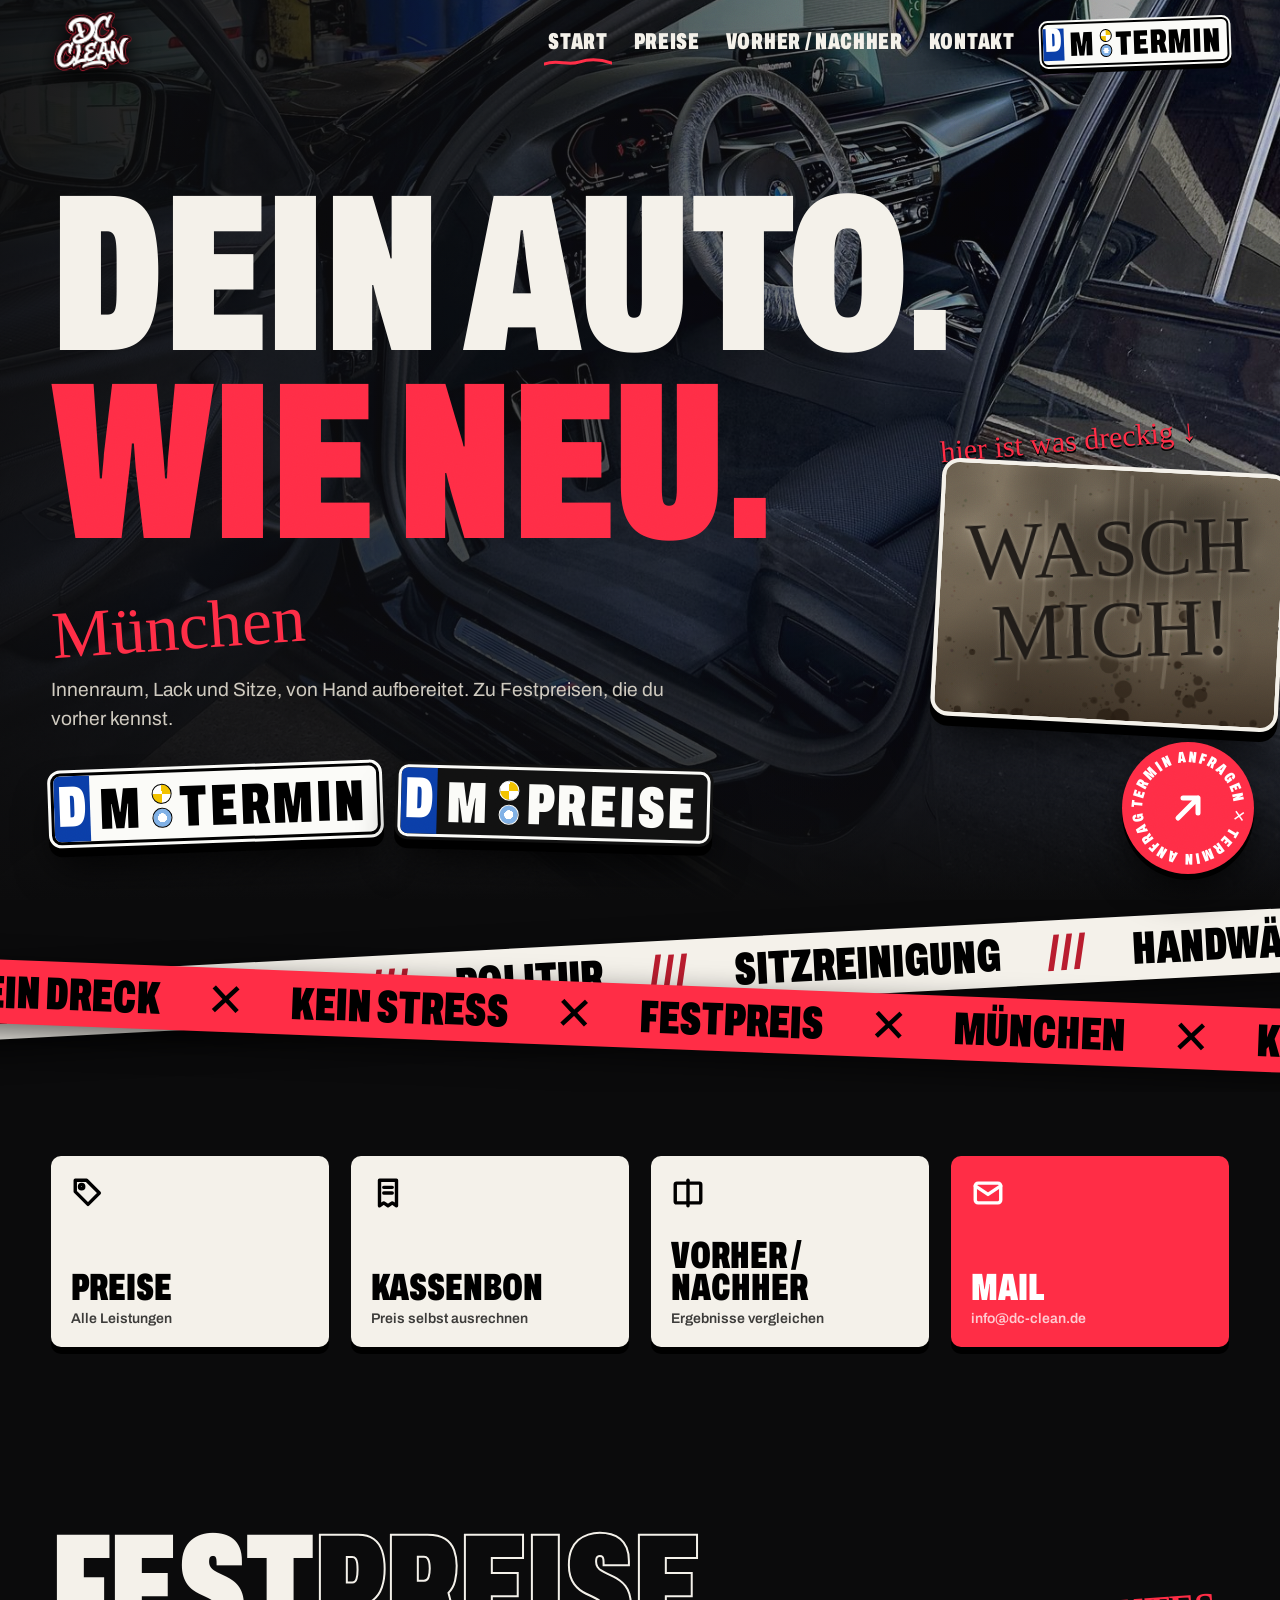
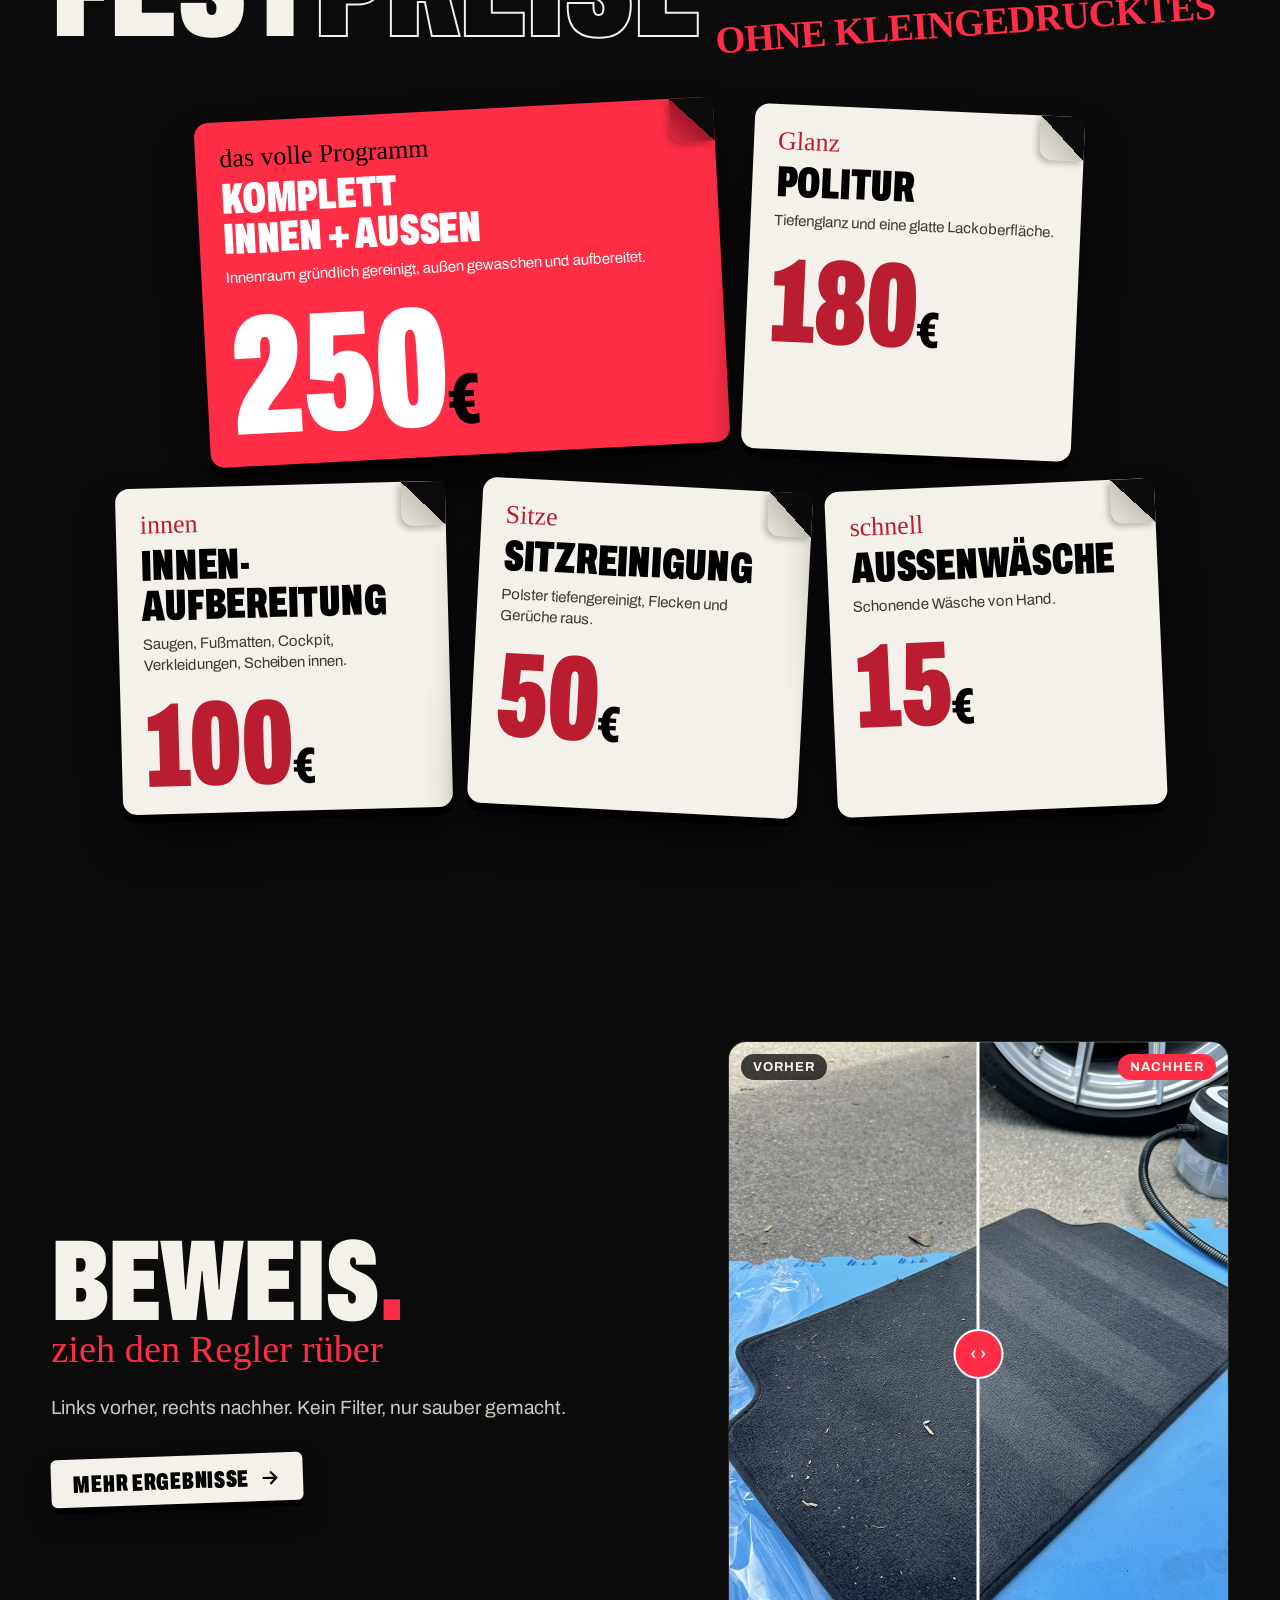
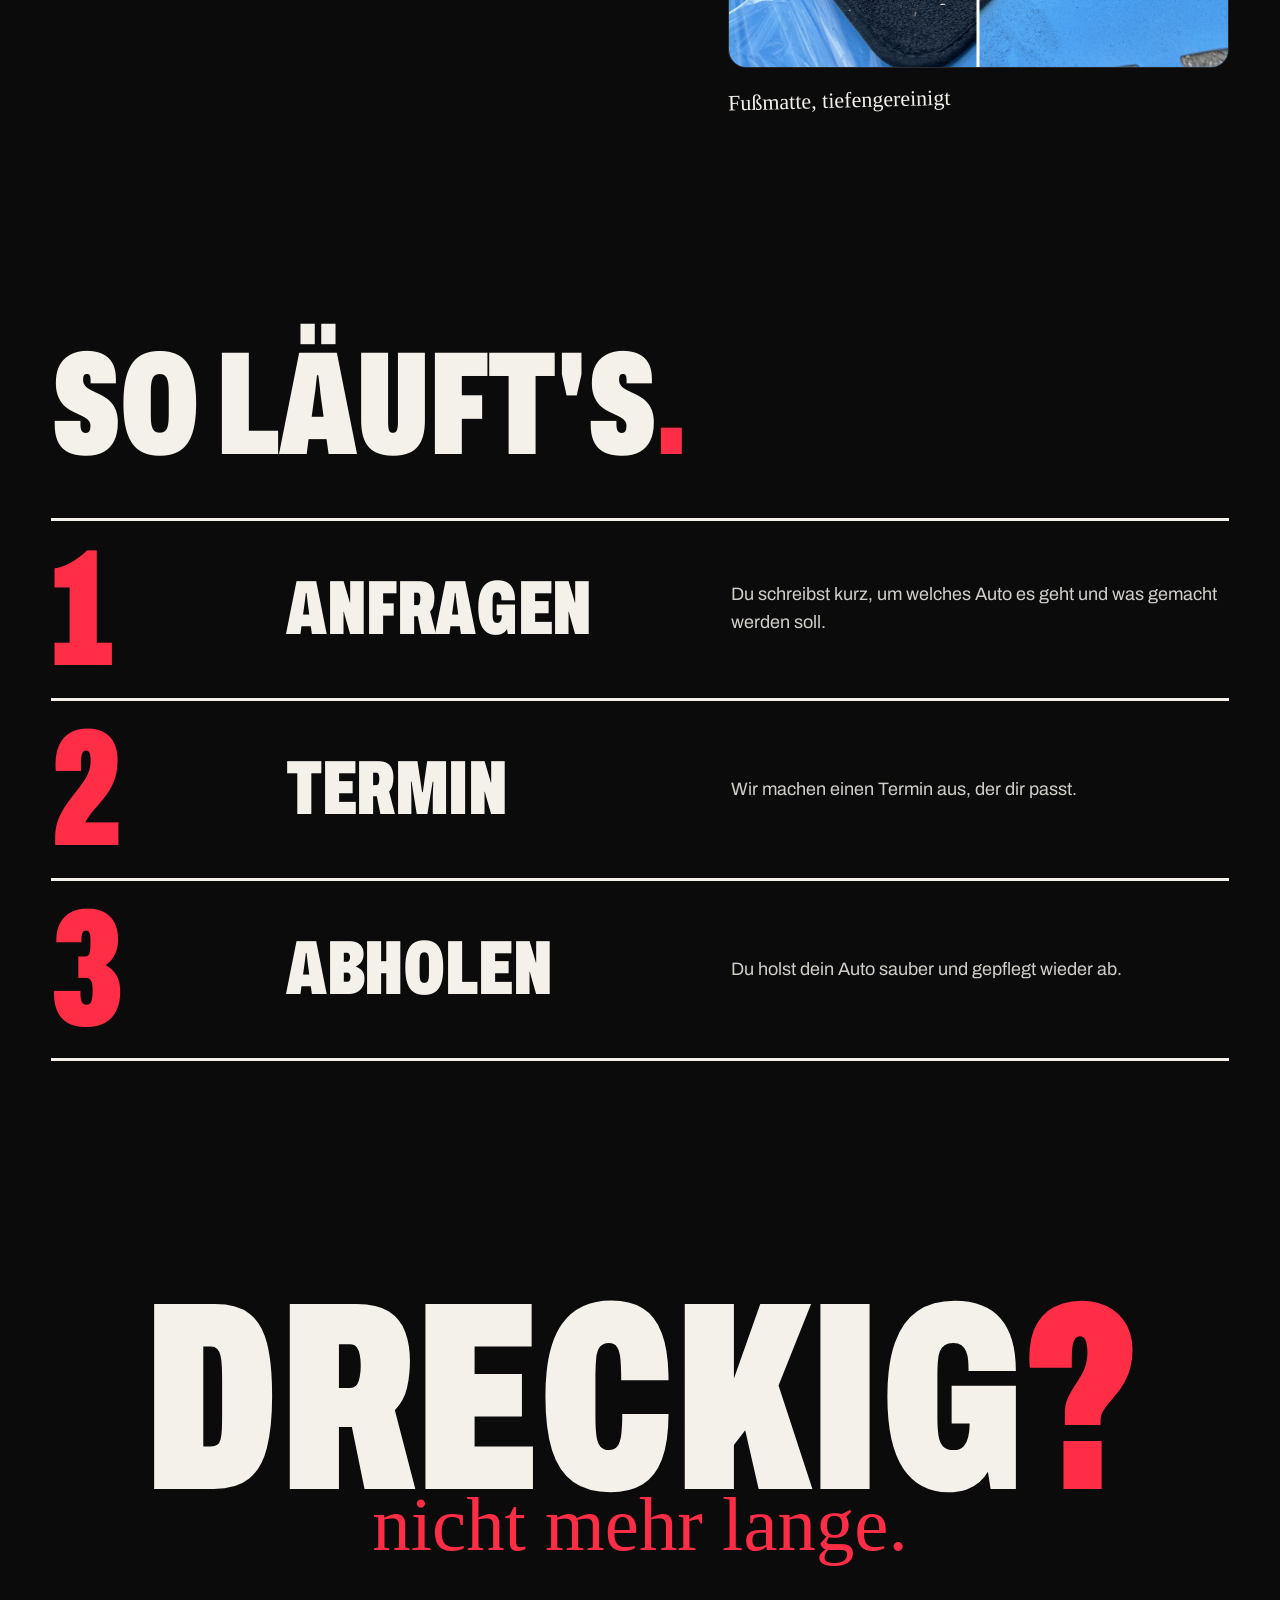
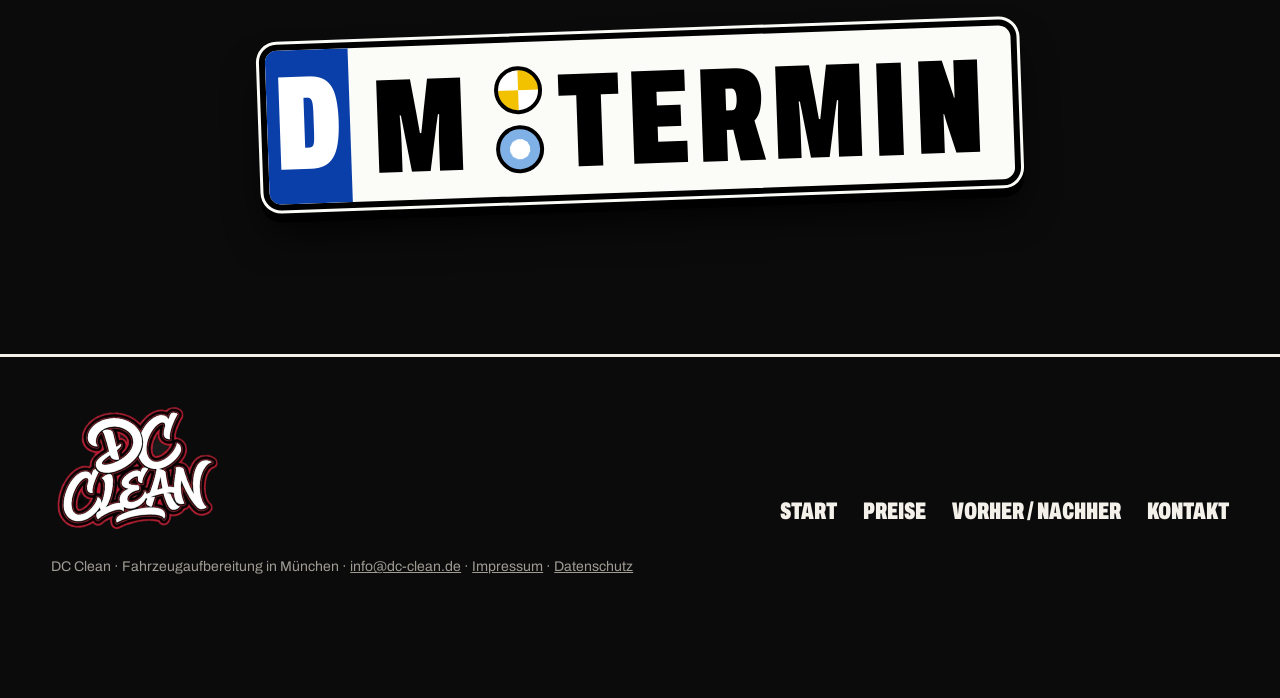
==== commit b328ac65: "Add files via upload" ====
--- a/index.html
+++ b/index.html
@@ -17,7 +17,7 @@
 <meta name="theme-color" content="#0b0b0c">
 <link rel="preload" href="fonts/archivo.woff" as="font" type="font/woff" crossorigin>
 <link rel="preload" href="fonts/marker.woff" as="font" type="font/woff" crossorigin>
-<link rel="stylesheet" href="style.css">
+<link rel="stylesheet" href="style.css?v=6">
 <script type="application/ld+json">
 {"@context":"https://schema.org","@type":"LocalBusiness","name":"DC Clean","description":"Fahrzeugaufbereitung in München","url":"https://dc-clean.de/","email":"info@dc-clean.de","image":"https://dc-clean.de/img/hero.jpg","priceRange":"15–250 €",
 "address":{"@type":"PostalAddress","addressLocality":"München","addressCountry":"DE"}}
@@ -31,13 +31,18 @@
 </header>
 <main>
 
-<div class="hero" data-dirt>
+<div class="hero">
   <div class="bgphoto"></div>
   <div class="wrap">
     <h1><span>Dein Auto.</span><span class="line2"><span class="red">Wie neu.</span><span class="mk">München</span></span></h1>
     <p class="lead">Innenraum, Lack und Sitze, von Hand aufbereitet. Zu Festpreisen, die du vorher kennst.</p>
     <div class="cta"><a class="plate " href="kontakt.html" aria-label="Termin anfragen"><i class="eu"><u></u>D</i><b>M</b><i class="seal"></i><b>TERMIN</b></a><a class="plate dark" href="leistungen.html" aria-label="Preise ansehen"><i class="eu"><u></u>D</i><b>M</b><i class="seal"></i><b>PREISE</b></a></div>
-    <div class="tags"><div class="tag">Wäsche ab<b>15 €</b></div><div class="tag">Komplett<b>250 €</b></div></div>
+    <div class="scratchbox">
+      <div class="note">hier ist was dreckig &darr;</div>
+      <div class="scratch" data-code="NEU15">
+        <div class="prize"><small>Neukunden-Rabatt</small><div class="top"><b>15 %</b><span>Dein Code <strong>NEU15</strong></span></div><div class="bot"><a class="stk hot" href="kontakt.html?code=NEU15">Einlösen <svg viewBox="0 0 24 24" fill="none" stroke="currentColor" stroke-width="2.4" stroke-linecap="round" stroke-linejoin="round" aria-hidden="true"><path d="M5 12h14M13 6l6 6-6 6"/></svg></a><em>Nur für deinen ersten Termin, einmal einlösbar.</em></div></div>
+      </div>
+    </div>
   </div>
 </div>
 
@@ -94,6 +99,6 @@
 </div><p>DC Clean · Fahrzeugaufbereitung in München · <a href="mailto:info@dc-clean.de">info@dc-clean.de</a> · <a href="impressum.html">Impressum</a> · <a href="datenschutz.html">Datenschutz</a></p></div></footer>
 <a class="spin" href="kontakt.html" aria-label="Termin anfragen"><svg class="ring" viewBox="0 0 120 120" aria-hidden="true"><defs><path id="c" d="M60 60m-46 0a46 46 0 1 1 92 0a46 46 0 1 1-92 0"/></defs><text><textPath href="#c">Termin anfragen ✕ Termin anfragen ✕ </textPath></text></svg><svg class="ar" viewBox="0 0 24 24" fill="none" stroke="currentColor" stroke-width="3" stroke-linecap="round" stroke-linejoin="round" aria-hidden="true"><path d="M6 18L18 6M9 6h9v9"/></svg></a>
 <nav class="dock" aria-label="Schnellzugriff"><a href="index.html" class="" aria-current="page"><svg viewBox="0 0 24 24" fill="none" stroke="currentColor" stroke-width="2.4" stroke-linecap="round" stroke-linejoin="round" aria-hidden="true"><path d="M3 11l9-8 9 8v9a1 1 0 0 1-1 1h-5v-6H9v6H4a1 1 0 0 1-1-1z"/></svg>Start</a><a href="leistungen.html" class=""><svg viewBox="0 0 24 24" fill="none" stroke="currentColor" stroke-width="2.4" stroke-linecap="round" stroke-linejoin="round" aria-hidden="true"><path d="M20 12l-8 8-9-9V3h8z"/><circle cx="7.5" cy="7.5" r="1.5"/></svg>Preise</a><a href="galerie.html" class=""><svg viewBox="0 0 24 24" fill="none" stroke="currentColor" stroke-width="2.4" stroke-linecap="round" stroke-linejoin="round" aria-hidden="true"><rect x="3" y="5" width="18" height="14" rx="1"/><path d="M12 3v18"/></svg>Vorher</a><a href="kontakt.html" class="go"><svg viewBox="0 0 24 24" fill="none" stroke="currentColor" stroke-width="2.4" stroke-linecap="round" stroke-linejoin="round" aria-hidden="true"><rect x="3" y="5" width="18" height="16" rx="2"/><path d="M3 10h18M8 3v4M16 3v4"/></svg>Termin</a></nav>
-<script src="main.js"></script>
+<script src="main.js?v=6"></script>
 </body>
 </html>
--- a/style.css
+++ b/style.css
@@ -273,3 +273,28 @@
 .hero h1 .line2 .mk{position:absolute;left:100%;bottom:.5em;margin-left:.1em;transform:rotate(-8deg);white-space:nowrap}
 .hero .tags{bottom:190px}
 @media (max-width:900px){.hero h1 .line2 .mk{position:static;display:block;margin:.35em 0 0;transform:rotate(-4deg)}.hero .tags{bottom:auto}}
+
+/* Dreckige Stelle mit Rabattcode */
+.scratchbox{position:absolute;right:0;bottom:120px;width:340px;display:flex;flex-direction:column;gap:14px;align-items:flex-start}
+.scratchbox .note{font-size:30px;transform:rotate(-5deg);text-shadow:0 2px 0 #000}
+.scratch{position:relative;width:100%;height:230px;border-radius:14px;overflow:hidden;background:var(--paper);color:#000;box-shadow:0 0 0 4px var(--paper),0 10px 0 4px #000,0 30px 50px -8px rgba(0,0,0,.9);transform:rotate(3deg);transition:transform .3s}
+.scratch canvas{position:absolute;inset:0;width:100%;height:100%;touch-action:none;transition:opacity .6s;cursor:url("data:image/svg+xml;utf8,<svg xmlns='http://www.w3.org/2000/svg' width='56' height='56'><g transform='rotate(-20 28 28)'><rect x='8' y='16' width='40' height='24' rx='7' fill='%23ffd23f' stroke='%23000' stroke-width='3'/><circle cx='18' cy='25' r='2.5'/><circle cx='30' cy='31' r='3'/><circle cx='39' cy='23' r='2'/></g></svg>") 28 28,grab}
+.prize{position:absolute;inset:0;display:grid;grid-template-columns:auto 1fr;grid-template-rows:auto 1fr auto;gap:0 14px;padding:16px 18px 12px;align-items:center}
+.prize small{grid-column:1/-1;font-size:12px;font-weight:800;letter-spacing:.14em;text-transform:uppercase;color:var(--red)}
+.prize b{font-stretch:62%;font-weight:900;font-size:112px;line-height:.82;color:var(--red);grid-row:2}
+.prize span{grid-row:2;font-size:13px;font-weight:700;text-transform:uppercase;letter-spacing:.1em;line-height:1.1;display:flex;flex-direction:column;gap:4px}
+.prize strong{font-stretch:62%;font-weight:900;font-size:46px;letter-spacing:.04em;line-height:.9;border:3px dashed #000;border-radius:8px;padding:6px 10px 2px;align-self:flex-start;user-select:all}
+.prize .stk{grid-column:1/-1;grid-row:3;justify-self:start;font-size:20px;padding:9px 16px 7px;transform:none;box-shadow:0 4px 0 #000}
+.prize em{position:absolute;right:16px;bottom:14px;width:44%;font-style:normal;font-size:11px;line-height:1.25;color:#3b3934;text-align:right}
+.scratch.pop{animation:pop .6s cubic-bezier(.2,1.6,.4,1)}
+@keyframes pop{0%{transform:rotate(3deg) scale(1)}40%{transform:rotate(-3deg) scale(1.1)}100%{transform:rotate(3deg) scale(1)}}
+@media (max-width:1100px){.scratchbox{position:static;margin-top:44px;width:min(100%,340px)}.hero{padding-bottom:60px}}
+@media (prefers-reduced-motion:reduce){.scratch.pop{animation:none}}
+.hero h1 .line2 .mk{position:static;display:block;margin:.3em 0 0;transform:rotate(-4deg)}
+.scratch{height:250px}
+.prize{display:flex;flex-direction:column;gap:6px;align-items:stretch;justify-content:space-between;padding:16px 18px 16px}
+.prize .top{display:flex;align-items:center;gap:16px}
+.prize b{white-space:nowrap;font-size:104px}
+.prize .bot{display:flex;align-items:center;gap:12px}
+.prize em{position:static;width:auto;text-align:left;flex:1}
+.prize .stk{flex:none}
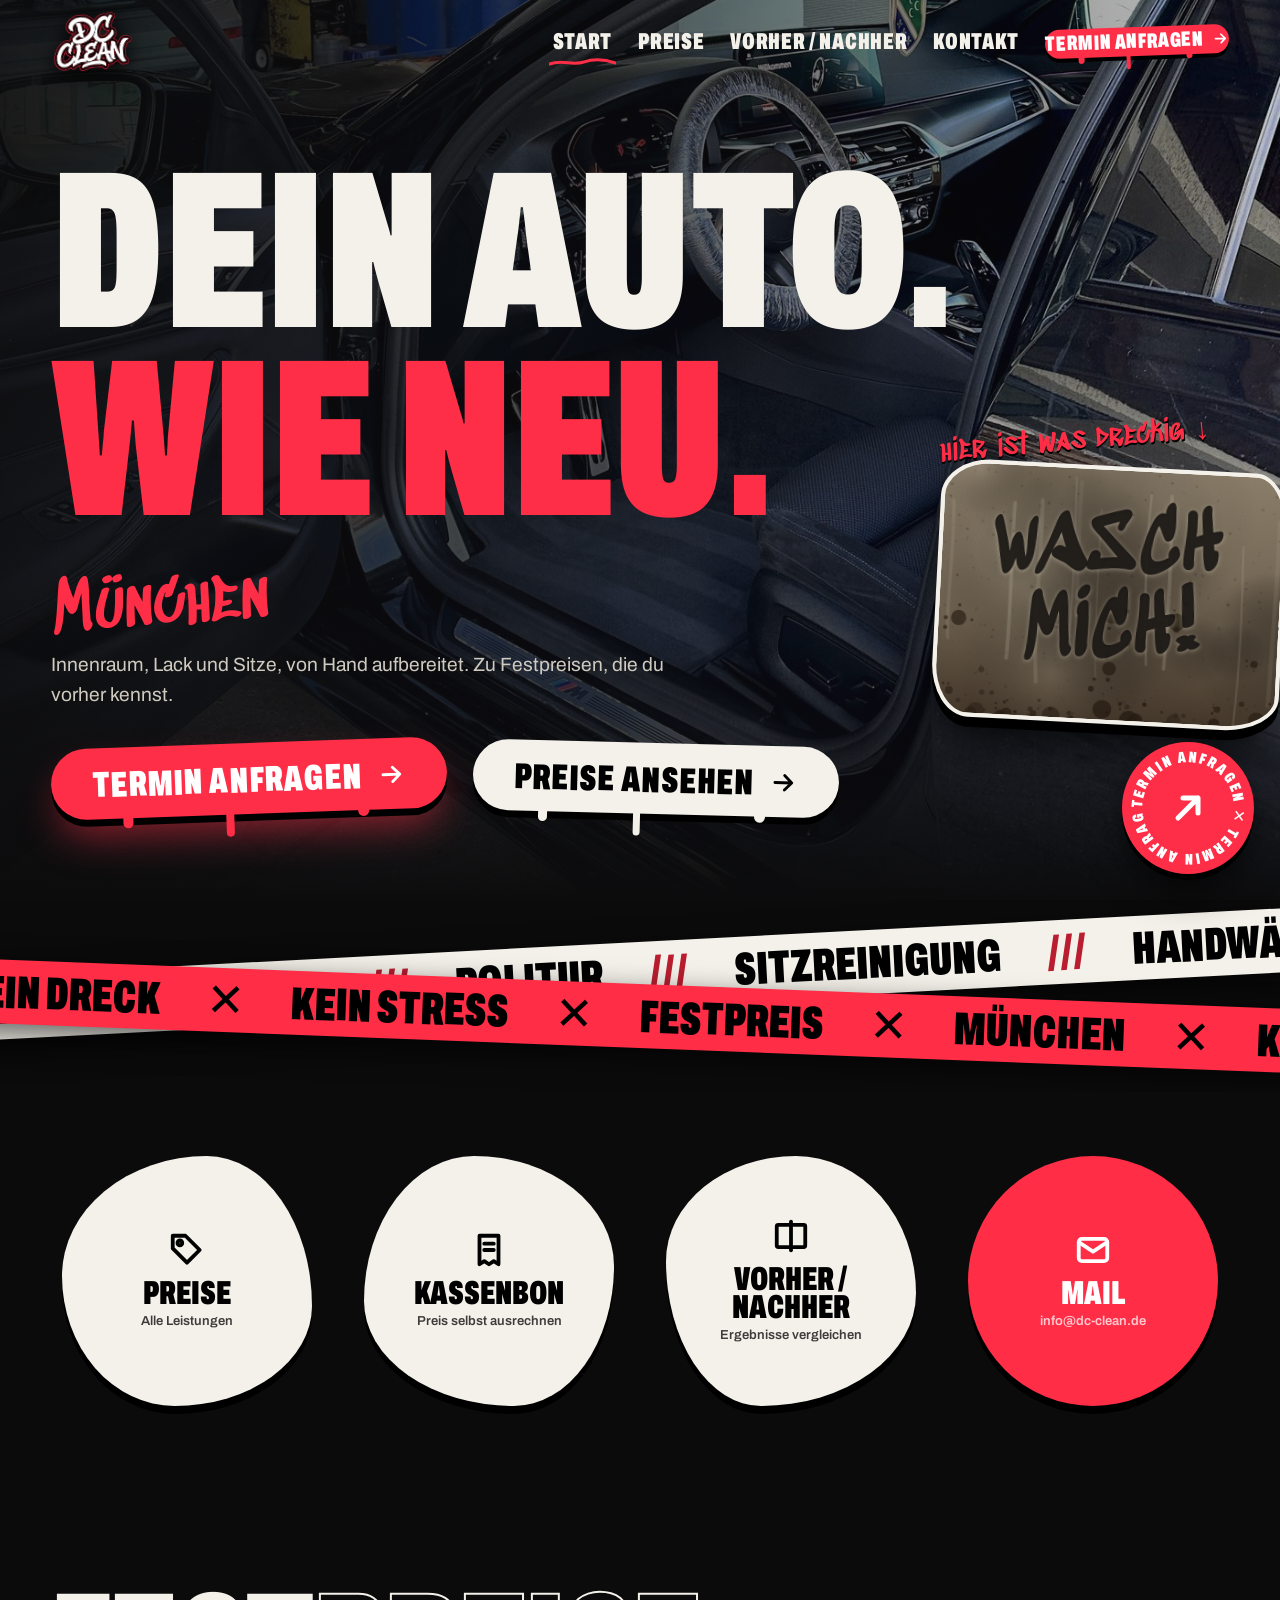
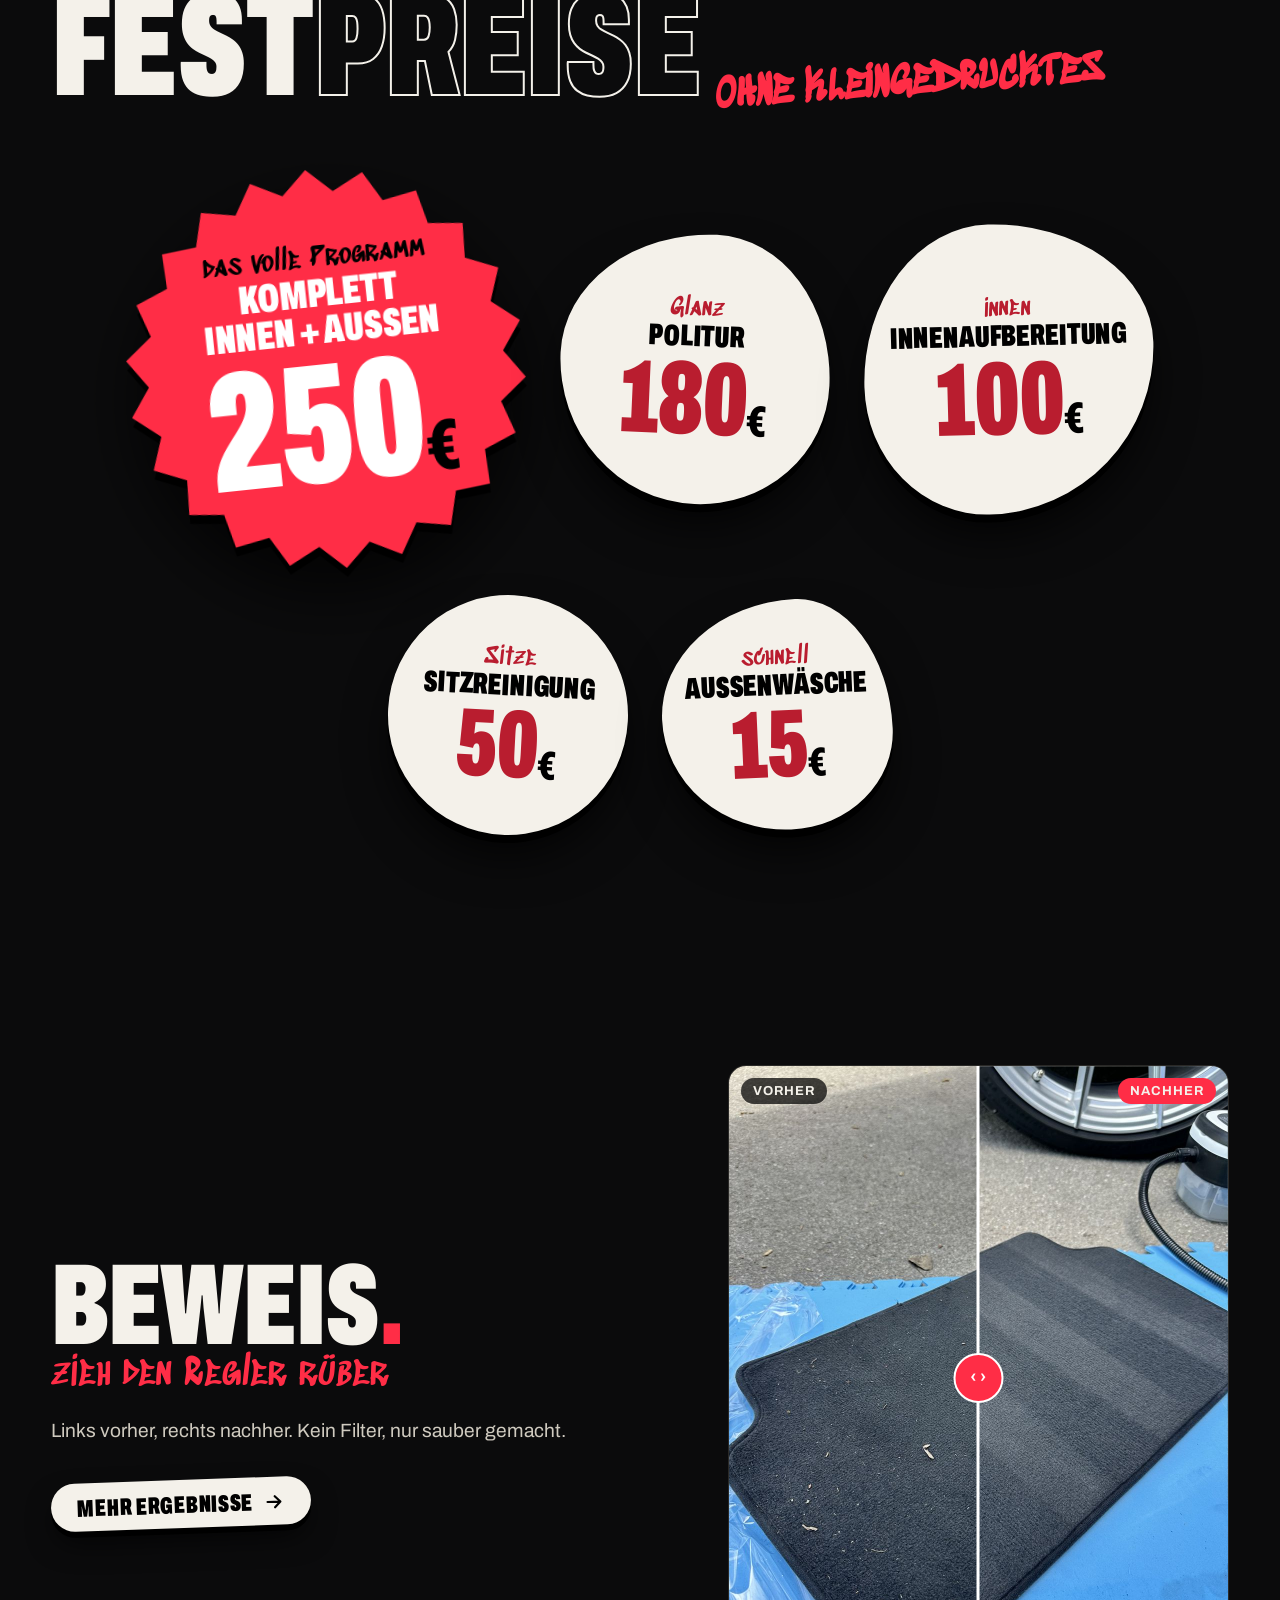
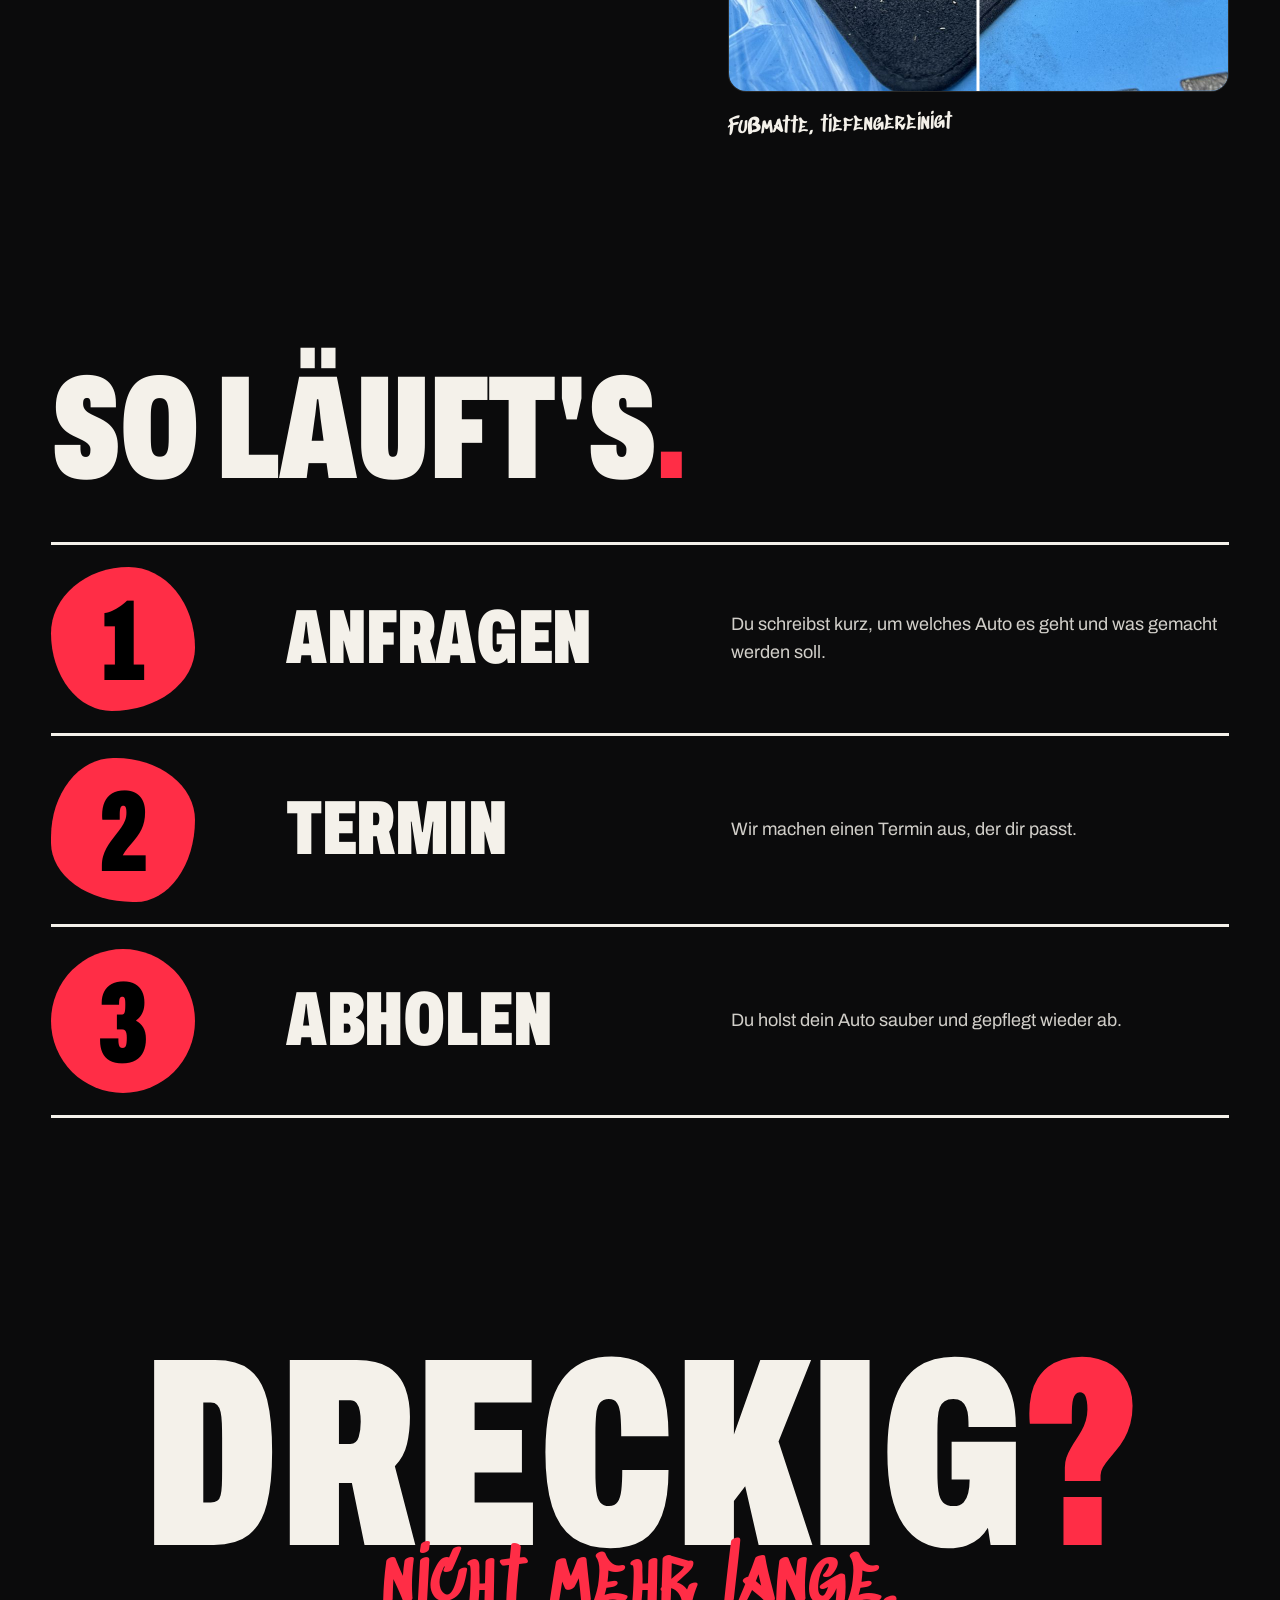
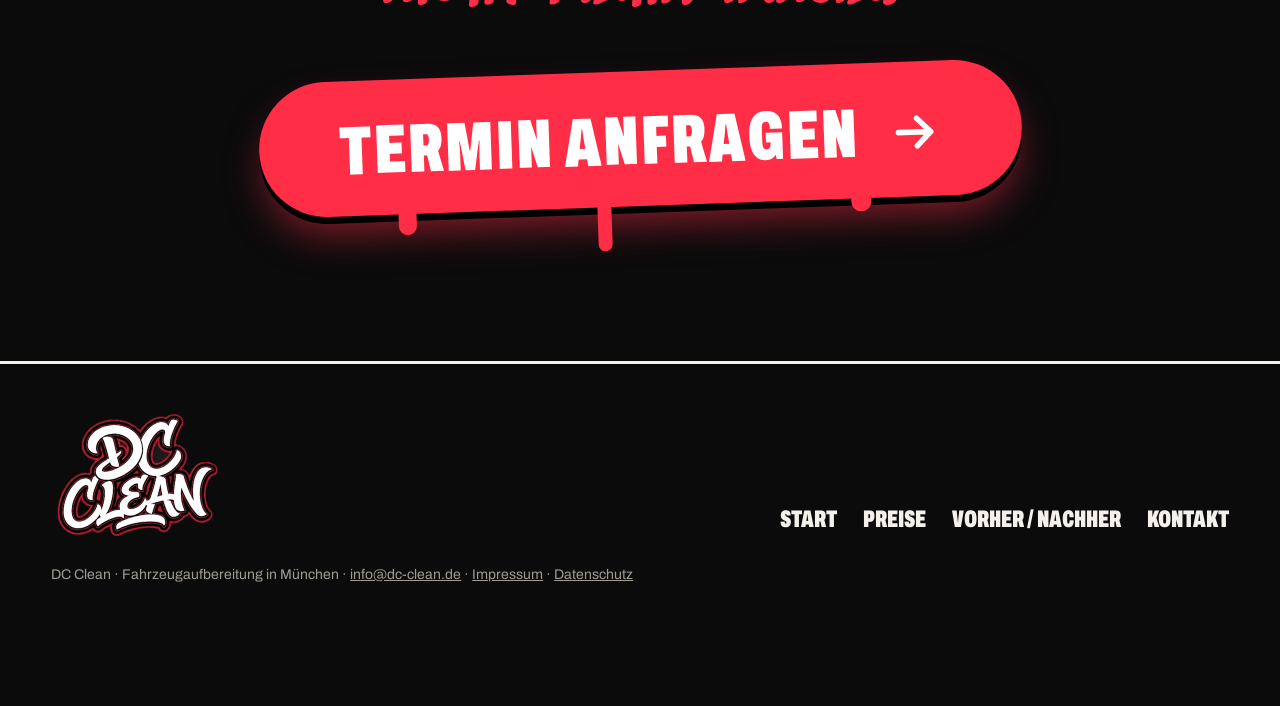
==== commit 1febe37e: "Add files via upload" ====
--- a/index.html
+++ b/index.html
@@ -17,7 +17,7 @@
 <meta name="theme-color" content="#0b0b0c">
 <link rel="preload" href="fonts/archivo.woff" as="font" type="font/woff" crossorigin>
 <link rel="preload" href="fonts/marker.woff" as="font" type="font/woff" crossorigin>
-<link rel="stylesheet" href="style.css?v=6">
+<link rel="stylesheet" href="style.css?v=7">
 <script type="application/ld+json">
 {"@context":"https://schema.org","@type":"LocalBusiness","name":"DC Clean","description":"Fahrzeugaufbereitung in München","url":"https://dc-clean.de/","email":"info@dc-clean.de","image":"https://dc-clean.de/img/hero.jpg","priceRange":"15–250 €",
 "address":{"@type":"PostalAddress","addressLocality":"München","addressCountry":"DE"}}
@@ -27,7 +27,7 @@
 <header class="nav">
   <a class="brand" href="index.html" aria-label="DC Clean Startseite"><img src="img/logo.png" alt="DC Clean" width="613" height="446"></a>
   <button class="burger" aria-label="Menü" aria-expanded="false"><i></i><i></i></button>
-  <nav><a href="index.html" aria-current="page">Start</a><a href="leistungen.html">Preise</a><a href="galerie.html">Vorher / Nachher</a><a href="kontakt.html">Kontakt</a><a class="plate sm" href="kontakt.html" aria-label="Termin anfragen"><i class="eu"><u></u>D</i><b>M</b><i class="seal"></i><b>TERMIN</b></a></nav>
+  <nav><a href="index.html" aria-current="page">Start</a><a href="leistungen.html">Preise</a><a href="galerie.html">Vorher / Nachher</a><a href="kontakt.html">Kontakt</a><a class="drip sm" href="kontakt.html"><span>Termin anfragen</span><svg viewBox="0 0 24 24" fill="none" stroke="currentColor" stroke-width="2.4" stroke-linecap="round" stroke-linejoin="round" aria-hidden="true"><path d="M5 12h14M13 6l6 6-6 6"/></svg><i></i></a></nav>
 </header>
 <main>
 
@@ -36,7 +36,7 @@
   <div class="wrap">
     <h1><span>Dein Auto.</span><span class="line2"><span class="red">Wie neu.</span><span class="mk">München</span></span></h1>
     <p class="lead">Innenraum, Lack und Sitze, von Hand aufbereitet. Zu Festpreisen, die du vorher kennst.</p>
-    <div class="cta"><a class="plate " href="kontakt.html" aria-label="Termin anfragen"><i class="eu"><u></u>D</i><b>M</b><i class="seal"></i><b>TERMIN</b></a><a class="plate dark" href="leistungen.html" aria-label="Preise ansehen"><i class="eu"><u></u>D</i><b>M</b><i class="seal"></i><b>PREISE</b></a></div>
+    <div class="cta"><a class="drip " href="kontakt.html"><span>Termin anfragen</span><svg viewBox="0 0 24 24" fill="none" stroke="currentColor" stroke-width="2.4" stroke-linecap="round" stroke-linejoin="round" aria-hidden="true"><path d="M5 12h14M13 6l6 6-6 6"/></svg><i></i></a><a class="drip white" href="leistungen.html"><span>Preise ansehen</span><svg viewBox="0 0 24 24" fill="none" stroke="currentColor" stroke-width="2.4" stroke-linecap="round" stroke-linejoin="round" aria-hidden="true"><path d="M5 12h14M13 6l6 6-6 6"/></svg><i></i></a></div>
     <div class="scratchbox">
       <div class="note">hier ist was dreckig &darr;</div>
       <div class="scratch" data-code="NEU15">
@@ -61,11 +61,11 @@
 <section><div class="wrap">
   <h2 class="rv">Fest<span class="out">preise</span> <span class="note">ohne Kleingedrucktes</span></h2>
   <div class="wall">
-    <a class="pst big rv" style="--r:-3deg" href="leistungen.html"><span class="mk">das volle Programm</span><h3>Komplett<br>innen + außen</h3><p>Innenraum gründlich gereinigt, außen gewaschen und aufbereitet.</p><div class="price">250<small>€</small></div></a>
-    <a class="pst rv" style="--r:2.5deg;--d:.06s" href="leistungen.html"><span class="mk">Glanz</span><h3>Politur</h3><p>Tiefenglanz und eine glatte Lackoberfläche.</p><div class="price">180<small>€</small></div></a>
-    <a class="pst rv" style="--r:-1.5deg" href="leistungen.html"><span class="mk">innen</span><h3>Innen&shy;aufbereitung</h3><p>Saugen, Fußmatten, Cockpit, Verkleidungen, Scheiben innen.</p><div class="price">100<small>€</small></div></a>
-    <a class="pst rv" style="--r:3deg;--d:.06s" href="leistungen.html"><span class="mk">Sitze</span><h3>Sitzreinigung</h3><p>Polster tiefengereinigt, Flecken und Gerüche raus.</p><div class="price">50<small>€</small></div></a>
-    <a class="pst rv" style="--r:-2.5deg;--d:.12s" href="leistungen.html"><span class="mk">schnell</span><h3>Außenwäsche</h3><p>Schonende Wäsche von Hand.</p><div class="price">15<small>€</small></div></a>
+    <a class="pst burst rv" style="--r:-6deg" href="leistungen.html"><span class="mk">das volle Programm</span><h3>Komplett<br>innen + außen</h3><div class="price">250<small>€</small></div></a>
+    <a class="pst rv" style="--r:2.5deg;--d:.06s" href="leistungen.html"><span class="mk">Glanz</span><h3>Politur</h3><div class="price">180<small>€</small></div></a>
+    <a class="pst rv" style="--r:-1.5deg" href="leistungen.html"><span class="mk">innen</span><h3>Innen&shy;aufbereitung</h3><div class="price">100<small>€</small></div></a>
+    <a class="pst rv" style="--r:3deg;--d:.06s" href="leistungen.html"><span class="mk">Sitze</span><h3>Sitzreinigung</h3><div class="price">50<small>€</small></div></a>
+    <a class="pst rv" style="--r:-2.5deg;--d:.12s" href="leistungen.html"><span class="mk">schnell</span><h3>Außenwäsche</h3><div class="price">15<small>€</small></div></a>
   </div>
 </div></section>
 
@@ -88,9 +88,10 @@
   </div>
 </div></section>
 <section class="final"><div class="wrap">
+  <div class="foam" aria-hidden="true"></div>
   <h2 class="rv">Dreckig<span class="red">?</span></h2>
   <div class="note rv">nicht mehr lange.</div>
-  <div class="rv" style="margin-top:50px"><a class="plate xl" href="kontakt.html" aria-label="Termin anfragen"><i class="eu"><u></u>D</i><b>M</b><i class="seal"></i><b>TERMIN</b></a></div>
+  <div class="rv" style="margin-top:50px"><a class="drip xl" href="kontakt.html"><span>Termin anfragen</span><svg viewBox="0 0 24 24" fill="none" stroke="currentColor" stroke-width="2.4" stroke-linecap="round" stroke-linejoin="round" aria-hidden="true"><path d="M5 12h14M13 6l6 6-6 6"/></svg><i></i></a></div>
 </div></section>
 </main>
 <footer><div class="wrap"><div class="cols">
@@ -99,6 +100,6 @@
 </div><p>DC Clean · Fahrzeugaufbereitung in München · <a href="mailto:info@dc-clean.de">info@dc-clean.de</a> · <a href="impressum.html">Impressum</a> · <a href="datenschutz.html">Datenschutz</a></p></div></footer>
 <a class="spin" href="kontakt.html" aria-label="Termin anfragen"><svg class="ring" viewBox="0 0 120 120" aria-hidden="true"><defs><path id="c" d="M60 60m-46 0a46 46 0 1 1 92 0a46 46 0 1 1-92 0"/></defs><text><textPath href="#c">Termin anfragen ✕ Termin anfragen ✕ </textPath></text></svg><svg class="ar" viewBox="0 0 24 24" fill="none" stroke="currentColor" stroke-width="3" stroke-linecap="round" stroke-linejoin="round" aria-hidden="true"><path d="M6 18L18 6M9 6h9v9"/></svg></a>
 <nav class="dock" aria-label="Schnellzugriff"><a href="index.html" class="" aria-current="page"><svg viewBox="0 0 24 24" fill="none" stroke="currentColor" stroke-width="2.4" stroke-linecap="round" stroke-linejoin="round" aria-hidden="true"><path d="M3 11l9-8 9 8v9a1 1 0 0 1-1 1h-5v-6H9v6H4a1 1 0 0 1-1-1z"/></svg>Start</a><a href="leistungen.html" class=""><svg viewBox="0 0 24 24" fill="none" stroke="currentColor" stroke-width="2.4" stroke-linecap="round" stroke-linejoin="round" aria-hidden="true"><path d="M20 12l-8 8-9-9V3h8z"/><circle cx="7.5" cy="7.5" r="1.5"/></svg>Preise</a><a href="galerie.html" class=""><svg viewBox="0 0 24 24" fill="none" stroke="currentColor" stroke-width="2.4" stroke-linecap="round" stroke-linejoin="round" aria-hidden="true"><rect x="3" y="5" width="18" height="14" rx="1"/><path d="M12 3v18"/></svg>Vorher</a><a href="kontakt.html" class="go"><svg viewBox="0 0 24 24" fill="none" stroke="currentColor" stroke-width="2.4" stroke-linecap="round" stroke-linejoin="round" aria-hidden="true"><rect x="3" y="5" width="18" height="16" rx="2"/><path d="M3 10h18M8 3v4M16 3v4"/></svg>Termin</a></nav>
-<script src="main.js?v=6"></script>
+<script src="main.js?v=7"></script>
 </body>
 </html>
--- a/style.css
+++ b/style.css
@@ -28,7 +28,7 @@
 .scrolled .nav .brand img{height:46px}
 .nav nav{margin-left:auto;display:flex;gap:26px;align-items:center}
 .nav nav a{text-decoration:none;font-stretch:62%;font-weight:900;text-transform:uppercase;font-size:23px;letter-spacing:.03em;position:relative;padding:4px 0}
-.nav nav a:not(.plate)::after{content:"";position:absolute;left:-4px;right:-4px;bottom:-3px;height:9px;background:url("data:image/svg+xml;utf8,<svg xmlns='http://www.w3.org/2000/svg' viewBox='0 0 100 9' preserveAspectRatio='none'><path d='M1 6 C20 1 34 8 52 4 S86 2 99 5' fill='none' stroke='%23ff2d46' stroke-width='3' stroke-linecap='round'/></svg>") no-repeat center/100% 100%;transform:scaleX(0);transform-origin:left;transition:transform .25s}
+.nav nav a:not(.drip)::after{content:"";position:absolute;left:-4px;right:-4px;bottom:-3px;height:9px;background:url("data:image/svg+xml;utf8,<svg xmlns='http://www.w3.org/2000/svg' viewBox='0 0 100 9' preserveAspectRatio='none'><path d='M1 6 C20 1 34 8 52 4 S86 2 99 5' fill='none' stroke='%23ff2d46' stroke-width='3' stroke-linecap='round'/></svg>") no-repeat center/100% 100%;transform:scaleX(0);transform-origin:left;transition:transform .25s}
 .nav nav a:hover::after,.nav nav a[aria-current="page"]::after{transform:scaleX(1)}
 .burger{display:none;margin-left:auto;background:var(--paper);border:0;width:50px;height:50px;border-radius:50%;cursor:pointer;position:relative;z-index:2;transform:rotate(4deg);box-shadow:0 6px 0 #000}
 .burger i{position:absolute;left:14px;right:14px;height:3px;background:#000;transition:transform .25s,top .25s}
@@ -298,3 +298,78 @@
 .prize .bot{display:flex;align-items:center;gap:12px}
 .prize em{position:static;width:auto;text-align:left;flex:1}
 .prize .stk{flex:none}
+
+/* ===== Runde Formen: Tropfen, Kleckse, Schaum ===== */
+/* Tropf-Knopf wie frisch gesprüht */
+.drip{position:relative;display:inline-flex;align-items:center;gap:.4em;background:var(--hot);color:#fff;text-decoration:none;border-radius:999px;padding:.52em 1.15em .44em;font-stretch:62%;font-weight:900;text-transform:uppercase;letter-spacing:.03em;font-size:36px;line-height:1;box-shadow:0 7px 0 #000,0 22px 40px -8px rgba(255,45,70,.55);transform:rotate(-2deg);transition:transform .2s;white-space:nowrap;--dc:var(--hot)}
+.drip svg{width:.8em;height:.8em;flex:none;transition:transform .2s}
+.drip:hover{transform:rotate(1deg) scale(1.05)}
+.drip:hover svg{transform:translateX(.2em)}
+.drip::before,.drip::after,.drip i{content:"";position:absolute;top:calc(100% - .32em);background:var(--dc);border-radius:0 0 999px 999px;transition:height .45s cubic-bezier(.3,1.4,.5,1);z-index:-1}
+.drip::before{left:18%;width:.26em;height:.62em}
+.drip::after{left:44%;width:.2em;height:.95em;transition-delay:.05s}
+.drip i{right:20%;width:.3em;height:.5em;transition-delay:.1s}
+.drip:hover::before{height:1.1em}.drip:hover::after{height:1.7em}.drip:hover i{height:.95em}
+.drip{isolation:isolate}
+.drip.white{background:var(--paper);color:#000;--dc:var(--paper);box-shadow:0 7px 0 #000;transform:rotate(1.5deg)}
+.drip.sm{font-size:21px;box-shadow:0 4px 0 #000}
+.drip.xl{font-size:clamp(34px,5.4vw,76px)}
+@media (max-width:900px){.drip{font-size:30px}.nav nav .drip.sm{font-size:34px;margin-top:26px}}
+.hero .cta{gap:22px 26px;padding-bottom:26px}
+
+/* Knöpfe und Felder rund */
+.stk{border-radius:999px;padding-inline:26px}
+.opt span{border-radius:999px;padding-inline:26px}
+.opt input:checked+span{transform:rotate(-1deg) scale(1.02)}
+.burger{border-radius:50%}
+.tag{border-radius:999px}
+
+/* Schnellzugriffe als Kleckse */
+.quick{gap:30px;justify-items:center}
+.quick a{aspect-ratio:1;width:min(100%,250px);min-height:0;align-items:center;justify-content:center;text-align:center;gap:10px;padding:18px;border-radius:58% 42% 55% 45%/48% 60% 40% 52%;box-shadow:0 8px 0 #000}
+.quick a:nth-child(2){border-radius:44% 56% 40% 60%/58% 44% 56% 42%}
+.quick a:nth-child(3){border-radius:52% 48% 62% 38%/42% 55% 45% 58%}
+.quick a:nth-child(4){border-radius:50%}
+.quick b{font-size:clamp(24px,2.6vw,36px)}
+.quick small{display:block;font-size:13px;margin-top:4px}
+.quick svg{width:38px;height:38px}
+@media (max-width:900px){.quick{gap:18px}.quick small{display:none}}
+
+/* Preis-Sticker: Kreise, Kleckse, Siegel */
+.wall{gap:26px 34px;align-items:center}
+.pst{width:270px;aspect-ratio:1;border-radius:50%;padding:20px;align-items:center;justify-content:center;text-align:center;gap:2px}
+.pst::after{display:none}
+.pst h3{font-size:30px}
+.pst .price{font-size:104px;margin-top:6px}
+.pst .mk{font-size:24px}
+.pst:nth-child(2){border-radius:56% 44% 48% 52%/46% 54% 46% 54%}
+.pst:nth-child(3){border-radius:44% 56% 58% 42%/55% 42% 58% 45%;width:290px}
+.pst:nth-child(4){width:240px}.pst:nth-child(4) .price{font-size:96px}
+.pst:nth-child(5){border-radius:60% 40% 46% 54%/50% 58% 42% 50%;width:230px}.pst:nth-child(5) .price{font-size:96px}
+.pst.burst{width:min(100%,400px);background:none;box-shadow:none;color:#fff;filter:drop-shadow(0 9px 0 #000) drop-shadow(0 26px 30px rgba(0,0,0,.7));isolation:isolate}
+.pst.burst::before{content:"";position:absolute;inset:0;z-index:-1;background:var(--hot);clip-path:polygon(50.00% 0.00%,56.33% 5.95%,64.09% 2.03%,68.49% 9.52%,77.03% 7.94%,79.14% 16.37%,87.79% 17.26%,87.44% 25.94%,95.48% 29.23%,92.70% 37.46%,99.49% 42.88%,94.50% 50.00%,99.49% 57.12%,92.70% 62.54%,95.48% 70.77%,87.44% 74.06%,87.79% 82.74%,79.14% 83.63%,77.03% 92.06%,68.49% 90.48%,64.09% 97.97%,56.33% 94.05%,50.00% 100.00%,43.67% 94.05%,35.91% 97.97%,31.51% 90.48%,22.97% 92.06%,20.86% 83.63%,12.21% 82.74%,12.56% 74.06%,4.52% 70.77%,7.30% 62.54%,0.51% 57.12%,5.50% 50.00%,0.51% 42.88%,7.30% 37.46%,4.52% 29.23%,12.56% 25.94%,12.21% 17.26%,20.86% 16.37%,22.97% 7.94%,31.51% 9.52%,35.91% 2.03%,43.67% 5.95%);animation:rot 60s linear infinite}
+.pst.burst h3{font-size:40px}
+.pst.burst .price{font-size:170px;color:#fff}.pst.burst .price small{color:#000}
+.pst.burst .mk{color:#000;font-size:28px}
+@media (max-width:600px){.pst.burst{width:330px}.pst.burst .price{font-size:136px}.pst.burst h3{font-size:32px}}
+
+/* Rabattkarte und Kontaktkarten weicher */
+.scratch{border-radius:46px 30px 52px 34px/34px 48px 30px 50px}
+.cards>*{border-radius:38px 26px 42px 28px/28px 40px 26px 38px;padding:22px 26px 20px}
+
+/* Ablauf: Zahlen im Farbklecks */
+.steps i{width:1.25em;height:1.25em;display:grid;place-items:center;background:var(--hot);color:#000;border-radius:54% 46% 58% 42%/46% 56% 44% 54%;font-size:clamp(64px,9vw,130px);padding-top:.06em}
+.steps div:nth-child(2) i{border-radius:44% 56% 42% 58%/56% 44% 58% 42%}
+.steps div:nth-child(3) i{border-radius:50%}
+
+/* Schnellleiste rund */
+@media (max-width:900px){.dock{border-radius:999px;padding:6px 8px}.dock a{border-radius:999px}}
+
+/* Schaumblasen */
+.final{isolation:isolate}
+.final .wrap{position:relative}
+.foam{position:absolute;inset:-60px calc(-1*var(--pad));z-index:-1;overflow:hidden;pointer-events:none}
+.bub{position:absolute;bottom:-140px;border-radius:50%;pointer-events:auto;border:1.5px solid #ffffff4d;background:radial-gradient(circle at 30% 28%,#ffffffcc 0 5%,#ffffff33 6% 16%,transparent 46%),radial-gradient(circle at 70% 75%,rgba(255,45,70,.28),transparent 55%);box-shadow:inset 0 0 22px #ffffff1f;animation:rise linear infinite;will-change:transform}
+.bub.pop{animation-play-state:paused;transition:opacity .18s,scale .18s;opacity:0;scale:1.5}
+@keyframes rise{0%{transform:translate(0,0)}25%{transform:translate(18px,-300px)}50%{transform:translate(-14px,-600px)}75%{transform:translate(16px,-900px)}100%{transform:translate(0,-1250px)}}
+@media (prefers-reduced-motion:reduce){.foam{display:none}.pst.burst::before{animation:none}.drip::before,.drip::after,.drip i{transition:none}}
